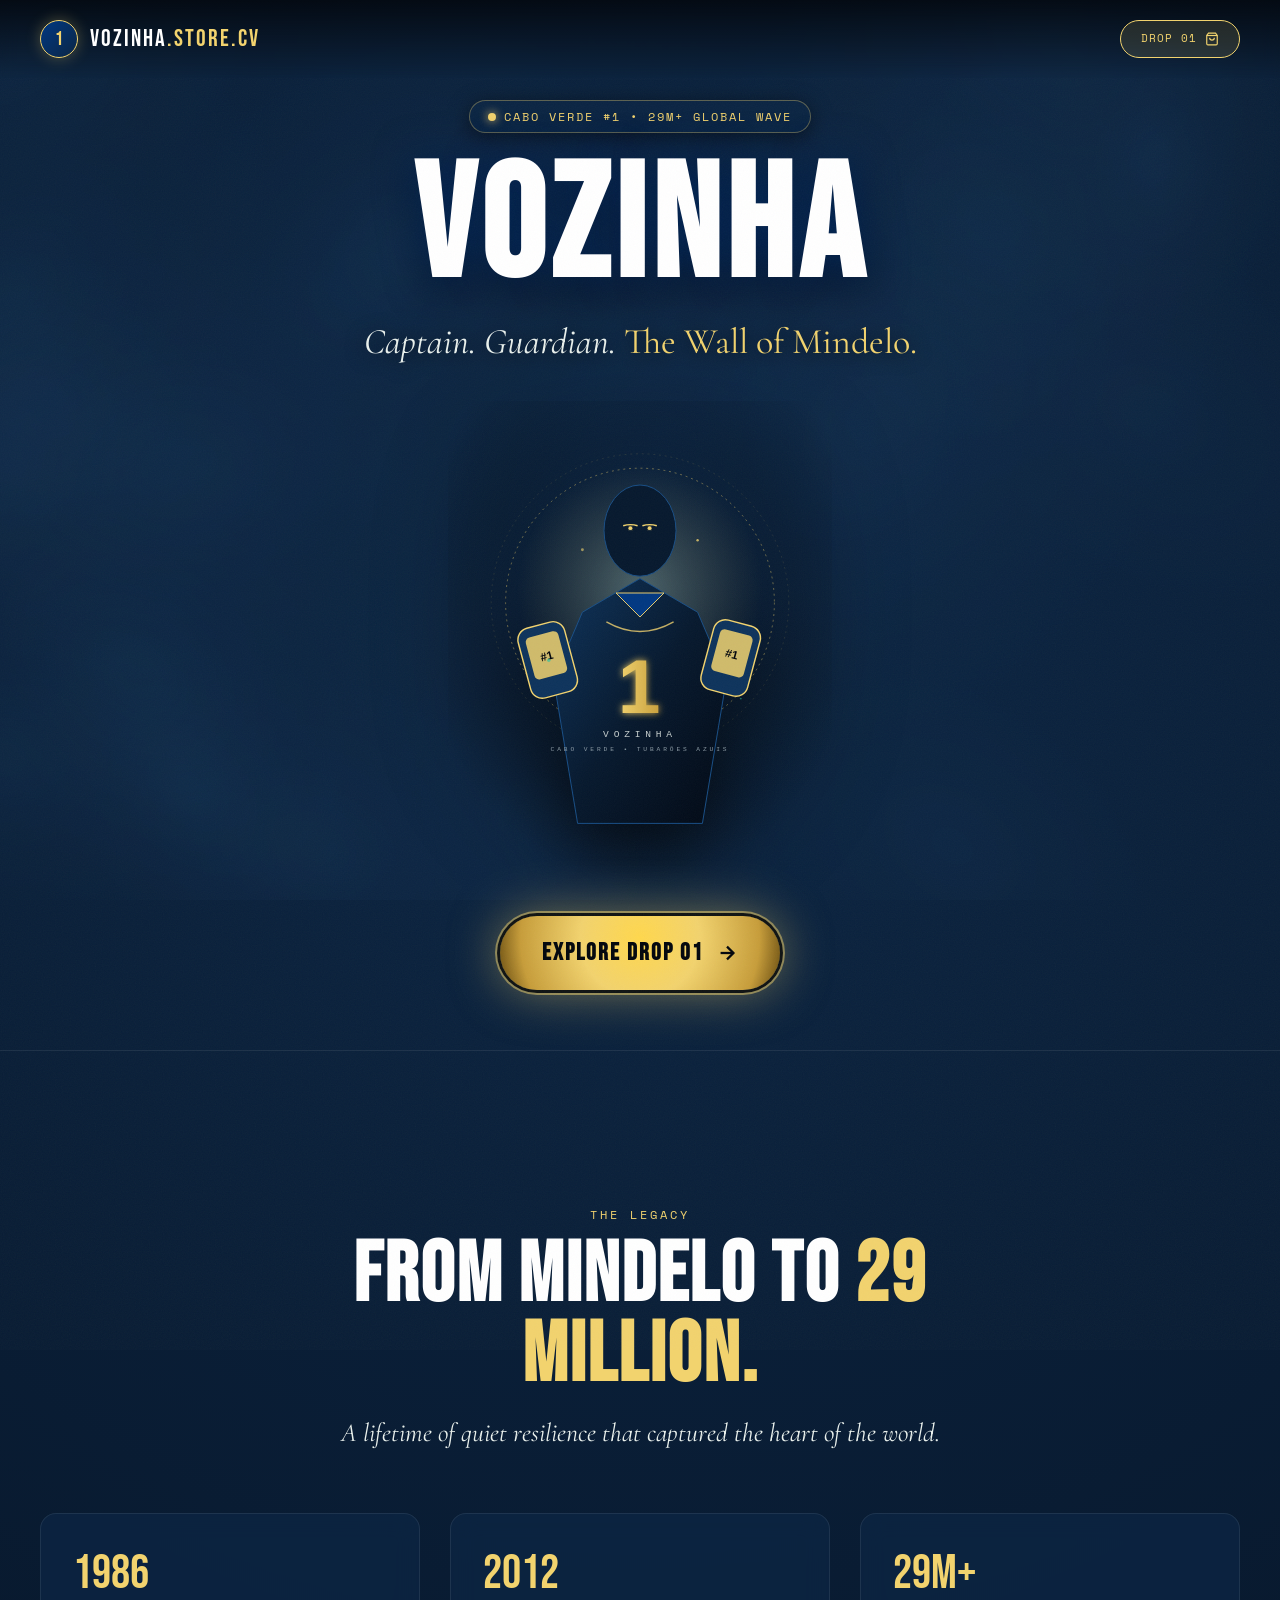
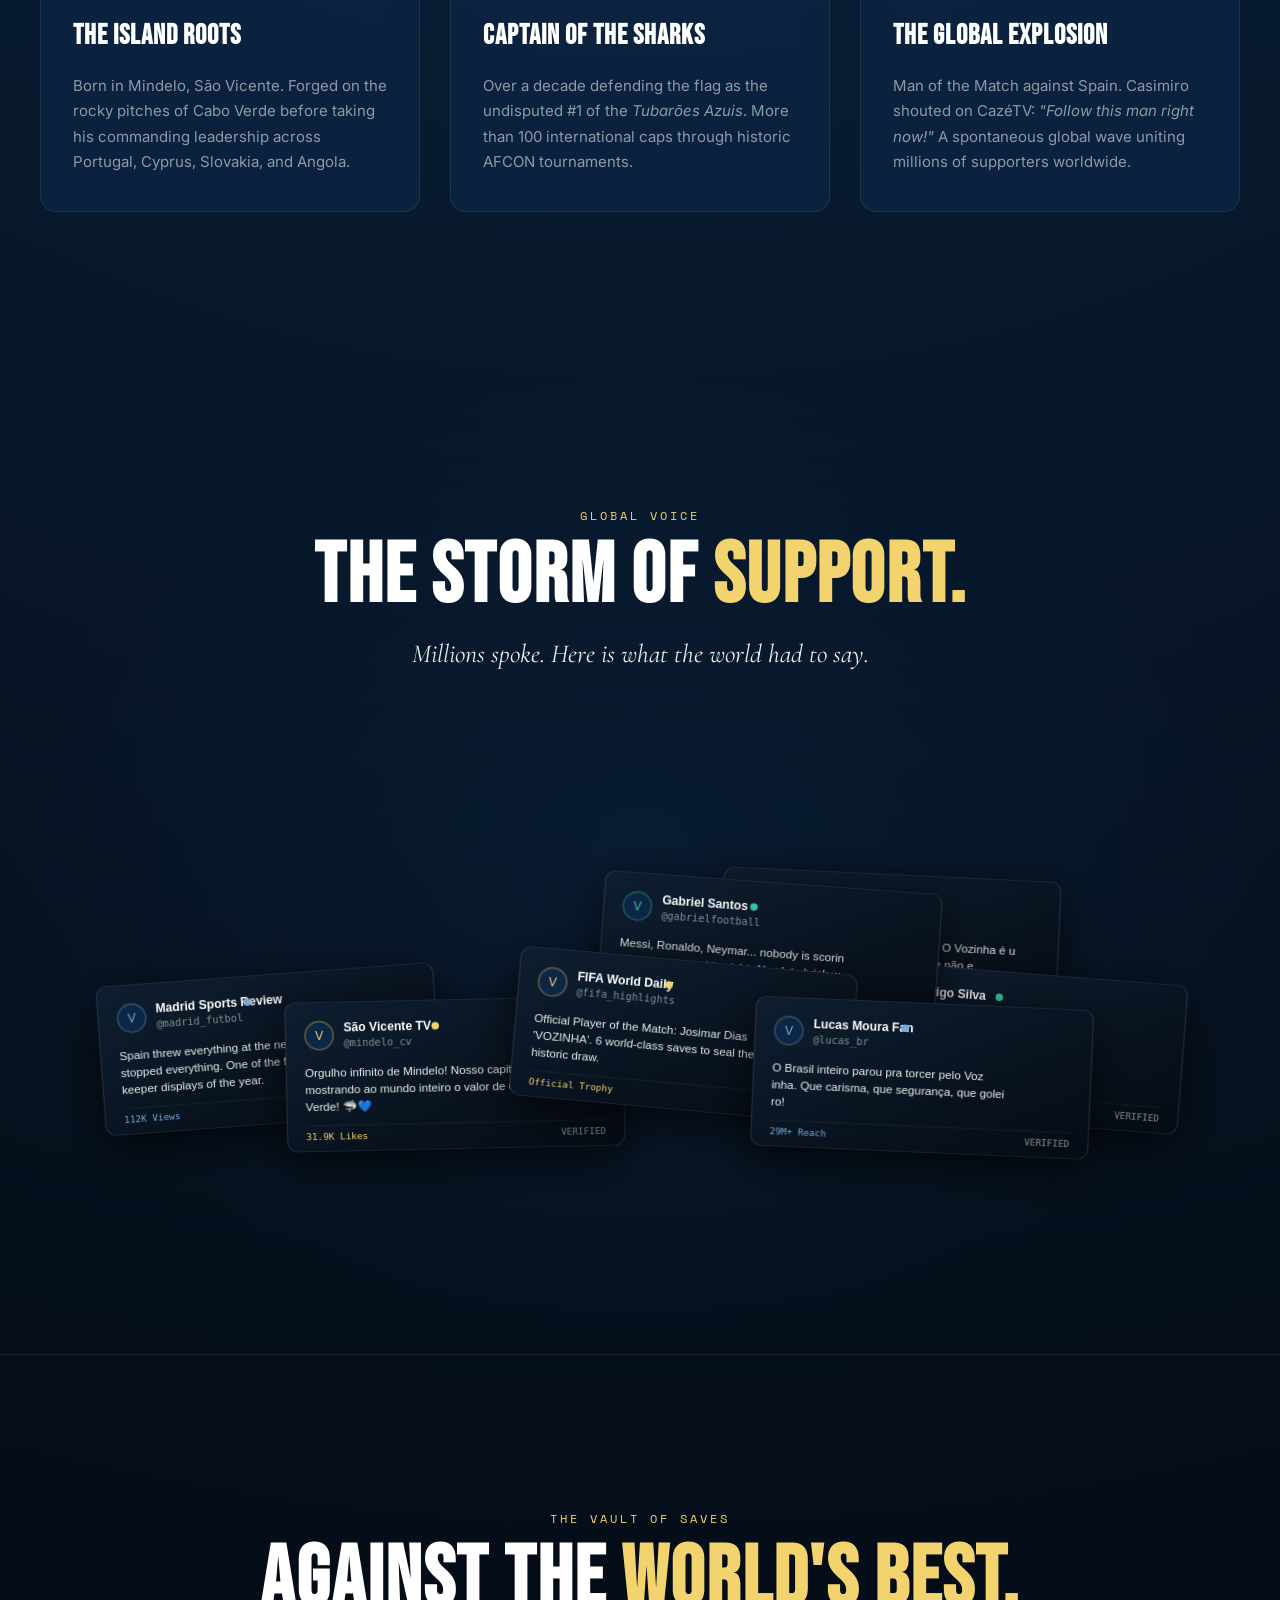
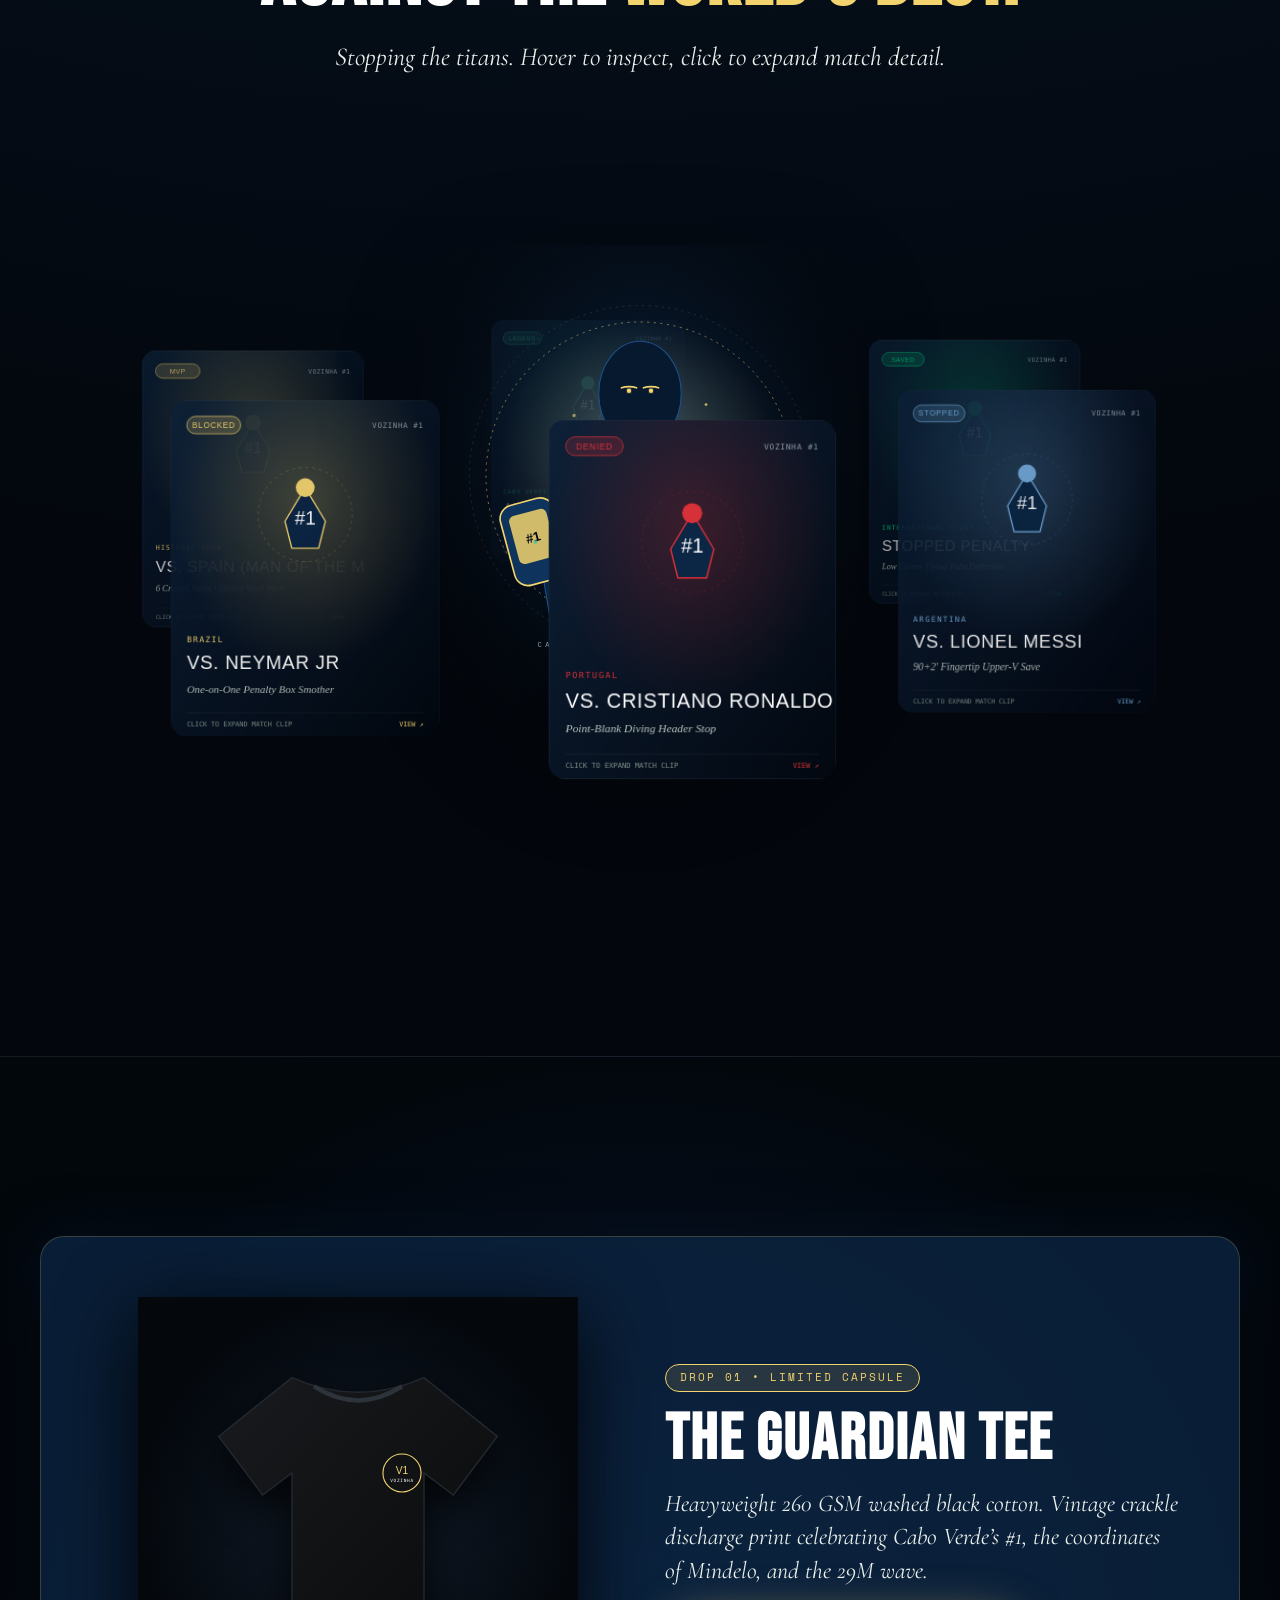
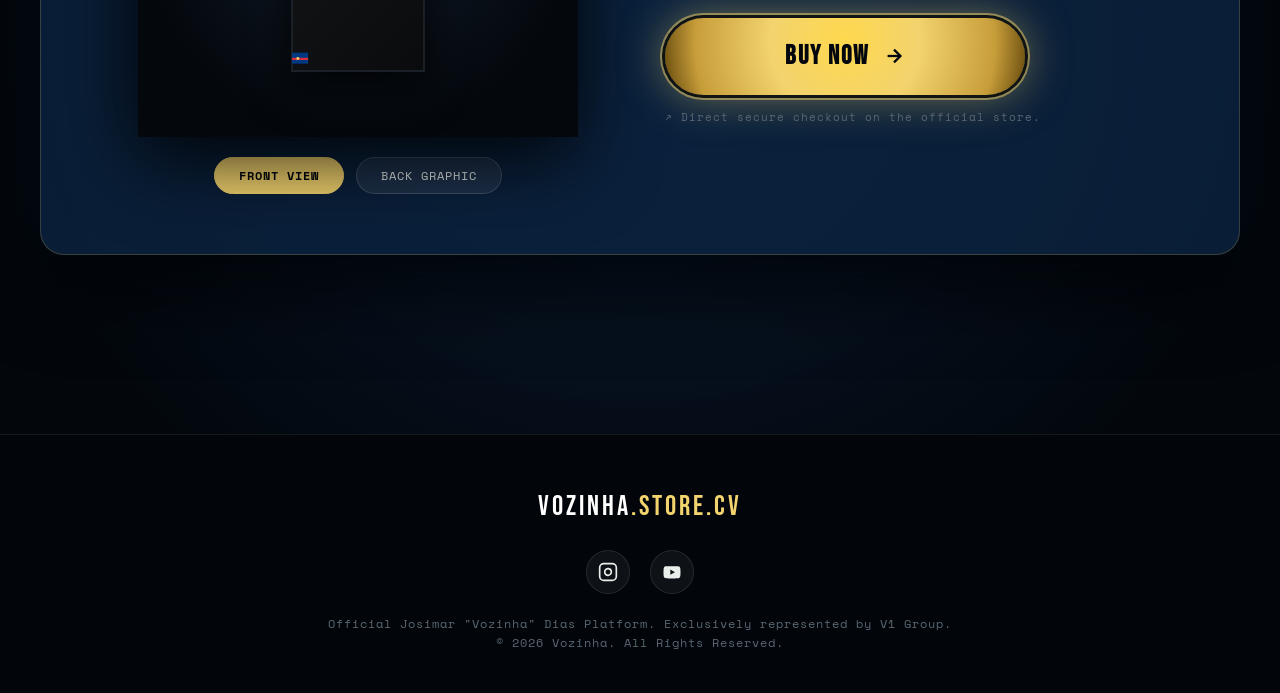
==== index.html @ 71ee2e36 "Implement Vozinha pure-frontend platform: 6-section layout, 3D saves orbit, comments storm, and Drop" ====
<!DOCTYPE html>
<html lang="en">
<head>
  <meta charset="UTF-8">
  <meta name="viewport" content="width=device-width, initial-scale=1.0, viewport-fit=cover">
  <title>VOZINHA 01 — Official Platform & Merch Drop | vozinha.store.cv</title>
  <meta name="description" content="Official platform and exclusive apparel drop of Josimar 'Vozinha' Dias. Legendary goalkeeper & captain of Cabo Verde.">
  <meta name="keywords" content="Vozinha, Josimar Dias, Cabo Verde, Tubarões Azuis, Goalkeeper, World Cup, Drop 01, vozinha.store.cv">
  
  <!-- OpenGraph / Social -->
  <meta property="og:title" content="VOZINHA 01 — Official Platform & Merch Drop">
  <meta property="og:description" content="The Wall of Cabo Verde. Captain. Legend. Explore the iconic saves and Drop 01 Guardian Tee.">
  <meta property="og:type" content="website">
  <meta property="og:url" content="https://vozinha.store.cv">
  <meta property="og:image" content="assets/images/vozinha-hero.svg">
  <meta name="twitter:card" content="summary_large_image">

  <!-- Favicon -->
  <link rel="icon" type="image/svg+xml" href="assets/images/tee-front.svg">

  <!-- Preconnect to Fonts -->
  <link rel="preconnect" href="https://fonts.googleapis.com">
  <link rel="preconnect" href="https://fonts.gstatic.com" crossorigin>

  <!-- Stylesheet -->
  <link rel="stylesheet" href="styles/main.css">
</head>
<body>

  <!-- Ambient Multi-Layer Atmosphere -->
  <canvas id="smokeCanvas" class="smoke-canvas" aria-hidden="true"></canvas>
  <div class="film-grain" aria-hidden="true"></div>

  <!-- Top Minimalist Header -->
  <header class="site-header">
    <div class="wrap nav-container">
      <a href="#top" class="brand-link" aria-label="Vozinha Official Home">
        <span class="brand-badge">1</span>
        <span class="brand-text">VOZINHA<span>.STORE.CV</span></span>
      </a>
      <div class="nav-action">
        <a href="#drop" class="btn-quick-shop">
          <span>Drop 01</span>
          <svg viewBox="0 0 24 24" width="14" height="14" fill="none" stroke="currentColor" stroke-width="2"><path d="M6 2 3 6v14a2 2 0 0 0 2 2h14a2 2 0 0 0 2-2V6l-3-4Z"/><path d="M3 6h18"/><path d="M16 10a4 4 0 0 1-8 0"/></svg>
        </a>
      </div>
    </div>
  </header>

  <main id="top">

    <!-- ===================================================================
         SECTION 1: HERO ("The Presence")
         =================================================================== -->
    <section class="hero-section" id="hero">
      <div class="wrap hero-content">
        <div class="status-pill">
          <span class="pulse-dot"></span>
          <span>CABO VERDE #1 • 29M+ GLOBAL WAVE</span>
        </div>

        <h1 class="hero-title">VOZINHA</h1>
        <p class="hero-subtitle">Captain. Guardian. <em>The Wall of Mindelo.</em></p>

        <!-- LCP Image with fetchpriority="high" per Modern Web Guidance -->
        <div class="hero-visual">
          <img src="assets/images/vozinha-hero.svg" 
               alt="Vozinha — Goalkeeper of Cabo Verde" 
               fetchpriority="high" 
               width="520" 
               height="480">
        </div>

        <a href="#drop" class="btn-amulet" aria-label="Explore Drop 01 T-Shirt">
          <span class="sonar-ring"></span>
          <span class="sonar-ring r2"></span>
          <span>EXPLORE DROP 01</span>
          <svg viewBox="0 0 24 24" width="22" height="22" fill="none" stroke="currentColor" stroke-width="2.5"><path d="M5 12h14"/><path d="m12 5 7 7-7 7"/></svg>
        </a>
      </div>
    </section>

    <!-- ===================================================================
         SECTION 2: THE STORY ("Mindelo to 29 Million")
         =================================================================== -->
    <section class="story-section" id="story">
      <div class="wrap">
        <div class="section-head">
          <span class="section-tag">THE LEGACY</span>
          <h2 class="section-title">FROM MINDELO TO <em>29 MILLION.</em></h2>
          <p class="section-lead">A lifetime of quiet resilience that captured the heart of the world.</p>
        </div>

        <div class="story-grid">
          <div class="story-card">
            <div class="card-num">1986</div>
            <h3>The Island Roots</h3>
            <p>Born in Mindelo, São Vicente. Forged on the rocky pitches of Cabo Verde before taking his commanding leadership across Portugal, Cyprus, Slovakia, and Angola.</p>
          </div>

          <div class="story-card">
            <div class="card-num">2012</div>
            <h3>Captain of the Sharks</h3>
            <p>Over a decade defending the flag as the undisputed #1 of the <em>Tubarões Azuis</em>. More than 100 international caps through historic AFCON tournaments.</p>
          </div>

          <div class="story-card">
            <div class="card-num">29M+</div>
            <h3>The Global Explosion</h3>
            <p>Man of the Match against Spain. Casimiro shouted on CazéTV: <em>"Follow this man right now!"</em> A spontaneous global wave uniting millions of supporters worldwide.</p>
          </div>
        </div>
      </div>
    </section>

    <!-- ===================================================================
         SECTION 3: THE COMMENTS STORM (Drifting Social Proof)
         =================================================================== -->
    <section class="storm-section" id="community">
      <div class="wrap">
        <div class="section-head">
          <span class="section-tag">GLOBAL VOICE</span>
          <h2 class="section-title">THE STORM OF <em>SUPPORT.</em></h2>
          <p class="section-lead">Millions spoke. Here is what the world had to say.</p>
        </div>
      </div>

      <div class="storm-field" id="stormField" aria-label="Drifting fan comments">
        <!-- Javascript dynamically spawns comment leaves here -->
      </div>
    </section>

    <!-- ===================================================================
         SECTION 4: THE VAULT (Vozinha & The 3D Saves Orbit)
         =================================================================== -->
    <section class="vault-section" id="vault">
      <div class="wrap">
        <div class="section-head">
          <span class="section-tag">THE VAULT OF SAVES</span>
          <h2 class="section-title">AGAINST THE <em>WORLD'S BEST.</em></h2>
          <p class="section-lead">Stopping the titans. Hover to inspect, click to expand match detail.</p>
        </div>

        <div class="vault-stage" id="vaultStage">
          <!-- Centerpiece Goalkeeper Presence -->
          <div class="vault-center">
            <img src="assets/images/vozinha-hero.svg" alt="Vozinha in Stance" loading="lazy" width="440" height="600">
          </div>

          <!-- 3D Orbiting Highlight Cards (Revolving in 3D around him) -->
          <div class="orbit-track" id="orbitTrack">
            <div class="orbit-card" data-src="assets/images/save-messi.svg" data-title="Save vs. Lionel Messi" data-desc="90+2' Upper-corner fingertip deflection stopping the Argentine legend.">
              <img src="assets/images/save-messi.svg" alt="Save vs Messi" loading="lazy" width="240" height="300">
            </div>
            <div class="orbit-card" data-src="assets/images/save-ronaldo.svg" data-title="Save vs. Cristiano Ronaldo" data-desc="Point-blank diving reflex save denying Portugal's talisman.">
              <img src="assets/images/save-ronaldo.svg" alt="Save vs Ronaldo" loading="lazy" width="240" height="300">
            </div>
            <div class="orbit-card" data-src="assets/images/save-neymar.svg" data-title="Save vs. Neymar Jr." data-desc="One-on-one penalty box smother in international showdown.">
              <img src="assets/images/save-neymar.svg" alt="Save vs Neymar" loading="lazy" width="240" height="300">
            </div>
            <div class="orbit-card" data-src="assets/images/save-spain.svg" data-title="Man of the Match vs. Spain" data-desc="6 decisive saves securing Cabo Verde's historic draw on the world stage.">
              <img src="assets/images/save-spain.svg" alt="MVP vs Spain" loading="lazy" width="240" height="300">
            </div>
            <div class="orbit-card" data-src="assets/images/save-afcon.svg" data-title="AFCON Quarter-Final Stop" data-desc="Clean sheet heroics carrying the Blue Sharks into African football history.">
              <img src="assets/images/save-afcon.svg" alt="AFCON Miracle Save" loading="lazy" width="240" height="300">
            </div>
            <div class="orbit-card" data-src="assets/images/save-penalty.svg" data-title="The Penalty Block" data-desc="Flying low corner palm stop preserving the clean sheet.">
              <img src="assets/images/save-penalty.svg" alt="Penalty Stop" loading="lazy" width="240" height="300">
            </div>
          </div>
        </div>
      </div>
    </section>

    <!-- ===================================================================
         SECTION 5: THE DROP (The Guardian T-Shirt Showcase)
         =================================================================== -->
    <section class="drop-section" id="drop">
      <div class="wrap">
        <div class="drop-card">
          <!-- T-Shirt Interactive Stage -->
          <div class="tee-stage">
            <div class="tee-view-wrap">
              <img id="teeFront" src="assets/images/tee-front.svg" alt="The Guardian Tee Front" width="440" height="440" loading="lazy">
              <img id="teeBack" class="hidden" src="assets/images/tee-back.svg" alt="The Guardian Tee Back" width="440" height="440" loading="lazy">
            </div>
            <div class="tee-controls">
              <button type="button" class="tee-btn active" id="btnTeeFront">Front View</button>
              <button type="button" class="tee-btn" id="btnTeeBack">Back Graphic</button>
            </div>
          </div>

          <!-- Product Details & Direct E-Commerce CTA -->
          <div class="drop-info">
            <span class="drop-badge">DROP 01 • LIMITED CAPSULE</span>
            <h2 class="drop-title">THE GUARDIAN TEE</h2>
            <p class="drop-desc">
              Heavyweight 260 GSM washed black cotton. Vintage crackle discharge print celebrating Cabo Verde’s #1, the coordinates of Mindelo, and the 29M wave.
            </p>

            <!-- Direct Buy Now Button redirecting to store -->
            <a href="https://vozinhaofficial.com/en" target="_blank" rel="noopener" class="btn-buy-now">
              <span>BUY NOW</span>
              <svg viewBox="0 0 24 24" fill="none" stroke="currentColor" stroke-width="2.5"><path d="M5 12h14"/><path d="m12 5 7 7-7 7"/></svg>
            </a>
            <p class="redirect-notice">↗ Direct secure checkout on the official store.</p>
          </div>
        </div>
      </div>
    </section>

  </main>

  <!-- ===================================================================
       SECTION 6: MINIMALIST FOOTER
       =================================================================== -->
  <footer class="site-footer">
    <div class="wrap footer-content">
      <div class="footer-brand">VOZINHA<span>.STORE.CV</span></div>

      <div class="footer-socials">
        <a href="https://www.instagram.com/vozinha_oficial/" target="_blank" rel="noopener" class="social-link" aria-label="Vozinha Instagram">
          <svg viewBox="0 0 24 24" fill="none" stroke="currentColor" stroke-width="2"><rect width="20" height="20" x="2" y="2" rx="5" ry="5"/><path d="M16 11.37A4 4 0 1 1 12.63 8 4 4 0 0 1 16 11.37z"/><line x1="17.5" x2="17.51" y1="6.5" y2="6.5"/></svg>
        </a>
        <a href="https://www.youtube.com/@cazetv" target="_blank" rel="noopener" class="social-link" aria-label="CazéTV Moments">
          <svg viewBox="0 0 24 24" fill="currentColor"><path d="M22 8.2s-.2-1.5-.8-2.1c-.8-.8-1.6-.8-2-.9C16.4 5 12 5 12 5s-4.4 0-7.2.2c-.4 0-1.3.1-2 .9C2.2 6.7 2 8.2 2 8.2S1.8 9.9 1.8 11.6v1.6c0 1.7.2 3.4.2 3.4s.2 1.5.8 2.1c.8.8 1.8.8 2.2.9 1.6.2 7 .2 7 .2s4.4 0 7.2-.2c.4 0 1.3-.1 2-.9.6-.6.8-2.1.8-2.1s.2-1.7.2-3.4v-1.6C22.2 9.9 22 8.2 22 8.2zM10 15.3V9l5.5 3.2L10 15.3z"/></svg>
        </a>
      </div>

      <p class="footer-credit">
        Official Josimar "Vozinha" Dias Platform. Exclusively represented by V1 Group.<br>
        © 2026 Vozinha. All Rights Reserved.
      </p>
    </div>
  </footer>

  <!-- ===================================================================
       MODERN LIGHT-DISMISS DIALOG (Modern Web Guidance Compliant)
       =================================================================== -->
  <dialog id="previewModal" class="preview-dialog" closedby="any" aria-labelledby="dialogTitle">
    <div class="dialog-inner">
      <div class="dialog-img-wrap">
        <img id="dialogImg" src="" alt="Moment Preview">
      </div>
      <h3 id="dialogTitle" class="dialog-title">Moment</h3>
      <p id="dialogDesc" class="dialog-desc"></p>
      <button type="button" class="dialog-close-btn" id="dialogClose">Close</button>
    </div>
  </dialog>

  <!-- Main JavaScript Controller -->
  <script src="js/main.js"></script>
</body>
</html>
---- styles/main.css ----
/* =====================================================================
   VOZINHA.STORE.CV — "The Wall of Cabo Verde"
   Pure Frontend Experiential Showcase & Merch Drop Landing Page
   ===================================================================== */

@import url('https://fonts.googleapis.com/css2?family=Bebas+Neue&family=Cormorant+Garamond:ital,wght@0,400;0,600;1,400;1,600&family=Inter:wght@400;500;600;700&family=Space+Mono:wght@400;700&display=swap');

:root {
  /* Surfaces & Canvas */
  --bg-deep:           #03070d;                  /* Stadium midnight black */
  --bg-navy:           #0c2645;                  /* Cape Verde Atlantic navy */
  --bg-card:           rgba(12, 38, 69, 0.75);   /* Translucent dark ocean card */
  --bg-card-hover:     rgba(18, 52, 92, 0.9);
  --line-border:       rgba(242, 211, 110, 0.2); /* Subtle gold star divider */
  --line-dim:          rgba(255, 255, 255, 0.08);

  /* Inks (Typography) */
  --ink-primary:       #ffffff;                  /* Pure stadium white */
  --ink-secondary:     #e9f0ec;                  /* Soft bone body text */
  --ink-muted:         #8c9ba5;                  /* Slate captions */
  --ink-dim:           #596773;                  /* Subtle tags */

  /* Cape Verde National Accents */
  --cv-gold:           #f2d36e;                  /* Golden stars accent & buttons */
  --cv-gold-glow:      rgba(242, 211, 110, 0.45);
  --cv-blue:           #003882;                  /* National flag blue */
  --cv-red:            #d63138;                  /* National flag red stripe */
  --cv-teal:           #35c39f;                  /* Neon stadium highlight */

  /* Typography Families */
  --font-athletic:     'Bebas Neue', 'Impact', sans-serif;
  --font-narrative:    'Cormorant Garamond', Georgia, serif;
  --font-sans:         'Inter', system-ui, -apple-system, sans-serif;
  --font-spec:         'Space Mono', 'Courier New', monospace;

  /* Easing */
  --ease-out:          cubic-bezier(0.16, 1, 0.3, 1);
  --ease-elastic:      cubic-bezier(0.34, 1.56, 0.64, 1);
}

/* ---------- Reset & Base ---------- */
*, *::before, *::after {
  box-sizing: border-box;
  margin: 0;
  padding: 0;
}

html {
  scroll-behavior: smooth;
  background-color: var(--bg-deep);
  color: var(--ink-secondary);
  font-family: var(--font-sans);
  font-size: 16px;
  line-height: 1.6;
  -webkit-font-smoothing: antialiased;
  overflow-x: hidden;
}

body {
  position: relative;
  background: radial-gradient(circle at 50% 10%, #0c2645 0%, #03070d 65%);
  min-height: 100vh;
  overflow-x: hidden;
}

img, svg {
  display: block;
  max-width: 100%;
}

a {
  color: inherit;
  text-decoration: none;
}

button {
  font: inherit;
  cursor: pointer;
  border: none;
  background: none;
}

/* ---------- Layout Containers ---------- */
.wrap {
  width: min(1200px, calc(100% - 40px));
  margin-inline: auto;
  position: relative;
  z-index: 2;
}

.bleed {
  width: 100vw;
  margin-left: calc(50% - 50vw);
  position: relative;
}

/* ---------- Multi-Layer Atmosphere Canvas ---------- */
.smoke-canvas {
  position: fixed;
  inset: 0;
  width: 100%;
  height: 100%;
  z-index: 1;
  pointer-events: none;
  mix-blend-mode: screen;
  opacity: 0.65;
}

.film-grain {
  position: fixed;
  inset: -50%;
  width: 200%;
  height: 200%;
  z-index: 9;
  pointer-events: none;
  opacity: 0.04;
  background-image: url("data:image/svg+xml;utf8,<svg xmlns='http://www.w3.org/2000/svg' width='160' height='160'><filter id='n'><feTurbulence type='fractalNoise' baseFrequency='0.85' numOctaves='2' stitchTiles='stitch'/></filter><rect width='100%' height='100%' filter='url(%23n)' opacity='0.9'/></svg>");
  animation: grain 1.2s steps(6) infinite;
}

@keyframes grain {
  0% { transform: translate(0, 0); }
  20% { transform: translate(-3%, 2%); }
  40% { transform: translate(2%, -4%); }
  60% { transform: translate(-1%, 3%); }
  80% { transform: translate(3%, 1%); }
  100% { transform: translate(0, 0); }
}

/* ---------- Top Minimal Navigation ---------- */
.site-header {
  position: fixed;
  top: 0;
  left: 0;
  right: 0;
  z-index: 30;
  padding: 20px 0;
  background: linear-gradient(180deg, rgba(3, 7, 13, 0.85) 0%, rgba(3, 7, 13, 0) 100%);
  backdrop-filter: blur(8px);
  -webkit-backdrop-filter: blur(8px);
}

.nav-container {
  display: flex;
  align-items: center;
  justify-content: space-between;
}

.brand-link {
  display: flex;
  align-items: center;
  gap: 12px;
}

.brand-badge {
  display: inline-flex;
  align-items: center;
  justify-content: center;
  width: 38px;
  height: 38px;
  border-radius: 50%;
  background: linear-gradient(135deg, #003882, #0c2645);
  border: 1.5px solid var(--cv-gold);
  color: var(--cv-gold);
  font-family: var(--font-athletic);
  font-size: 20px;
  box-shadow: 0 0 15px rgba(242, 211, 110, 0.3);
}

.brand-text {
  font-family: var(--font-athletic);
  font-size: 24px;
  letter-spacing: 2px;
  color: #fff;
}

.brand-text span {
  color: var(--cv-gold);
}

.nav-action .btn-quick-shop {
  display: inline-flex;
  align-items: center;
  gap: 8px;
  padding: 9px 20px;
  border-radius: 999px;
  background: rgba(242, 211, 110, 0.12);
  border: 1px solid var(--cv-gold);
  color: var(--cv-gold);
  font-family: var(--font-spec);
  font-size: 11px;
  text-transform: uppercase;
  letter-spacing: 1px;
  transition: all 0.25s var(--ease-out);
}

.nav-action .btn-quick-shop:hover {
  background: var(--cv-gold);
  color: #03070d;
  box-shadow: 0 0 25px var(--cv-gold-glow);
  transform: translateY(-1px);
}

/* =====================================================================
   SECTION 1: HERO ("The Presence")
   ===================================================================== */
.hero-section {
  position: relative;
  min-height: 100vh;
  display: flex;
  align-items: center;
  justify-content: center;
  padding-top: 100px;
  padding-bottom: 60px;
  text-align: center;
}

.hero-content {
  display: flex;
  flex-direction: column;
  align-items: center;
  max-width: 900px;
}

.status-pill {
  display: inline-flex;
  align-items: center;
  gap: 8px;
  padding: 6px 18px;
  border-radius: 999px;
  background: rgba(12, 38, 69, 0.8);
  border: 1px solid rgba(242, 211, 110, 0.35);
  font-family: var(--font-spec);
  font-size: 12px;
  letter-spacing: 2px;
  color: var(--cv-gold);
  margin-bottom: 24px;
  box-shadow: 0 4px 20px rgba(0, 0, 0, 0.5);
}

.pulse-dot {
  width: 8px;
  height: 8px;
  border-radius: 50%;
  background: var(--cv-gold);
  box-shadow: 0 0 10px var(--cv-gold);
  animation: pulse 1.6s infinite;
}

@keyframes pulse {
  0%, 100% { opacity: 0.4; transform: scale(0.9); }
  50% { opacity: 1; transform: scale(1.15); }
}

.hero-title {
  font-family: var(--font-athletic);
  font-size: clamp(68px, 14vw, 160px);
  font-weight: 900;
  line-height: 0.9;
  letter-spacing: 6px;
  color: #fff;
  text-transform: uppercase;
  text-shadow: 0 0 40px rgba(0, 56, 130, 0.7), 0 8px 40px rgba(0, 0, 0, 0.9);
  margin-bottom: 12px;
}

.hero-subtitle {
  font-family: var(--font-narrative);
  font-size: clamp(20px, 3.2vw, 36px);
  font-style: italic;
  color: var(--ink-secondary);
  text-shadow: 0 2px 20px rgba(0, 0, 0, 0.9);
  margin-bottom: 30px;
  text-wrap: balance;
}

.hero-subtitle em {
  font-style: normal;
  color: var(--cv-gold);
}

/* Hero Centerpiece Visual */
.hero-visual {
  position: relative;
  width: min(520px, 90vw);
  height: 480px;
  margin-inline: auto;
  margin-bottom: 35px;
}

.hero-visual img {
  width: 100%;
  height: 100%;
  object-fit: contain;
  filter: drop-shadow(0 20px 40px rgba(0, 0, 0, 0.9));
  animation: subtleFloat 6s ease-in-out infinite alternate;
}

@keyframes subtleFloat {
  from { transform: translateY(0); }
  to { transform: translateY(-12px); }
}

/* Primary Amulet Button */
.btn-amulet {
  position: relative;
  display: inline-flex;
  align-items: center;
  justify-content: center;
  gap: 12px;
  padding: 18px 42px;
  border-radius: 999px;
  background: radial-gradient(circle at 50% 30%, #ffd84d 0%, #f2d36e 40%, #c79d3a 80%, #61460c 100%);
  color: #03070d;
  font-family: var(--font-athletic);
  font-size: 24px;
  letter-spacing: 2px;
  text-transform: uppercase;
  font-weight: bold;
  box-shadow: 0 0 0 3px rgba(3, 7, 13, 0.9), 0 0 0 5px rgba(242, 211, 110, 0.5), 0 0 50px rgba(242, 211, 110, 0.5);
  transition: all 0.3s var(--ease-out);
}

.btn-amulet:hover {
  transform: scale(1.05);
  box-shadow: 0 0 0 3px rgba(3, 7, 13, 0.9), 0 0 0 6px var(--cv-gold), 0 0 80px rgba(242, 211, 110, 0.8);
}

.btn-amulet .sonar-ring {
  position: absolute;
  inset: -12px;
  border-radius: 999px;
  border: 1.5px solid var(--cv-gold);
  opacity: 0;
  animation: sonar 2.4s ease-out infinite;
  pointer-events: none;
}

.btn-amulet .sonar-ring.r2 {
  animation-delay: 1.2s;
}

@keyframes sonar {
  0% { transform: scale(0.95); opacity: 0.8; }
  100% { transform: scale(1.25); opacity: 0; }
}

/* =====================================================================
   SECTION 2: THE STORY ("Mindelo to 29 Million")
   ===================================================================== */
.story-section {
  padding: clamp(80px, 12vw, 160px) 0;
  position: relative;
  border-top: 1px solid var(--line-dim);
}

.section-head {
  text-align: center;
  max-width: 800px;
  margin-inline: auto;
  margin-bottom: 60px;
}

.section-tag {
  font-family: var(--font-spec);
  font-size: 12px;
  letter-spacing: 3px;
  text-transform: uppercase;
  color: var(--cv-gold);
  margin-bottom: 12px;
  display: block;
}

.section-title {
  font-family: var(--font-athletic);
  font-size: clamp(42px, 7vw, 84px);
  line-height: 0.95;
  color: #fff;
  letter-spacing: 2px;
  margin-bottom: 16px;
}

.section-title em {
  font-style: normal;
  color: var(--cv-gold);
}

.section-lead {
  font-family: var(--font-narrative);
  font-size: clamp(18px, 2.2vw, 26px);
  font-style: italic;
  color: var(--ink-secondary);
}

.story-grid {
  display: grid;
  grid-template-columns: repeat(auto-fit, minmax(320px, 1fr));
  gap: 30px;
}

.story-card {
  background: var(--bg-card);
  border: 1px solid rgba(255, 255, 255, 0.08);
  border-radius: 16px;
  padding: 36px 32px;
  backdrop-filter: blur(12px);
  -webkit-backdrop-filter: blur(12px);
  transition: transform 0.3s var(--ease-out), border-color 0.3s var(--ease-out);
}

.story-card:hover {
  transform: translateY(-6px);
  border-color: var(--cv-gold);
}

.card-num {
  font-family: var(--font-athletic);
  font-size: 48px;
  color: var(--cv-gold);
  line-height: 1;
  margin-bottom: 16px;
}

.story-card h3 {
  font-family: var(--font-athletic);
  font-size: 28px;
  letter-spacing: 1px;
  color: #fff;
  margin-bottom: 14px;
}

.story-card p {
  color: var(--ink-muted);
  font-size: 15px;
  line-height: 1.7;
}

/* =====================================================================
   SECTION 3: THE COMMENTS STORM (Drifting Social Proof)
   ===================================================================== */
.storm-section {
  padding: clamp(80px, 12vw, 140px) 0;
  position: relative;
  overflow: hidden;
  background: radial-gradient(ellipse at 50% 50%, rgba(12, 38, 69, 0.4) 0%, transparent 70%);
}

.storm-field {
  position: relative;
  height: 480px;
  width: 100%;
  overflow: hidden;
  cursor: grab;
}

.comment-card {
  position: absolute;
  width: 340px;
  height: 150px;
  border-radius: 12px;
  cursor: pointer;
  will-change: transform;
  filter: drop-shadow(0 12px 24px rgba(0, 0, 0, 0.7));
  transition: filter 0.3s, transform 0.2s var(--ease-out);
  user-select: none;
}

.comment-card.held {
  z-index: 50 !important;
  filter: drop-shadow(0 20px 40px rgba(0, 0, 0, 0.95)) drop-shadow(0 0 20px rgba(242, 211, 110, 0.4));
}

.comment-card img {
  width: 100%;
  height: 100%;
  border-radius: 12px;
  pointer-events: none;
}

/* =====================================================================
   SECTION 4: THE VAULT (Vozinha & The 3D Saves Orbit)
   ===================================================================== */
.vault-section {
  padding: clamp(80px, 12vw, 160px) 0;
  position: relative;
  border-top: 1px solid var(--line-dim);
}

.vault-stage {
  position: relative;
  width: 100%;
  height: clamp(620px, 85vh, 850px);
  margin-top: 40px;
  display: flex;
  align-items: center;
  justify-content: center;
}

/* Centerpiece Goalkeeper */
.vault-center {
  position: relative;
  z-index: 10;
  width: min(440px, 85vw);
  height: 100%;
  display: flex;
  align-items: center;
  justify-content: center;
  pointer-events: none;
}

.vault-center img {
  max-height: 85%;
  object-fit: contain;
  filter: drop-shadow(0 15px 45px rgba(0, 0, 0, 0.9));
}

/* 3D Orbit Track */
.orbit-track {
  position: absolute;
  inset: 0;
  pointer-events: none;
}

.orbit-card {
  position: absolute;
  top: 50%;
  left: 50%;
  width: clamp(180px, 20vw, 240px);
  aspect-ratio: 4 / 5;
  border-radius: 14px;
  cursor: pointer;
  pointer-events: auto;
  will-change: transform, z-index;
  transition: filter 0.3s, outline 0.2s;
}

.orbit-card:hover {
  filter: drop-shadow(0 0 25px var(--cv-gold));
  outline: 2px solid var(--cv-gold);
}

.orbit-card img {
  width: 100%;
  height: 100%;
  border-radius: 14px;
}

/* =====================================================================
   SECTION 5: THE DROP (The Guardian T-Shirt Showcase)
   ===================================================================== */
.drop-section {
  padding: clamp(90px, 14vw, 180px) 0;
  position: relative;
  background: radial-gradient(ellipse at 50% 60%, rgba(12, 38, 69, 0.6) 0%, rgba(3, 7, 13, 0.9) 70%);
  border-top: 1px solid var(--line-dim);
}

.drop-card {
  display: grid;
  grid-template-columns: 1fr 1fr;
  gap: 50px;
  align-items: center;
  background: var(--bg-card);
  border: 1px solid var(--line-border);
  border-radius: 24px;
  padding: clamp(30px, 5vw, 60px);
  box-shadow: 0 30px 80px rgba(0, 0, 0, 0.8), 0 0 60px rgba(12, 38, 69, 0.4);
}

.tee-stage {
  position: relative;
  display: flex;
  flex-direction: column;
  align-items: center;
}

.tee-view-wrap {
  width: 100%;
  max-width: 440px;
  aspect-ratio: 1;
  display: flex;
  align-items: center;
  justify-content: center;
  position: relative;
}

.tee-view-wrap img {
  width: 100%;
  height: 100%;
  object-fit: contain;
  filter: drop-shadow(0 20px 40px rgba(0, 0, 0, 0.9));
  transition: opacity 0.35s ease, transform 0.35s ease;
}

.tee-view-wrap img.hidden {
  position: absolute;
  opacity: 0;
  pointer-events: none;
  transform: scale(0.96);
}

/* Front / Back Switcher Buttons */
.tee-controls {
  display: flex;
  gap: 12px;
  margin-top: 20px;
}

.tee-btn {
  padding: 8px 24px;
  border-radius: 999px;
  background: rgba(255, 255, 255, 0.08);
  border: 1px solid rgba(255, 255, 255, 0.15);
  color: var(--ink-secondary);
  font-family: var(--font-spec);
  font-size: 12px;
  letter-spacing: 1px;
  text-transform: uppercase;
  transition: all 0.25s var(--ease-out);
}

.tee-btn.active, .tee-btn:hover {
  background: var(--cv-gold);
  border-color: var(--cv-gold);
  color: #03070d;
  font-weight: bold;
}

/* Product Info */
.drop-info {
  display: flex;
  flex-direction: column;
  align-items: flex-start;
}

.drop-badge {
  display: inline-block;
  font-family: var(--font-spec);
  font-size: 11px;
  letter-spacing: 2px;
  text-transform: uppercase;
  color: var(--cv-gold);
  background: rgba(242, 211, 110, 0.12);
  border: 1px solid var(--cv-gold);
  padding: 4px 14px;
  border-radius: 999px;
  margin-bottom: 18px;
}

.drop-title {
  font-family: var(--font-athletic);
  font-size: clamp(38px, 5vw, 68px);
  color: #fff;
  line-height: 0.95;
  letter-spacing: 2px;
  margin-bottom: 16px;
}

.drop-desc {
  font-family: var(--font-narrative);
  font-size: clamp(18px, 2vw, 24px);
  font-style: italic;
  color: var(--ink-secondary);
  margin-bottom: 30px;
  line-height: 1.4;
}

/* The Core Call to Action */
.btn-buy-now {
  display: inline-flex;
  align-items: center;
  justify-content: center;
  gap: 14px;
  width: 100%;
  max-width: 360px;
  padding: 18px 36px;
  border-radius: 999px;
  background: radial-gradient(circle at 50% 30%, #ffd84d 0%, #f2d36e 40%, #c79d3a 80%, #61460c 100%);
  color: #03070d;
  font-family: var(--font-athletic);
  font-size: 26px;
  letter-spacing: 2px;
  text-transform: uppercase;
  font-weight: 900;
  box-shadow: 0 0 0 3px rgba(3, 7, 13, 0.9), 0 0 0 5px rgba(242, 211, 110, 0.5), 0 0 45px rgba(242, 211, 110, 0.5);
  transition: all 0.3s var(--ease-out);
}

.btn-buy-now:hover {
  transform: translateY(-3px) scale(1.03);
  box-shadow: 0 0 0 3px rgba(3, 7, 13, 0.9), 0 0 0 6px var(--cv-gold), 0 0 75px rgba(242, 211, 110, 0.85);
}

.btn-buy-now svg {
  width: 22px;
  height: 22px;
  transition: transform 0.25s var(--ease-out);
}

.btn-buy-now:hover svg {
  transform: translateX(4px);
}

.redirect-notice {
  font-family: var(--font-spec);
  font-size: 11px;
  color: var(--ink-dim);
  margin-top: 14px;
  letter-spacing: 1px;
}

/* =====================================================================
   SECTION 6: MINIMALIST FOOTER
   ===================================================================== */
.site-footer {
  padding: 50px 0 40px;
  border-top: 1px solid var(--line-dim);
  background: #020509;
  text-align: center;
}

.footer-content {
  display: flex;
  flex-direction: column;
  align-items: center;
  gap: 20px;
}

.footer-brand {
  font-family: var(--font-athletic);
  font-size: 28px;
  letter-spacing: 3px;
  color: #fff;
}

.footer-brand span {
  color: var(--cv-gold);
}

.footer-socials {
  display: flex;
  align-items: center;
  gap: 20px;
}

.social-link {
  display: inline-flex;
  align-items: center;
  justify-content: center;
  width: 44px;
  height: 44px;
  border-radius: 50%;
  background: rgba(255, 255, 255, 0.05);
  border: 1px solid rgba(255, 255, 255, 0.1);
  color: var(--ink-secondary);
  transition: all 0.25s var(--ease-out);
}

.social-link:hover {
  background: var(--cv-gold);
  border-color: var(--cv-gold);
  color: #03070d;
  transform: translateY(-2px);
}

.social-link svg {
  width: 20px;
  height: 20px;
}

.footer-credit {
  font-family: var(--font-spec);
  font-size: 12px;
  color: var(--ink-dim);
  letter-spacing: 1px;
}

/* =====================================================================
   MODERN DIALOG MODAL (Compliant with Modern Web Guidance)
   ===================================================================== */
dialog.preview-dialog {
  position: fixed;
  inset: 0;
  margin: auto;
  max-width: min(600px, 92vw);
  max-height: 90vh;
  padding: 0;
  border: 1px solid var(--cv-gold);
  border-radius: 20px;
  background: #06101c;
  color: #fff;
  box-shadow: 0 25px 60px rgba(0, 0, 0, 0.95), 0 0 50px rgba(12, 38, 69, 0.8);
  outline: none;
  overflow: hidden;
}

dialog.preview-dialog::backdrop {
  background: rgba(3, 7, 13, 0.85);
  backdrop-filter: blur(10px);
  -webkit-backdrop-filter: blur(10px);
}

.dialog-inner {
  padding: 30px;
  display: flex;
  flex-direction: column;
  align-items: center;
}

.dialog-img-wrap {
  width: 100%;
  max-height: 55vh;
  margin-bottom: 20px;
  display: flex;
  align-items: center;
  justify-content: center;
}

.dialog-img-wrap img {
  max-height: 55vh;
  object-fit: contain;
  border-radius: 12px;
}

.dialog-title {
  font-family: var(--font-athletic);
  font-size: 28px;
  letter-spacing: 1px;
  color: #fff;
  margin-bottom: 8px;
}

.dialog-desc {
  font-family: var(--font-narrative);
  font-style: italic;
  font-size: 18px;
  color: var(--ink-secondary);
  text-align: center;
  margin-bottom: 24px;
}

.dialog-close-btn {
  padding: 10px 28px;
  border-radius: 999px;
  background: var(--cv-gold);
  color: #03070d;
  font-family: var(--font-spec);
  font-size: 12px;
  font-weight: bold;
  letter-spacing: 1px;
  text-transform: uppercase;
  transition: transform 0.2s;
}

.dialog-close-btn:hover {
  transform: scale(1.05);
}

/* =====================================================================
   RESPONSIVE QUERIES
   ===================================================================== */
@media (max-width: 900px) {
  .drop-card {
    grid-template-columns: 1fr;
    gap: 40px;
    text-align: center;
  }
  
  .drop-info {
    align-items: center;
  }
  
  .btn-buy-now {
    max-width: 100%;
  }

  .vault-stage {
    height: 580px;
  }

  .storm-field {
    height: 400px;
  }
}

@media (prefers-reduced-motion: reduce) {
  .smoke-canvas, .film-grain, .btn-amulet .sonar-ring {
    animation: none !important;
    display: none !important;
  }
  
  .hero-visual img {
    animation: none !important;
  }
}
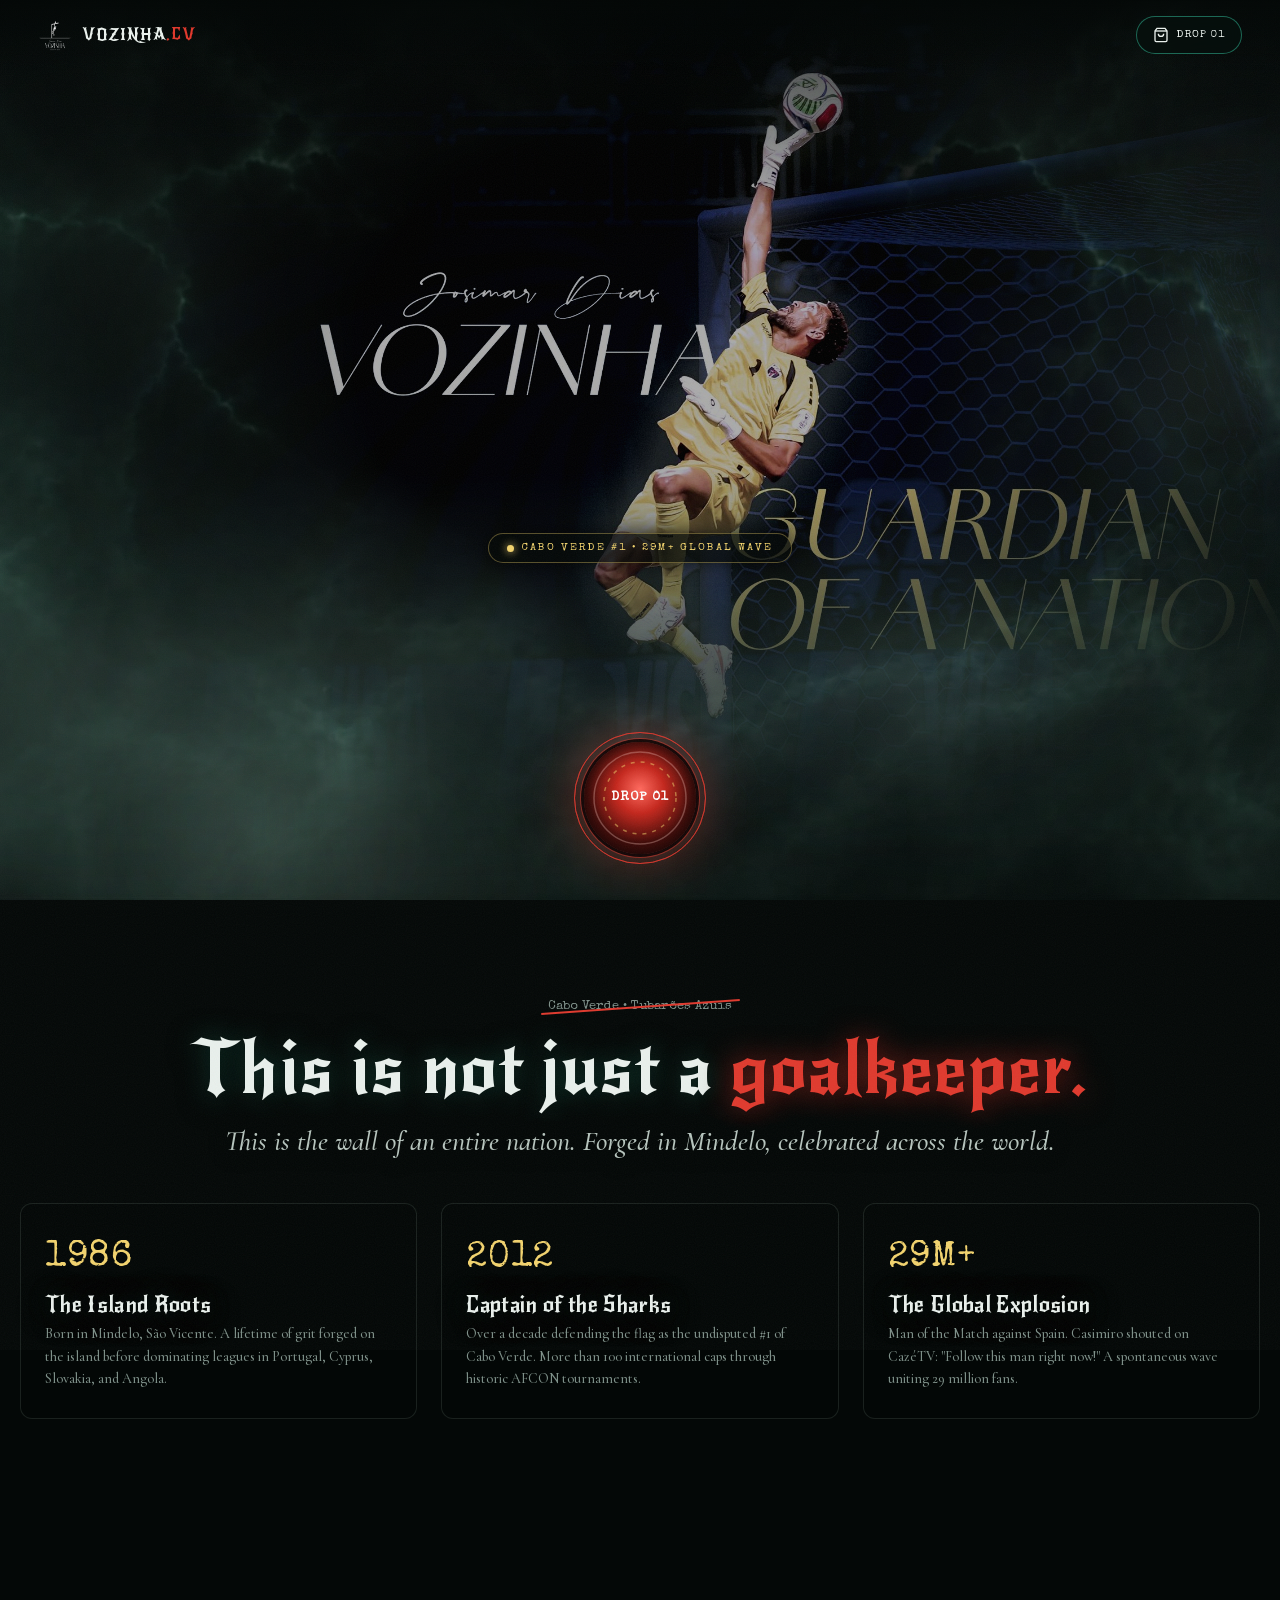
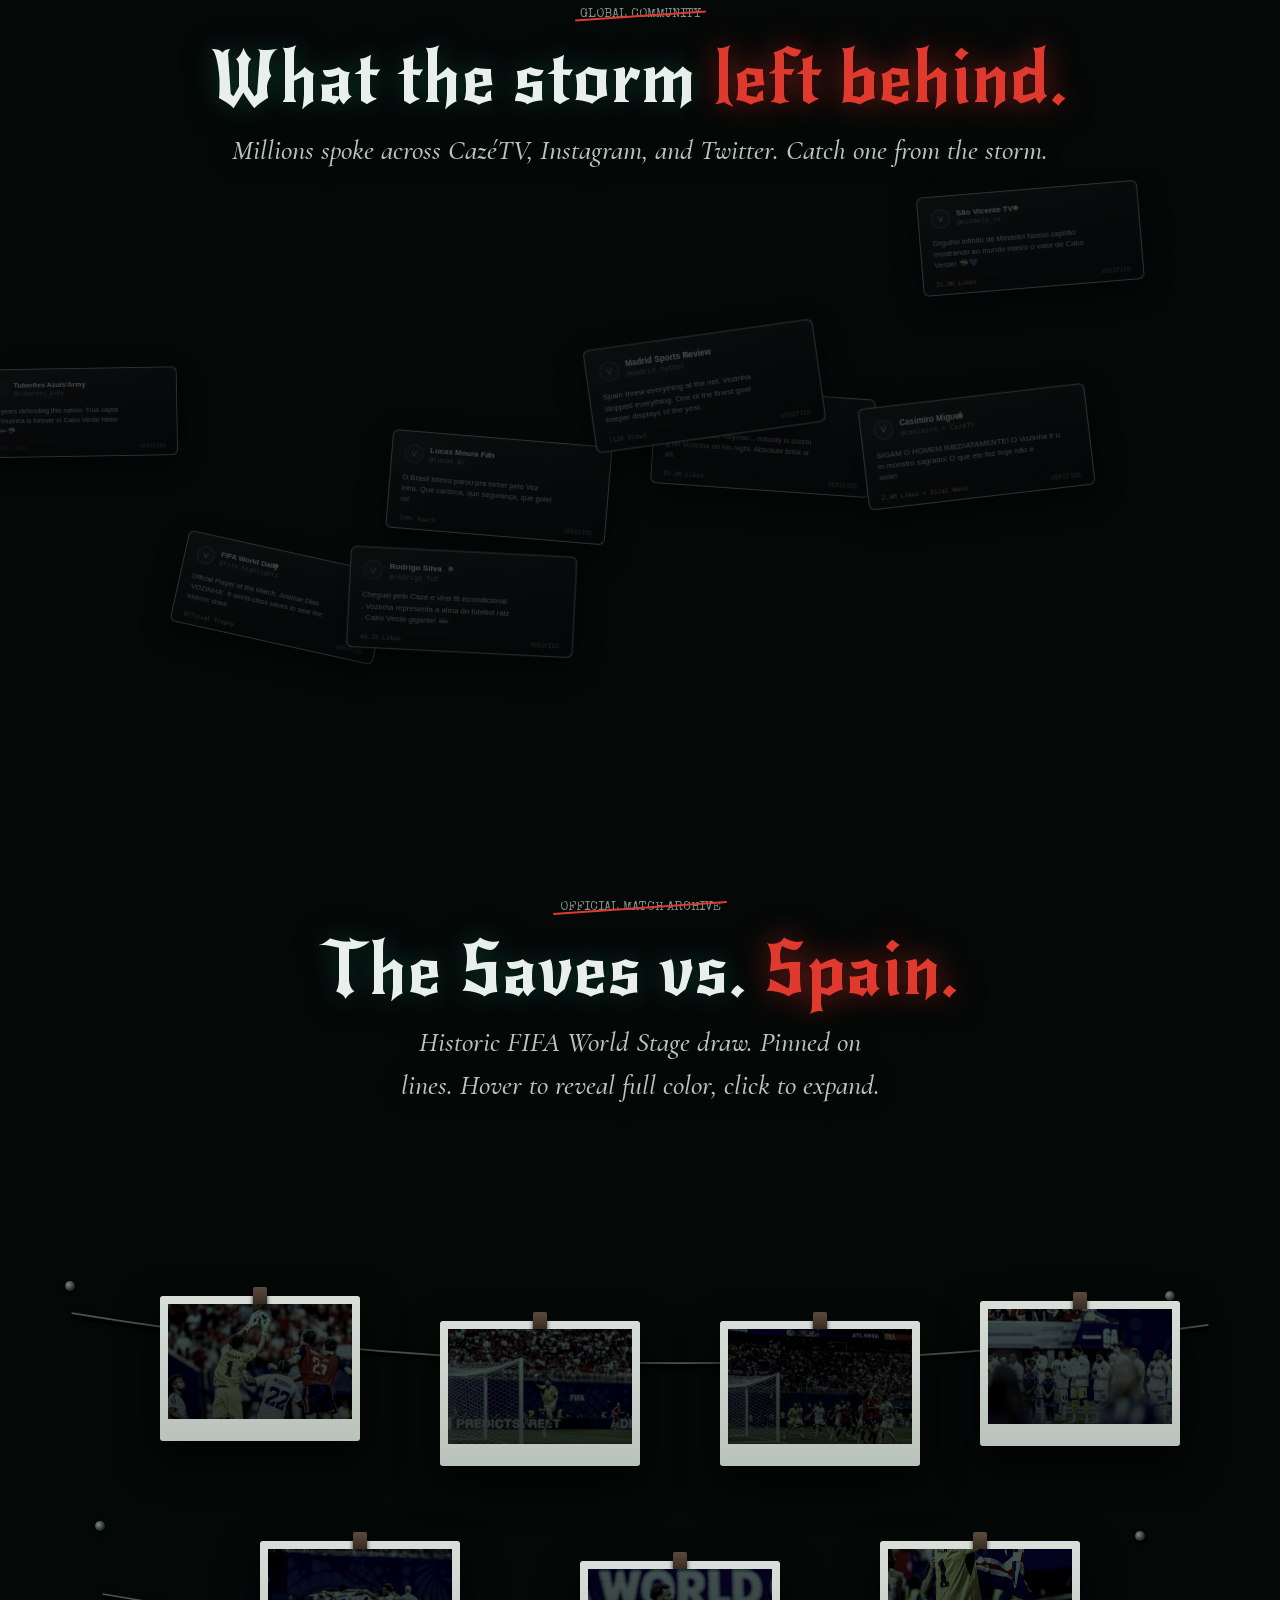
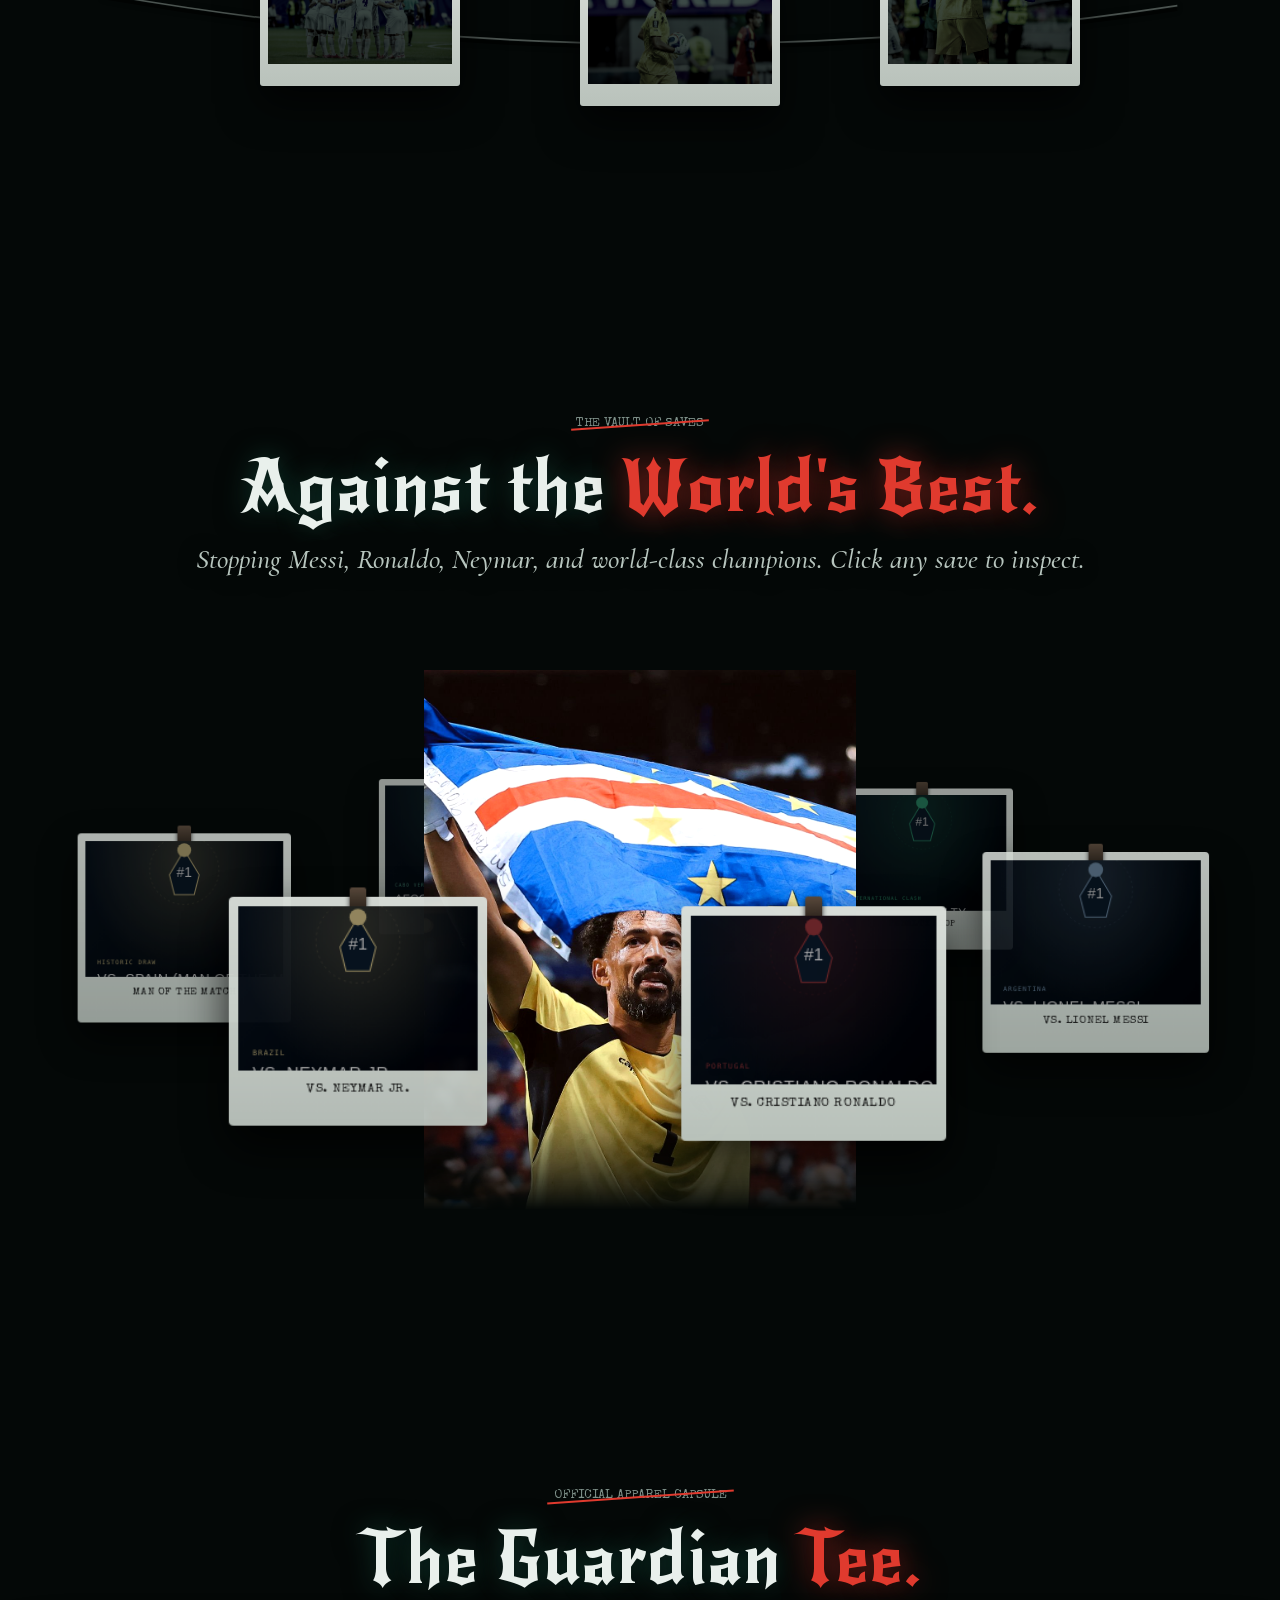
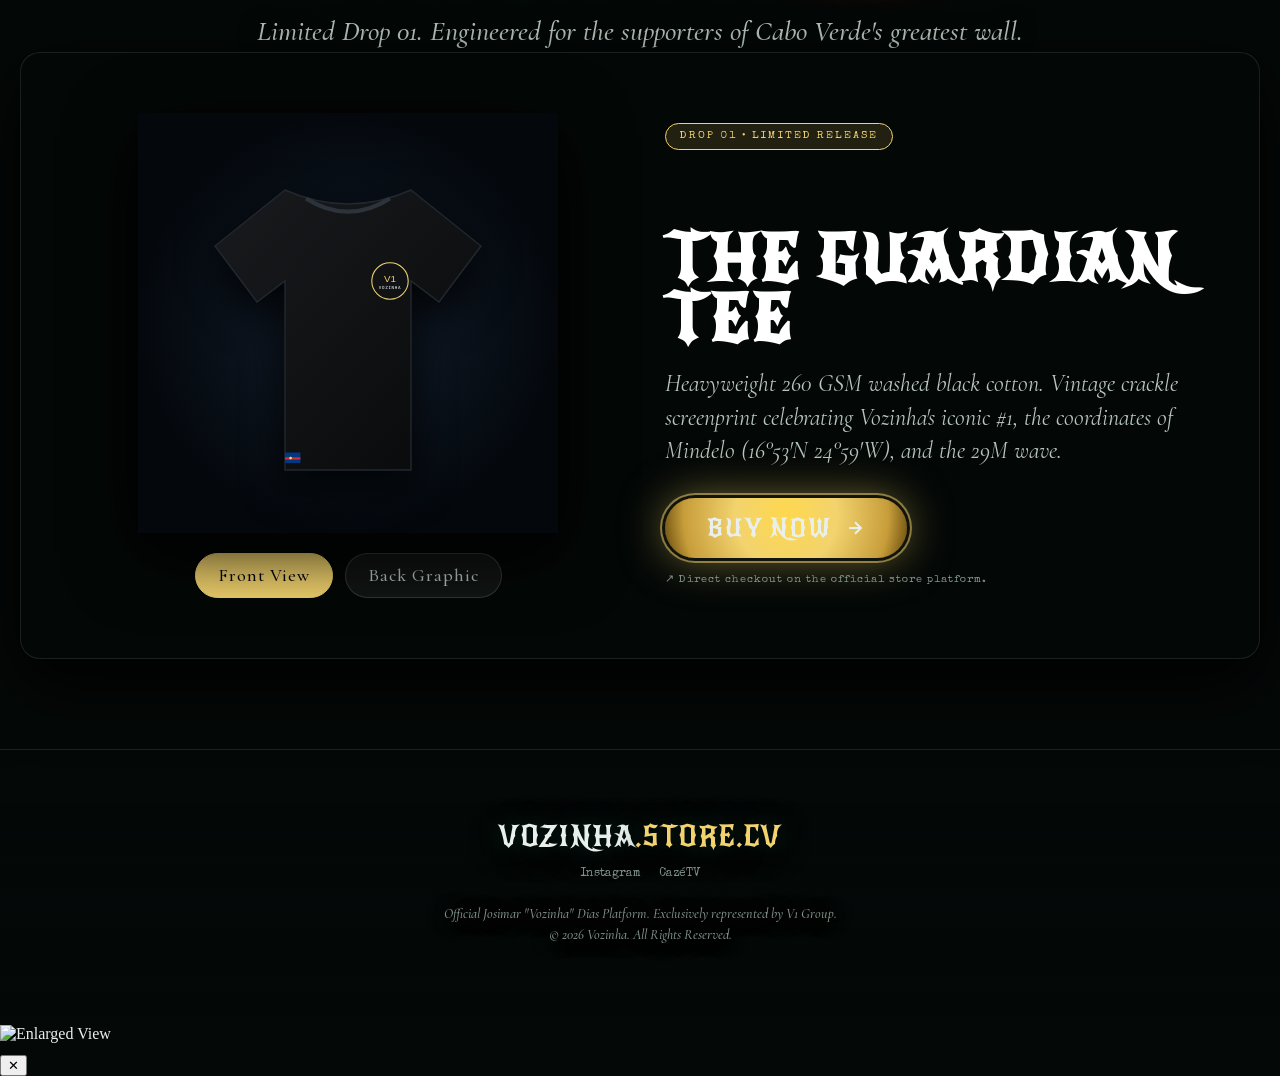
==== commit 2b02bd5c: "Upgrade to authentic Digital Dropouts cinematic engine: real 4K photos, storm sky, procedural lightn" ====
--- a/index.html
+++ b/index.html
@@ -3,252 +3,344 @@
 <head>
   <meta charset="UTF-8">
   <meta name="viewport" content="width=device-width, initial-scale=1.0, viewport-fit=cover">
-  <title>VOZINHA 01 — Official Platform & Merch Drop | vozinha.store.cv</title>
-  <meta name="description" content="Official platform and exclusive apparel drop of Josimar 'Vozinha' Dias. Legendary goalkeeper & captain of Cabo Verde.">
+  <title>VOZINHA — Official Platform & Merch Drop | vozinha.store.cv</title>
+  <meta name="description" content="Official platform and exclusive streetwear drop of Josimar 'Vozinha' Dias. Legendary goalkeeper & captain of Cabo Verde.">
   <meta name="keywords" content="Vozinha, Josimar Dias, Cabo Verde, Tubarões Azuis, Goalkeeper, World Cup, Drop 01, vozinha.store.cv">
-  
-  <!-- OpenGraph / Social -->
-  <meta property="og:title" content="VOZINHA 01 — Official Platform & Merch Drop">
-  <meta property="og:description" content="The Wall of Cabo Verde. Captain. Legend. Explore the iconic saves and Drop 01 Guardian Tee.">
+
+  <!-- OpenGraph / Social Meta -->
+  <meta property="og:title" content="VOZINHA — Official Platform & Merch Drop">
+  <meta property="og:description" content="The Wall of Cabo Verde. Captain. Legend. Explore legendary saves and Drop 01 Guardian Tee.">
   <meta property="og:type" content="website">
   <meta property="og:url" content="https://vozinha.store.cv">
-  <meta property="og:image" content="assets/images/vozinha-hero.svg">
+  <meta property="og:image" content="assets/vozinha/banner.jpg">
   <meta name="twitter:card" content="summary_large_image">
 
   <!-- Favicon -->
-  <link rel="icon" type="image/svg+xml" href="assets/images/tee-front.svg">
-
-  <!-- Preconnect to Fonts -->
+  <link rel="icon" type="image/png" href="assets/vozinha/logo.png">
+
+  <!-- Preconnect to Google Fonts for Bebas Neue and Inter -->
   <link rel="preconnect" href="https://fonts.googleapis.com">
   <link rel="preconnect" href="https://fonts.gstatic.com" crossorigin>
-
-  <!-- Stylesheet -->
+  <link href="https://fonts.googleapis.com/css2?family=Bebas+Neue&family=Inter:wght@400;500;600;700&display=swap" rel="stylesheet">
+
+  <!-- Master Stylesheet (Embedded New Rocker, Cormorant Garamond, Special Elite + Storm Core) -->
   <link rel="stylesheet" href="styles/main.css">
 </head>
-<body>
-
-  <!-- Ambient Multi-Layer Atmosphere -->
-  <canvas id="smokeCanvas" class="smoke-canvas" aria-hidden="true"></canvas>
-  <div class="film-grain" aria-hidden="true"></div>
-
-  <!-- Top Minimalist Header -->
-  <header class="site-header">
-    <div class="wrap nav-container">
-      <a href="#top" class="brand-link" aria-label="Vozinha Official Home">
-        <span class="brand-badge">1</span>
-        <span class="brand-text">VOZINHA<span>.STORE.CV</span></span>
+<body class="stb-body">
+
+  <div class="stb-storm" id="stb-storm">
+
+    <!-- CONTINUOUS ATMOSPHERE STACK -->
+    <div class="sky" aria-hidden="true">
+      <img src="assets/images/storm-loop-poster.jpg" alt="Storm Sky" fetchpriority="high">
+    </div>
+
+    <!-- Canvas 2D Procedural Smoke -->
+    <canvas class="fx-smoke" aria-hidden="true"></canvas>
+
+    <!-- Fullscreen Lightning Flash Overlay -->
+    <div class="fx-flash" aria-hidden="true"></div>
+
+    <!-- Procedural SVG Film Grain Overlay -->
+    <div class="fx-grain" aria-hidden="true"></div>
+
+    <!-- Top Minimal Navigation Bar -->
+    <header class="nav">
+      <a class="brand" href="#top" aria-label="Vozinha Official Platform">
+        <img src="assets/vozinha/logo.png" alt="Vozinha Logo" width="36" height="36">
+        <span>VOZINHA<em>.CV</em></span>
       </a>
-      <div class="nav-action">
-        <a href="#drop" class="btn-quick-shop">
+      <div class="nav-right">
+        <a class="login" href="#drop">
+          <svg viewBox="0 0 24 24" fill="none" stroke="currentColor" stroke-width="2"><path d="M6 2 3 6v14a2 2 0 0 0 2 2h14a2 2 0 0 0 2-2V6l-3-4Z"/><path d="M3 6h18"/><path d="M16 10a4 4 0 0 1-8 0"/></svg>
           <span>Drop 01</span>
-          <svg viewBox="0 0 24 24" width="14" height="14" fill="none" stroke="currentColor" stroke-width="2"><path d="M6 2 3 6v14a2 2 0 0 0 2 2h14a2 2 0 0 0 2-2V6l-3-4Z"/><path d="M3 6h18"/><path d="M16 10a4 4 0 0 1-8 0"/></svg>
         </a>
       </div>
+    </header>
+
+    <!-- MAIN PAGE CONTENT -->
+    <div class="page" id="top">
+
+      <!-- ===================================================================
+           SECTION 1: THE GATE (Hero Fold)
+           =================================================================== -->
+      <section class="gate">
+        <div class="scene">
+          <!-- 4K Real Vozinha Banner with Atmospheric Masking -->
+          <img class="hero-photo" src="assets/vozinha/banner.jpg" alt="Vozinha — Goalkeeper of Cabo Verde" fetchpriority="high">
+        </div>
+
+        <!-- Animated SVG Lightning Bolt -->
+        <svg class="gate-bolt" viewBox="0 0 1600 900" preserveAspectRatio="none" aria-hidden="true">
+          <path class="main" d="M 760 0 L 790 140 L 750 190 L 815 360 L 780 400 L 810 560 L 795 640"></path>
+          <path class="thin" d="M 750 190 L 700 260 L 715 300"></path>
+          <path class="thin" d="M 815 360 L 870 420 L 855 470"></path>
+        </svg>
+
+        <div class="gate-ui">
+          <div class="hero-tag-pill">
+            <span class="dot"></span>
+            <span>CABO VERDE #1 • 29M+ GLOBAL WAVE</span>
+          </div>
+
+          <h1 class="title">VOZINHA<span class="gold">.</span></h1>
+          <p class="line">Captain. Guardian. <em>The Wall of Mindelo.</em></p>
+
+          <!-- The Glowing Pulsing Amulet Button -->
+          <div style="margin-top: 30px;">
+            <a href="#drop" class="amulet" aria-label="Explore Drop 01 T-Shirt" style="display: inline-flex; align-items: center; justify-content: center;">
+              <span class="ring"></span>
+              <span class="ring r2"></span>
+              <svg viewBox="0 0 112 112" aria-hidden="true">
+                <circle cx="56" cy="56" r="46" fill="none" stroke="rgba(255,210,200,.3)" stroke-width="1.5"></circle>
+                <circle cx="56" cy="56" r="36" fill="none" stroke="rgba(242,211,110,.5)" stroke-width="1.5" stroke-dasharray="4 6"></circle>
+              </svg>
+              <span class="paint" style="color: #fff; font-size: 13px; letter-spacing: 1px; text-transform: uppercase; font-weight: bold; z-index: 2;">DROP 01</span>
+            </a>
+          </div>
+        </div>
+      </section>
+
+      <!-- ===================================================================
+           SECTION 2: THE MANIFESTO / STORY
+           =================================================================== -->
+      <section class="block not">
+        <div class="wrap head">
+          <span class="tag">Cabo Verde • Tubarões Azuis</span>
+          <h2 class="title">This is not just a <em>goalkeeper.</em></h2>
+          <span class="line">This is the wall of an entire nation. Forged in Mindelo, celebrated across the world.</span>
+        </div>
+
+        <div class="wrap" style="margin-top: 40px;">
+          <div style="display: grid; grid-template-columns: repeat(auto-fit, minmax(280px, 1fr)); gap: 24px;">
+            <div style="background: rgba(4,8,7,.8); border: 1px solid var(--line); border-radius: 12px; padding: 28px 24px;">
+              <div class="paint" style="color: var(--cv-gold); font-size: 36px; margin-bottom: 8px;">1986</div>
+              <h3 class="title" style="font-size: 22px; margin-bottom: 8px;">The Island Roots</h3>
+              <p style="color: var(--mute); font-size: 14px; line-height: 1.6;">Born in Mindelo, São Vicente. A lifetime of grit forged on the island before dominating leagues in Portugal, Cyprus, Slovakia, and Angola.</p>
+            </div>
+            <div style="background: rgba(4,8,7,.8); border: 1px solid var(--line); border-radius: 12px; padding: 28px 24px;">
+              <div class="paint" style="color: var(--cv-gold); font-size: 36px; margin-bottom: 8px;">2012</div>
+              <h3 class="title" style="font-size: 22px; margin-bottom: 8px;">Captain of the Sharks</h3>
+              <p style="color: var(--mute); font-size: 14px; line-height: 1.6;">Over a decade defending the flag as the undisputed #1 of Cabo Verde. More than 100 international caps through historic AFCON tournaments.</p>
+            </div>
+            <div style="background: rgba(4,8,7,.8); border: 1px solid var(--line); border-radius: 12px; padding: 28px 24px;">
+              <div class="paint" style="color: var(--cv-gold); font-size: 36px; margin-bottom: 8px;">29M+</div>
+              <h3 class="title" style="font-size: 22px; margin-bottom: 8px;">The Global Explosion</h3>
+              <p style="color: var(--mute); font-size: 14px; line-height: 1.6;">Man of the Match against Spain. Casimiro shouted on CazéTV: <em>"Follow this man right now!"</em> A spontaneous wave uniting 29 million fans.</p>
+            </div>
+          </div>
+        </div>
+      </section>
+
+      <!-- ===================================================================
+           SECTION 3: THE COMMENTS STORM (Drifting Social Proof)
+           =================================================================== -->
+      <section class="block stories">
+        <div class="wrap head">
+          <span class="tag">GLOBAL COMMUNITY</span>
+          <h2 class="title">What the storm <em>left behind.</em></h2>
+          <span class="line">Millions spoke across CazéTV, Instagram, and Twitter. Catch one from the storm.</span>
+        </div>
+
+        <!-- Drifting Screenshots Physics Engine Container -->
+        <div class="fx-leaves" id="commentsStorm" aria-label="Drifting fan comments" style="position: relative; height: clamp(450px, 60vh, 550px); opacity: 0.95;">
+          <!-- JavaScript dynamically spawns and animates authentic comment cards -->
+        </div>
+      </section>
+
+      <!-- ===================================================================
+           SECTION 4: THE CLOTHESLINE DARKROOM (Match Photos vs Spain)
+           =================================================================== -->
+      <section class="block darkroom-showcase">
+        <div class="wrap head">
+          <span class="tag">OFFICIAL MATCH ARCHIVE</span>
+          <h2 class="title">The Saves vs. <em>Spain.</em></h2>
+          <span class="line">Historic FIFA World Stage draw. Pinned on lines. Hover to reveal full color, click to expand.</span>
+        </div>
+
+        <div class="wrap">
+          <div class="pile" style="margin-top: 20px;">
+            <!-- Sagging Clothesline Cords -->
+            <svg class="lines" viewBox="0 0 1200 600" preserveAspectRatio="none" aria-hidden="true">
+              <path class="shadow" d="M 50 160 Q 600 240 1150 170"></path>
+              <path d="M 50 160 Q 600 240 1150 170"></path>
+              <path class="shadow" d="M 80 400 Q 600 480 1120 410"></path>
+              <path d="M 80 400 Q 600 480 1120 410"></path>
+            </svg>
+
+            <!-- Cast Iron Mounting Nails -->
+            <div class="nail" style="left: 50px; top: 160px;"></div>
+            <div class="nail" style="left: 1150px; top: 170px;"></div>
+            <div class="nail" style="left: 80px; top: 400px;"></div>
+            <div class="nail" style="left: 1120px; top: 410px;"></div>
+
+            <!-- Real High-Res 4K Action Photos Pinned on Line 1 -->
+            <div class="card hung" style="left: 140px; top: 170px; --d: 4.2s; --dl: 0.2s;">
+              <img src="assets/vozinha/spain-111.jpg" alt="Vozinha Diving Save vs Spain" loading="lazy">
+            </div>
+            <div class="card hung" style="left: 420px; top: 195px; --d: 3.8s; --dl: 0.5s;">
+              <img src="assets/vozinha/spain-98.jpg" alt="Vozinha Commanding The Defense" loading="lazy">
+            </div>
+            <div class="card hung" style="left: 700px; top: 195px; --d: 4.6s; --dl: 0.1s;">
+              <img src="assets/vozinha/spain-86.jpg" alt="Point Blank Reflex Stop vs Spain" loading="lazy">
+            </div>
+            <div class="card hung" style="left: 960px; top: 175px; --d: 3.9s; --dl: 0.8s;">
+              <img src="assets/vozinha/spain-71.jpg" alt="Vozinha Celebrating With Tubarões Azuis" loading="lazy">
+            </div>
+
+            <!-- Real High-Res 4K Action Photos Pinned on Line 2 -->
+            <div class="card hung" style="left: 240px; top: 415px; --d: 4.4s; --dl: 0.4s;">
+              <img src="assets/vozinha/spain-72.jpg" alt="Vozinha Post-Match Focus" loading="lazy">
+            </div>
+            <div class="card hung" style="left: 560px; top: 435px; --d: 4.1s; --dl: 0.7s;">
+              <img src="assets/vozinha/spain-89.jpg" alt="Historic World Stage Match Action" loading="lazy">
+            </div>
+            <div class="card hung" style="left: 860px; top: 415px; --d: 4.5s; --dl: 0.3s;">
+              <img src="assets/vozinha/spain-167.jpg" alt="Captain Vozinha In Stance" loading="lazy">
+            </div>
+          </div>
+        </div>
+      </section>
+
+      <!-- ===================================================================
+           SECTION 5: THE 3D VAULT (Vozinha & Legendary Saves Orbit)
+           =================================================================== -->
+      <section class="block trophy" id="vault">
+        <div class="wrap head">
+          <span class="tag">THE VAULT OF SAVES</span>
+          <h2 class="title">Against the <em>World's Best.</em></h2>
+          <span class="line">Stopping Messi, Ronaldo, Neymar, and world-class champions. Click any save to inspect.</span>
+        </div>
+
+        <div class="wrap" style="position: relative;">
+          <div class="vault-stage" id="vaultStage" style="position: relative; width: 100%; height: clamp(620px, 80vh, 800px); display: flex; align-items: center; justify-content: center;">
+            
+            <!-- Real High-Res Cutout / Portrait of Vozinha Centered -->
+            <div class="vault-baba-wrap">
+              <img src="assets/vozinha/portrait.jpeg" alt="Captain Vozinha Portrait" loading="lazy">
+            </div>
+
+            <!-- Orbiting 3D Save Cards revolving around him -->
+            <div class="vault-card-stage" id="vaultCardStage">
+              <div class="vault-orbit-card" data-src="assets/images/save-messi.svg" data-title="Save vs. Lionel Messi">
+                <img src="assets/images/save-messi.svg" alt="Save vs Lionel Messi" loading="lazy">
+                <div class="vault-card-caption">Vs. Lionel Messi</div>
+              </div>
+              <div class="vault-orbit-card" data-src="assets/images/save-ronaldo.svg" data-title="Save vs. Cristiano Ronaldo">
+                <img src="assets/images/save-ronaldo.svg" alt="Save vs Cristiano Ronaldo" loading="lazy">
+                <div class="vault-card-caption">Vs. Cristiano Ronaldo</div>
+              </div>
+              <div class="vault-orbit-card" data-src="assets/images/save-neymar.svg" data-title="Save vs. Neymar Jr.">
+                <img src="assets/images/save-neymar.svg" alt="Save vs Neymar Jr" loading="lazy">
+                <div class="vault-card-caption">Vs. Neymar Jr.</div>
+              </div>
+              <div class="vault-orbit-card" data-src="assets/images/save-spain.svg" data-title="MVP vs. Spain">
+                <img src="assets/images/save-spain.svg" alt="Man of the Match vs Spain" loading="lazy">
+                <div class="vault-card-caption">Man of the Match</div>
+              </div>
+              <div class="vault-orbit-card" data-src="assets/images/save-afcon.svg" data-title="AFCON Miracle Save">
+                <img src="assets/images/save-afcon.svg" alt="AFCON Quarter-Final Stop" loading="lazy">
+                <div class="vault-card-caption">AFCON Miracle</div>
+              </div>
+              <div class="vault-orbit-card" data-src="assets/images/save-penalty.svg" data-title="The Penalty Block">
+                <img src="assets/images/save-penalty.svg" alt="Flying Penalty Deflection" loading="lazy">
+                <div class="vault-card-caption">Penalty Stop</div>
+              </div>
+            </div>
+
+          </div>
+        </div>
+      </section>
+
+      <!-- ===================================================================
+           SECTION 6: THE DEBUT DROP (The Guardian T-Shirt)
+           =================================================================== -->
+      <section class="block drop-showcase" id="drop">
+        <div class="wrap head">
+          <span class="tag">OFFICIAL APPAREL CAPSULE</span>
+          <h2 class="title">The Guardian <em>Tee.</em></h2>
+          <span class="line">Limited Drop 01. Engineered for the supporters of Cabo Verde's greatest wall.</span>
+        </div>
+
+        <div class="wrap">
+          <div class="drop-container">
+            <!-- T-Shirt Interactive Stage -->
+            <div class="tee-stage">
+              <div class="tee-view">
+                <img id="teeFront" src="assets/images/tee-front.svg" alt="The Guardian Tee Front View" loading="lazy">
+                <img id="teeBack" class="hidden" src="assets/images/tee-back.svg" alt="The Guardian Tee Back Graphic" loading="lazy">
+              </div>
+              <div class="tee-buttons">
+                <button type="button" class="tee-toggle-btn active" id="btnFront">Front View</button>
+                <button type="button" class="tee-toggle-btn" id="btnBack">Back Graphic</button>
+              </div>
+            </div>
+
+            <!-- Product Details & Direct E-Commerce Buy Button -->
+            <div class="drop-meta">
+              <span class="badge">DROP 01 • LIMITED RELEASE</span>
+              <h3>THE GUARDIAN TEE</h3>
+              <p class="desc">
+                Heavyweight 260 GSM washed black cotton. Vintage crackle screenprint celebrating Vozinha's iconic #1, the coordinates of Mindelo (16°53'N 24°59'W), and the 29M wave.
+              </p>
+
+              <!-- Single Direct Buy Now Button -->
+              <a href="https://vozinha.store.cv/shop" target="_blank" rel="noopener" class="btn-buy-drop" aria-label="Buy The Guardian Tee on Official Store">
+                <span>BUY NOW</span>
+                <svg viewBox="0 0 24 24" fill="none" stroke="currentColor" stroke-width="2.5"><path d="M5 12h14"/><path d="m12 5 7 7-7 7"/></svg>
+              </a>
+              <p style="color: var(--mute); font-family: var(--font-paint); font-size: 11px; margin-top: 14px; letter-spacing: 1px;">
+                ↗ Direct checkout on the official store platform.
+              </p>
+            </div>
+          </div>
+        </div>
+      </section>
+
+      <!-- ===================================================================
+           MINIMALIST FOOTER
+           =================================================================== -->
+      <footer>
+        <div class="wrap" style="text-align: center; padding: 40px 0;">
+          <div class="title" style="font-size: 28px; margin-bottom: 14px;">
+            VOZINHA<span style="color: var(--cv-gold);">.STORE.CV</span>
+          </div>
+
+          <div style="display: flex; justify-content: center; gap: 18px; margin-bottom: 20px;">
+            <a href="https://www.instagram.com/vozinha_oficial/" target="_blank" rel="noopener" class="login" aria-label="Instagram">
+              Instagram
+            </a>
+            <a href="https://www.youtube.com/@cazetv" target="_blank" rel="noopener" class="login" aria-label="CazéTV Moments">
+              CazéTV
+            </a>
+          </div>
+
+          <p class="line" style="font-size: 14px; color: var(--mute);">
+            Official Josimar "Vozinha" Dias Platform. Exclusively represented by V1 Group.<br>
+            © 2026 Vozinha. All Rights Reserved.
+          </p>
+        </div>
+      </footer>
+
     </div>
-  </header>
-
-  <main id="top">
-
-    <!-- ===================================================================
-         SECTION 1: HERO ("The Presence")
-         =================================================================== -->
-    <section class="hero-section" id="hero">
-      <div class="wrap hero-content">
-        <div class="status-pill">
-          <span class="pulse-dot"></span>
-          <span>CABO VERDE #1 • 29M+ GLOBAL WAVE</span>
-        </div>
-
-        <h1 class="hero-title">VOZINHA</h1>
-        <p class="hero-subtitle">Captain. Guardian. <em>The Wall of Mindelo.</em></p>
-
-        <!-- LCP Image with fetchpriority="high" per Modern Web Guidance -->
-        <div class="hero-visual">
-          <img src="assets/images/vozinha-hero.svg" 
-               alt="Vozinha — Goalkeeper of Cabo Verde" 
-               fetchpriority="high" 
-               width="520" 
-               height="480">
-        </div>
-
-        <a href="#drop" class="btn-amulet" aria-label="Explore Drop 01 T-Shirt">
-          <span class="sonar-ring"></span>
-          <span class="sonar-ring r2"></span>
-          <span>EXPLORE DROP 01</span>
-          <svg viewBox="0 0 24 24" width="22" height="22" fill="none" stroke="currentColor" stroke-width="2.5"><path d="M5 12h14"/><path d="m12 5 7 7-7 7"/></svg>
-        </a>
-      </div>
-    </section>
-
-    <!-- ===================================================================
-         SECTION 2: THE STORY ("Mindelo to 29 Million")
-         =================================================================== -->
-    <section class="story-section" id="story">
-      <div class="wrap">
-        <div class="section-head">
-          <span class="section-tag">THE LEGACY</span>
-          <h2 class="section-title">FROM MINDELO TO <em>29 MILLION.</em></h2>
-          <p class="section-lead">A lifetime of quiet resilience that captured the heart of the world.</p>
-        </div>
-
-        <div class="story-grid">
-          <div class="story-card">
-            <div class="card-num">1986</div>
-            <h3>The Island Roots</h3>
-            <p>Born in Mindelo, São Vicente. Forged on the rocky pitches of Cabo Verde before taking his commanding leadership across Portugal, Cyprus, Slovakia, and Angola.</p>
-          </div>
-
-          <div class="story-card">
-            <div class="card-num">2012</div>
-            <h3>Captain of the Sharks</h3>
-            <p>Over a decade defending the flag as the undisputed #1 of the <em>Tubarões Azuis</em>. More than 100 international caps through historic AFCON tournaments.</p>
-          </div>
-
-          <div class="story-card">
-            <div class="card-num">29M+</div>
-            <h3>The Global Explosion</h3>
-            <p>Man of the Match against Spain. Casimiro shouted on CazéTV: <em>"Follow this man right now!"</em> A spontaneous global wave uniting millions of supporters worldwide.</p>
-          </div>
-        </div>
-      </div>
-    </section>
-
-    <!-- ===================================================================
-         SECTION 3: THE COMMENTS STORM (Drifting Social Proof)
-         =================================================================== -->
-    <section class="storm-section" id="community">
-      <div class="wrap">
-        <div class="section-head">
-          <span class="section-tag">GLOBAL VOICE</span>
-          <h2 class="section-title">THE STORM OF <em>SUPPORT.</em></h2>
-          <p class="section-lead">Millions spoke. Here is what the world had to say.</p>
-        </div>
-      </div>
-
-      <div class="storm-field" id="stormField" aria-label="Drifting fan comments">
-        <!-- Javascript dynamically spawns comment leaves here -->
-      </div>
-    </section>
-
-    <!-- ===================================================================
-         SECTION 4: THE VAULT (Vozinha & The 3D Saves Orbit)
-         =================================================================== -->
-    <section class="vault-section" id="vault">
-      <div class="wrap">
-        <div class="section-head">
-          <span class="section-tag">THE VAULT OF SAVES</span>
-          <h2 class="section-title">AGAINST THE <em>WORLD'S BEST.</em></h2>
-          <p class="section-lead">Stopping the titans. Hover to inspect, click to expand match detail.</p>
-        </div>
-
-        <div class="vault-stage" id="vaultStage">
-          <!-- Centerpiece Goalkeeper Presence -->
-          <div class="vault-center">
-            <img src="assets/images/vozinha-hero.svg" alt="Vozinha in Stance" loading="lazy" width="440" height="600">
-          </div>
-
-          <!-- 3D Orbiting Highlight Cards (Revolving in 3D around him) -->
-          <div class="orbit-track" id="orbitTrack">
-            <div class="orbit-card" data-src="assets/images/save-messi.svg" data-title="Save vs. Lionel Messi" data-desc="90+2' Upper-corner fingertip deflection stopping the Argentine legend.">
-              <img src="assets/images/save-messi.svg" alt="Save vs Messi" loading="lazy" width="240" height="300">
-            </div>
-            <div class="orbit-card" data-src="assets/images/save-ronaldo.svg" data-title="Save vs. Cristiano Ronaldo" data-desc="Point-blank diving reflex save denying Portugal's talisman.">
-              <img src="assets/images/save-ronaldo.svg" alt="Save vs Ronaldo" loading="lazy" width="240" height="300">
-            </div>
-            <div class="orbit-card" data-src="assets/images/save-neymar.svg" data-title="Save vs. Neymar Jr." data-desc="One-on-one penalty box smother in international showdown.">
-              <img src="assets/images/save-neymar.svg" alt="Save vs Neymar" loading="lazy" width="240" height="300">
-            </div>
-            <div class="orbit-card" data-src="assets/images/save-spain.svg" data-title="Man of the Match vs. Spain" data-desc="6 decisive saves securing Cabo Verde's historic draw on the world stage.">
-              <img src="assets/images/save-spain.svg" alt="MVP vs Spain" loading="lazy" width="240" height="300">
-            </div>
-            <div class="orbit-card" data-src="assets/images/save-afcon.svg" data-title="AFCON Quarter-Final Stop" data-desc="Clean sheet heroics carrying the Blue Sharks into African football history.">
-              <img src="assets/images/save-afcon.svg" alt="AFCON Miracle Save" loading="lazy" width="240" height="300">
-            </div>
-            <div class="orbit-card" data-src="assets/images/save-penalty.svg" data-title="The Penalty Block" data-desc="Flying low corner palm stop preserving the clean sheet.">
-              <img src="assets/images/save-penalty.svg" alt="Penalty Stop" loading="lazy" width="240" height="300">
-            </div>
-          </div>
-        </div>
-      </div>
-    </section>
-
-    <!-- ===================================================================
-         SECTION 5: THE DROP (The Guardian T-Shirt Showcase)
-         =================================================================== -->
-    <section class="drop-section" id="drop">
-      <div class="wrap">
-        <div class="drop-card">
-          <!-- T-Shirt Interactive Stage -->
-          <div class="tee-stage">
-            <div class="tee-view-wrap">
-              <img id="teeFront" src="assets/images/tee-front.svg" alt="The Guardian Tee Front" width="440" height="440" loading="lazy">
-              <img id="teeBack" class="hidden" src="assets/images/tee-back.svg" alt="The Guardian Tee Back" width="440" height="440" loading="lazy">
-            </div>
-            <div class="tee-controls">
-              <button type="button" class="tee-btn active" id="btnTeeFront">Front View</button>
-              <button type="button" class="tee-btn" id="btnTeeBack">Back Graphic</button>
-            </div>
-          </div>
-
-          <!-- Product Details & Direct E-Commerce CTA -->
-          <div class="drop-info">
-            <span class="drop-badge">DROP 01 • LIMITED CAPSULE</span>
-            <h2 class="drop-title">THE GUARDIAN TEE</h2>
-            <p class="drop-desc">
-              Heavyweight 260 GSM washed black cotton. Vintage crackle discharge print celebrating Cabo Verde’s #1, the coordinates of Mindelo, and the 29M wave.
-            </p>
-
-            <!-- Direct Buy Now Button redirecting to store -->
-            <a href="https://vozinhaofficial.com/en" target="_blank" rel="noopener" class="btn-buy-now">
-              <span>BUY NOW</span>
-              <svg viewBox="0 0 24 24" fill="none" stroke="currentColor" stroke-width="2.5"><path d="M5 12h14"/><path d="m12 5 7 7-7 7"/></svg>
-            </a>
-            <p class="redirect-notice">↗ Direct secure checkout on the official store.</p>
-          </div>
-        </div>
-      </div>
-    </section>
-
-  </main>
+  </div>
 
   <!-- ===================================================================
-       SECTION 6: MINIMALIST FOOTER
+       AUTHENTIC DARKROOM LIGHTBOX MODAL
        =================================================================== -->
-  <footer class="site-footer">
-    <div class="wrap footer-content">
-      <div class="footer-brand">VOZINHA<span>.STORE.CV</span></div>
-
-      <div class="footer-socials">
-        <a href="https://www.instagram.com/vozinha_oficial/" target="_blank" rel="noopener" class="social-link" aria-label="Vozinha Instagram">
-          <svg viewBox="0 0 24 24" fill="none" stroke="currentColor" stroke-width="2"><rect width="20" height="20" x="2" y="2" rx="5" ry="5"/><path d="M16 11.37A4 4 0 1 1 12.63 8 4 4 0 0 1 16 11.37z"/><line x1="17.5" x2="17.51" y1="6.5" y2="6.5"/></svg>
-        </a>
-        <a href="https://www.youtube.com/@cazetv" target="_blank" rel="noopener" class="social-link" aria-label="CazéTV Moments">
-          <svg viewBox="0 0 24 24" fill="currentColor"><path d="M22 8.2s-.2-1.5-.8-2.1c-.8-.8-1.6-.8-2-.9C16.4 5 12 5 12 5s-4.4 0-7.2.2c-.4 0-1.3.1-2 .9C2.2 6.7 2 8.2 2 8.2S1.8 9.9 1.8 11.6v1.6c0 1.7.2 3.4.2 3.4s.2 1.5.8 2.1c.8.8 1.8.8 2.2.9 1.6.2 7 .2 7 .2s4.4 0 7.2-.2c.4 0 1.3-.1 2-.9.6-.6.8-2.1.8-2.1s.2-1.7.2-3.4v-1.6C22.2 9.9 22 8.2 22 8.2zM10 15.3V9l5.5 3.2L10 15.3z"/></svg>
-        </a>
-      </div>
-
-      <p class="footer-credit">
-        Official Josimar "Vozinha" Dias Platform. Exclusively represented by V1 Group.<br>
-        © 2026 Vozinha. All Rights Reserved.
-      </p>
+  <div id="lb" class="lb" role="dialog" aria-hidden="true" aria-label="Photo Preview">
+    <div class="lb-inner">
+      <img id="lbImg" src="" alt="Enlarged View">
+      <div id="lbCap" class="paint" style="color: #fff; font-size: 14px; margin-top: 12px; letter-spacing: 1px;"></div>
+      <button type="button" class="lb-close" id="lbClose" aria-label="Close Preview">✕</button>
     </div>
-  </footer>
-
-  <!-- ===================================================================
-       MODERN LIGHT-DISMISS DIALOG (Modern Web Guidance Compliant)
-       =================================================================== -->
-  <dialog id="previewModal" class="preview-dialog" closedby="any" aria-labelledby="dialogTitle">
-    <div class="dialog-inner">
-      <div class="dialog-img-wrap">
-        <img id="dialogImg" src="" alt="Moment Preview">
-      </div>
-      <h3 id="dialogTitle" class="dialog-title">Moment</h3>
-      <p id="dialogDesc" class="dialog-desc"></p>
-      <button type="button" class="dialog-close-btn" id="dialogClose">Close</button>
-    </div>
-  </dialog>
-
-  <!-- Main JavaScript Controller -->
+  </div>
+
+  <!-- Self-Hosted GSAP 3.12.5 -->
+  <script src="js/gsap.min.js"></script>
+  <script src="js/ScrollTrigger.min.js"></script>
+
+  <!-- Master JavaScript Engine -->
   <script src="js/main.js"></script>
 </body>
 </html>
--- a/styles/main.css
+++ b/styles/main.css
@@ -1,641 +1,244 @@
 /* =====================================================================
    VOZINHA.STORE.CV — "The Wall of Cabo Verde"
-   Pure Frontend Experiential Showcase & Merch Drop Landing Page
+   Authentic Cinematic Dark Atmosphere Engine
    ===================================================================== */
 
-@import url('https://fonts.googleapis.com/css2?family=Bebas+Neue&family=Cormorant+Garamond:ital,wght@0,400;0,600;1,400;1,600&family=Inter:wght@400;500;600;700&family=Space+Mono:wght@400;700&display=swap');
-
+@import './fonts.css';
+@import './storm_core.css';
+
+/* Custom Accents for Vozinha & Cabo Verde */
 :root {
-  /* Surfaces & Canvas */
-  --bg-deep:           #03070d;                  /* Stadium midnight black */
-  --bg-navy:           #0c2645;                  /* Cape Verde Atlantic navy */
-  --bg-card:           rgba(12, 38, 69, 0.75);   /* Translucent dark ocean card */
-  --bg-card-hover:     rgba(18, 52, 92, 0.9);
-  --line-border:       rgba(242, 211, 110, 0.2); /* Subtle gold star divider */
-  --line-dim:          rgba(255, 255, 255, 0.08);
-
-  /* Inks (Typography) */
-  --ink-primary:       #ffffff;                  /* Pure stadium white */
-  --ink-secondary:     #e9f0ec;                  /* Soft bone body text */
-  --ink-muted:         #8c9ba5;                  /* Slate captions */
-  --ink-dim:           #596773;                  /* Subtle tags */
-
-  /* Cape Verde National Accents */
-  --cv-gold:           #f2d36e;                  /* Golden stars accent & buttons */
-  --cv-gold-glow:      rgba(242, 211, 110, 0.45);
-  --cv-blue:           #003882;                  /* National flag blue */
-  --cv-red:            #d63138;                  /* National flag red stripe */
-  --cv-teal:           #35c39f;                  /* Neon stadium highlight */
-
-  /* Typography Families */
-  --font-athletic:     'Bebas Neue', 'Impact', sans-serif;
-  --font-narrative:    'Cormorant Garamond', Georgia, serif;
-  --font-sans:         'Inter', system-ui, -apple-system, sans-serif;
-  --font-spec:         'Space Mono', 'Courier New', monospace;
-
-  /* Easing */
-  --ease-out:          cubic-bezier(0.16, 1, 0.3, 1);
-  --ease-elastic:      cubic-bezier(0.34, 1.56, 0.64, 1);
-}
-
-/* ---------- Reset & Base ---------- */
-*, *::before, *::after {
-  box-sizing: border-box;
-  margin: 0;
-  padding: 0;
-}
-
-html {
-  scroll-behavior: smooth;
-  background-color: var(--bg-deep);
-  color: var(--ink-secondary);
-  font-family: var(--font-sans);
-  font-size: 16px;
-  line-height: 1.6;
-  -webkit-font-smoothing: antialiased;
-  overflow-x: hidden;
-}
-
-body {
-  position: relative;
-  background: radial-gradient(circle at 50% 10%, #0c2645 0%, #03070d 65%);
-  min-height: 100vh;
-  overflow-x: hidden;
-}
-
-img, svg {
-  display: block;
-  max-width: 100%;
-}
-
-a {
-  color: inherit;
-  text-decoration: none;
-}
-
-button {
-  font: inherit;
-  cursor: pointer;
-  border: none;
-  background: none;
-}
-
-/* ---------- Layout Containers ---------- */
-.wrap {
-  width: min(1200px, calc(100% - 40px));
-  margin-inline: auto;
-  position: relative;
-  z-index: 2;
-}
-
-.bleed {
-  width: 100vw;
-  margin-left: calc(50% - 50vw);
-  position: relative;
-}
-
-/* ---------- Multi-Layer Atmosphere Canvas ---------- */
-.smoke-canvas {
-  position: fixed;
+  --cv-gold: #f2d36e;
+  --cv-gold-glow: rgba(242, 211, 110, 0.45);
+  --cv-blue: #003882;
+  --cv-red: #d63138;
+}
+
+/* Ensure root background is pure obsidian storm */
+html, body {
+  background: #040807 !important;
+  color: #e9f0ec !important;
+  font-family: var(--font-whisper);
+}
+
+/* Hero Scene: High-Resolution Real Vozinha 4K Banner */
+.stb-storm .scene .hero-photo {
+  position: absolute;
   inset: 0;
   width: 100%;
   height: 100%;
-  z-index: 1;
-  pointer-events: none;
-  mix-blend-mode: screen;
-  opacity: 0.65;
-}
-
-.film-grain {
-  position: fixed;
-  inset: -50%;
-  width: 200%;
-  height: 200%;
-  z-index: 9;
-  pointer-events: none;
-  opacity: 0.04;
-  background-image: url("data:image/svg+xml;utf8,<svg xmlns='http://www.w3.org/2000/svg' width='160' height='160'><filter id='n'><feTurbulence type='fractalNoise' baseFrequency='0.85' numOctaves='2' stitchTiles='stitch'/></filter><rect width='100%' height='100%' filter='url(%23n)' opacity='0.9'/></svg>");
-  animation: grain 1.2s steps(6) infinite;
-}
-
-@keyframes grain {
-  0% { transform: translate(0, 0); }
-  20% { transform: translate(-3%, 2%); }
-  40% { transform: translate(2%, -4%); }
-  60% { transform: translate(-1%, 3%); }
-  80% { transform: translate(3%, 1%); }
-  100% { transform: translate(0, 0); }
-}
-
-/* ---------- Top Minimal Navigation ---------- */
-.site-header {
-  position: fixed;
-  top: 0;
-  left: 0;
-  right: 0;
-  z-index: 30;
-  padding: 20px 0;
-  background: linear-gradient(180deg, rgba(3, 7, 13, 0.85) 0%, rgba(3, 7, 13, 0) 100%);
-  backdrop-filter: blur(8px);
-  -webkit-backdrop-filter: blur(8px);
-}
-
-.nav-container {
-  display: flex;
-  align-items: center;
-  justify-content: space-between;
-}
-
-.brand-link {
-  display: flex;
-  align-items: center;
-  gap: 12px;
-}
-
-.brand-badge {
-  display: inline-flex;
-  align-items: center;
-  justify-content: center;
-  width: 38px;
-  height: 38px;
-  border-radius: 50%;
-  background: linear-gradient(135deg, #003882, #0c2645);
-  border: 1.5px solid var(--cv-gold);
-  color: var(--cv-gold);
-  font-family: var(--font-athletic);
-  font-size: 20px;
-  box-shadow: 0 0 15px rgba(242, 211, 110, 0.3);
-}
-
-.brand-text {
-  font-family: var(--font-athletic);
-  font-size: 24px;
-  letter-spacing: 2px;
-  color: #fff;
-}
-
-.brand-text span {
-  color: var(--cv-gold);
-}
-
-.nav-action .btn-quick-shop {
-  display: inline-flex;
-  align-items: center;
-  gap: 8px;
-  padding: 9px 20px;
-  border-radius: 999px;
-  background: rgba(242, 211, 110, 0.12);
-  border: 1px solid var(--cv-gold);
-  color: var(--cv-gold);
-  font-family: var(--font-spec);
-  font-size: 11px;
-  text-transform: uppercase;
-  letter-spacing: 1px;
-  transition: all 0.25s var(--ease-out);
-}
-
-.nav-action .btn-quick-shop:hover {
-  background: var(--cv-gold);
-  color: #03070d;
-  box-shadow: 0 0 25px var(--cv-gold-glow);
-  transform: translateY(-1px);
-}
-
-/* =====================================================================
-   SECTION 1: HERO ("The Presence")
-   ===================================================================== */
-.hero-section {
-  position: relative;
-  min-height: 100vh;
-  display: flex;
-  align-items: center;
-  justify-content: center;
-  padding-top: 100px;
-  padding-bottom: 60px;
-  text-align: center;
-}
-
-.hero-content {
-  display: flex;
-  flex-direction: column;
-  align-items: center;
-  max-width: 900px;
-}
-
-.status-pill {
+  object-fit: cover;
+  object-position: center 30%;
+  filter: brightness(0.65) contrast(1.15) saturate(0.85);
+  mask-image: radial-gradient(ellipse at 50% 40%, rgba(0,0,0,1) 30%, rgba(0,0,0,0) 80%);
+  -webkit-mask-image: radial-gradient(ellipse at 50% 40%, rgba(0,0,0,1) 30%, rgba(0,0,0,0) 80%);
+}
+
+/* Hero Status Pill */
+.hero-tag-pill {
   display: inline-flex;
   align-items: center;
   gap: 8px;
   padding: 6px 18px;
   border-radius: 999px;
-  background: rgba(12, 38, 69, 0.8);
+  background: rgba(4, 8, 7, 0.75);
   border: 1px solid rgba(242, 211, 110, 0.35);
-  font-family: var(--font-spec);
-  font-size: 12px;
+  font-family: var(--font-paint);
+  font-size: 11px;
   letter-spacing: 2px;
   color: var(--cv-gold);
-  margin-bottom: 24px;
-  box-shadow: 0 4px 20px rgba(0, 0, 0, 0.5);
-}
-
-.pulse-dot {
-  width: 8px;
-  height: 8px;
+  margin-bottom: 16px;
+  box-shadow: 0 0 20px rgba(0, 0, 0, 0.8);
+}
+
+.hero-tag-pill .dot {
+  width: 7px;
+  height: 7px;
   border-radius: 50%;
   background: var(--cv-gold);
-  box-shadow: 0 0 10px var(--cv-gold);
-  animation: pulse 1.6s infinite;
-}
-
-@keyframes pulse {
-  0%, 100% { opacity: 0.4; transform: scale(0.9); }
-  50% { opacity: 1; transform: scale(1.15); }
-}
-
-.hero-title {
-  font-family: var(--font-athletic);
-  font-size: clamp(68px, 14vw, 160px);
-  font-weight: 900;
-  line-height: 0.9;
-  letter-spacing: 6px;
-  color: #fff;
+  box-shadow: 0 0 8px var(--cv-gold);
+  animation: stb-pulse 1.4s infinite;
+}
+
+/* Title Accents */
+.stb-storm .title span.gold {
+  color: var(--cv-gold);
+  text-shadow: 0 0 30px rgba(242, 211, 110, 0.5), 0 4px 30px rgba(0,0,0,.8);
+}
+
+/* =====================================================================
+   THE VAULT (3D Orbit around Vozinha Cutout)
+   ===================================================================== */
+.vault-baba-wrap {
+  position: relative;
+  width: min(480px, 85vw);
+  height: 600px;
+  margin: 0 auto;
+  display: flex;
+  align-items: center;
+  justify-content: center;
+  z-index: 10;
+  pointer-events: none;
+}
+
+.vault-baba-wrap img {
+  max-height: 90%;
+  object-fit: contain;
+  filter: drop-shadow(0 20px 45px rgba(0, 0, 0, 0.95)) contrast(1.1);
+  mask-image: linear-gradient(to bottom, black 80%, transparent 100%);
+  -webkit-mask-image: linear-gradient(to bottom, black 80%, transparent 100%);
+}
+
+.vault-card-stage {
+  position: absolute;
+  inset: 0;
+  pointer-events: none;
+}
+
+.vault-orbit-card {
+  position: absolute;
+  top: 50%;
+  left: 50%;
+  width: 220px;
+  padding: 8px 8px 22px;
+  background: linear-gradient(180deg, #d9ded9, #b9c2bb);
+  border-radius: 4px;
+  box-shadow: 0 18px 40px rgba(0,0,0,.85);
+  cursor: zoom-in;
+  pointer-events: auto;
+  will-change: transform, z-index;
+  transition: box-shadow 0.3s, filter 0.3s;
+}
+
+.vault-orbit-card::before {
+  content: "";
+  position: absolute;
+  left: 50%;
+  top: -8px;
+  width: 14px;
+  height: 20px;
+  transform: translateX(-50%);
+  background: linear-gradient(180deg, #5a4a3c, #2b221b);
+  border-radius: 2px;
+  box-shadow: 0 2px 4px rgba(0,0,0,.8);
+}
+
+.vault-orbit-card img {
+  width: 100%;
+  height: auto;
+  aspect-ratio: 16/11;
+  object-fit: cover;
+  display: block;
+  filter: brightness(.65) saturate(.6) contrast(1.05);
+  transition: filter .35s;
+}
+
+.vault-orbit-card:hover {
+  z-index: 50 !important;
+  box-shadow: 0 30px 80px rgba(0,0,0,.95), 0 0 35px var(--cv-gold);
+}
+
+.vault-orbit-card:hover img {
+  filter: none;
+}
+
+.vault-card-caption {
+  font-family: var(--font-paint);
+  font-size: 11px;
+  color: #1a1a1a;
+  text-align: center;
+  margin-top: 8px;
+  letter-spacing: 0.5px;
   text-transform: uppercase;
-  text-shadow: 0 0 40px rgba(0, 56, 130, 0.7), 0 8px 40px rgba(0, 0, 0, 0.9);
-  margin-bottom: 12px;
-}
-
-.hero-subtitle {
-  font-family: var(--font-narrative);
-  font-size: clamp(20px, 3.2vw, 36px);
-  font-style: italic;
-  color: var(--ink-secondary);
-  text-shadow: 0 2px 20px rgba(0, 0, 0, 0.9);
-  margin-bottom: 30px;
-  text-wrap: balance;
-}
-
-.hero-subtitle em {
-  font-style: normal;
-  color: var(--cv-gold);
-}
-
-/* Hero Centerpiece Visual */
-.hero-visual {
+}
+
+/* =====================================================================
+   SECTION: THE DEBUT DROP (The Guardian T-Shirt)
+   ===================================================================== */
+.block.drop-showcase {
+  padding: clamp(90px, 14vw, 160px) 0;
   position: relative;
-  width: min(520px, 90vw);
-  height: 480px;
-  margin-inline: auto;
-  margin-bottom: 35px;
-}
-
-.hero-visual img {
+}
+
+.drop-container {
+  display: grid;
+  grid-template-columns: 1fr 1fr;
+  gap: 50px;
+  align-items: center;
+  background: rgba(4, 8, 7, 0.85);
+  border: 1px solid var(--line);
+  border-radius: 20px;
+  padding: clamp(30px, 5vw, 60px);
+  backdrop-filter: blur(12px);
+  -webkit-backdrop-filter: blur(12px);
+  box-shadow: 0 25px 70px rgba(0, 0, 0, 0.9);
+}
+
+.tee-stage {
+  display: flex;
+  flex-direction: column;
+  align-items: center;
+}
+
+.tee-view {
+  width: 100%;
+  max-width: 420px;
+  aspect-ratio: 1;
+  position: relative;
+  display: flex;
+  align-items: center;
+  justify-content: center;
+}
+
+.tee-view img {
   width: 100%;
   height: 100%;
   object-fit: contain;
-  filter: drop-shadow(0 20px 40px rgba(0, 0, 0, 0.9));
-  animation: subtleFloat 6s ease-in-out infinite alternate;
-}
-
-@keyframes subtleFloat {
-  from { transform: translateY(0); }
-  to { transform: translateY(-12px); }
-}
-
-/* Primary Amulet Button */
-.btn-amulet {
-  position: relative;
-  display: inline-flex;
-  align-items: center;
-  justify-content: center;
-  gap: 12px;
-  padding: 18px 42px;
-  border-radius: 999px;
-  background: radial-gradient(circle at 50% 30%, #ffd84d 0%, #f2d36e 40%, #c79d3a 80%, #61460c 100%);
-  color: #03070d;
-  font-family: var(--font-athletic);
-  font-size: 24px;
-  letter-spacing: 2px;
-  text-transform: uppercase;
-  font-weight: bold;
-  box-shadow: 0 0 0 3px rgba(3, 7, 13, 0.9), 0 0 0 5px rgba(242, 211, 110, 0.5), 0 0 50px rgba(242, 211, 110, 0.5);
-  transition: all 0.3s var(--ease-out);
-}
-
-.btn-amulet:hover {
-  transform: scale(1.05);
-  box-shadow: 0 0 0 3px rgba(3, 7, 13, 0.9), 0 0 0 6px var(--cv-gold), 0 0 80px rgba(242, 211, 110, 0.8);
-}
-
-.btn-amulet .sonar-ring {
-  position: absolute;
-  inset: -12px;
-  border-radius: 999px;
-  border: 1.5px solid var(--cv-gold);
-  opacity: 0;
-  animation: sonar 2.4s ease-out infinite;
-  pointer-events: none;
-}
-
-.btn-amulet .sonar-ring.r2 {
-  animation-delay: 1.2s;
-}
-
-@keyframes sonar {
-  0% { transform: scale(0.95); opacity: 0.8; }
-  100% { transform: scale(1.25); opacity: 0; }
-}
-
-/* =====================================================================
-   SECTION 2: THE STORY ("Mindelo to 29 Million")
-   ===================================================================== */
-.story-section {
-  padding: clamp(80px, 12vw, 160px) 0;
-  position: relative;
-  border-top: 1px solid var(--line-dim);
-}
-
-.section-head {
-  text-align: center;
-  max-width: 800px;
-  margin-inline: auto;
-  margin-bottom: 60px;
-}
-
-.section-tag {
-  font-family: var(--font-spec);
-  font-size: 12px;
-  letter-spacing: 3px;
-  text-transform: uppercase;
-  color: var(--cv-gold);
-  margin-bottom: 12px;
-  display: block;
-}
-
-.section-title {
-  font-family: var(--font-athletic);
-  font-size: clamp(42px, 7vw, 84px);
-  line-height: 0.95;
-  color: #fff;
-  letter-spacing: 2px;
-  margin-bottom: 16px;
-}
-
-.section-title em {
-  font-style: normal;
-  color: var(--cv-gold);
-}
-
-.section-lead {
-  font-family: var(--font-narrative);
-  font-size: clamp(18px, 2.2vw, 26px);
-  font-style: italic;
-  color: var(--ink-secondary);
-}
-
-.story-grid {
-  display: grid;
-  grid-template-columns: repeat(auto-fit, minmax(320px, 1fr));
-  gap: 30px;
-}
-
-.story-card {
-  background: var(--bg-card);
-  border: 1px solid rgba(255, 255, 255, 0.08);
-  border-radius: 16px;
-  padding: 36px 32px;
-  backdrop-filter: blur(12px);
-  -webkit-backdrop-filter: blur(12px);
-  transition: transform 0.3s var(--ease-out), border-color 0.3s var(--ease-out);
-}
-
-.story-card:hover {
-  transform: translateY(-6px);
-  border-color: var(--cv-gold);
-}
-
-.card-num {
-  font-family: var(--font-athletic);
-  font-size: 48px;
-  color: var(--cv-gold);
-  line-height: 1;
-  margin-bottom: 16px;
-}
-
-.story-card h3 {
-  font-family: var(--font-athletic);
-  font-size: 28px;
-  letter-spacing: 1px;
-  color: #fff;
-  margin-bottom: 14px;
-}
-
-.story-card p {
-  color: var(--ink-muted);
-  font-size: 15px;
-  line-height: 1.7;
-}
-
-/* =====================================================================
-   SECTION 3: THE COMMENTS STORM (Drifting Social Proof)
-   ===================================================================== */
-.storm-section {
-  padding: clamp(80px, 12vw, 140px) 0;
-  position: relative;
-  overflow: hidden;
-  background: radial-gradient(ellipse at 50% 50%, rgba(12, 38, 69, 0.4) 0%, transparent 70%);
-}
-
-.storm-field {
-  position: relative;
-  height: 480px;
-  width: 100%;
-  overflow: hidden;
-  cursor: grab;
-}
-
-.comment-card {
-  position: absolute;
-  width: 340px;
-  height: 150px;
-  border-radius: 12px;
-  cursor: pointer;
-  will-change: transform;
-  filter: drop-shadow(0 12px 24px rgba(0, 0, 0, 0.7));
-  transition: filter 0.3s, transform 0.2s var(--ease-out);
-  user-select: none;
-}
-
-.comment-card.held {
-  z-index: 50 !important;
-  filter: drop-shadow(0 20px 40px rgba(0, 0, 0, 0.95)) drop-shadow(0 0 20px rgba(242, 211, 110, 0.4));
-}
-
-.comment-card img {
-  width: 100%;
-  height: 100%;
-  border-radius: 12px;
-  pointer-events: none;
-}
-
-/* =====================================================================
-   SECTION 4: THE VAULT (Vozinha & The 3D Saves Orbit)
-   ===================================================================== */
-.vault-section {
-  padding: clamp(80px, 12vw, 160px) 0;
-  position: relative;
-  border-top: 1px solid var(--line-dim);
-}
-
-.vault-stage {
-  position: relative;
-  width: 100%;
-  height: clamp(620px, 85vh, 850px);
-  margin-top: 40px;
-  display: flex;
-  align-items: center;
-  justify-content: center;
-}
-
-/* Centerpiece Goalkeeper */
-.vault-center {
-  position: relative;
-  z-index: 10;
-  width: min(440px, 85vw);
-  height: 100%;
-  display: flex;
-  align-items: center;
-  justify-content: center;
-  pointer-events: none;
-}
-
-.vault-center img {
-  max-height: 85%;
-  object-fit: contain;
-  filter: drop-shadow(0 15px 45px rgba(0, 0, 0, 0.9));
-}
-
-/* 3D Orbit Track */
-.orbit-track {
-  position: absolute;
-  inset: 0;
-  pointer-events: none;
-}
-
-.orbit-card {
-  position: absolute;
-  top: 50%;
-  left: 50%;
-  width: clamp(180px, 20vw, 240px);
-  aspect-ratio: 4 / 5;
-  border-radius: 14px;
-  cursor: pointer;
-  pointer-events: auto;
-  will-change: transform, z-index;
-  transition: filter 0.3s, outline 0.2s;
-}
-
-.orbit-card:hover {
-  filter: drop-shadow(0 0 25px var(--cv-gold));
-  outline: 2px solid var(--cv-gold);
-}
-
-.orbit-card img {
-  width: 100%;
-  height: 100%;
-  border-radius: 14px;
-}
-
-/* =====================================================================
-   SECTION 5: THE DROP (The Guardian T-Shirt Showcase)
-   ===================================================================== */
-.drop-section {
-  padding: clamp(90px, 14vw, 180px) 0;
-  position: relative;
-  background: radial-gradient(ellipse at 50% 60%, rgba(12, 38, 69, 0.6) 0%, rgba(3, 7, 13, 0.9) 70%);
-  border-top: 1px solid var(--line-dim);
-}
-
-.drop-card {
-  display: grid;
-  grid-template-columns: 1fr 1fr;
-  gap: 50px;
-  align-items: center;
-  background: var(--bg-card);
-  border: 1px solid var(--line-border);
-  border-radius: 24px;
-  padding: clamp(30px, 5vw, 60px);
-  box-shadow: 0 30px 80px rgba(0, 0, 0, 0.8), 0 0 60px rgba(12, 38, 69, 0.4);
-}
-
-.tee-stage {
-  position: relative;
-  display: flex;
-  flex-direction: column;
-  align-items: center;
-}
-
-.tee-view-wrap {
-  width: 100%;
-  max-width: 440px;
-  aspect-ratio: 1;
-  display: flex;
-  align-items: center;
-  justify-content: center;
-  position: relative;
-}
-
-.tee-view-wrap img {
-  width: 100%;
-  height: 100%;
-  object-fit: contain;
-  filter: drop-shadow(0 20px 40px rgba(0, 0, 0, 0.9));
-  transition: opacity 0.35s ease, transform 0.35s ease;
-}
-
-.tee-view-wrap img.hidden {
+  filter: drop-shadow(0 20px 35px rgba(0,0,0,0.9));
+  transition: opacity 0.3s ease, transform 0.3s ease;
+}
+
+.tee-view img.hidden {
   position: absolute;
   opacity: 0;
   pointer-events: none;
-  transform: scale(0.96);
-}
-
-/* Front / Back Switcher Buttons */
-.tee-controls {
+  transform: scale(0.95);
+}
+
+.tee-buttons {
   display: flex;
   gap: 12px;
   margin-top: 20px;
 }
 
-.tee-btn {
-  padding: 8px 24px;
+.tee-toggle-btn {
+  padding: 8px 22px;
   border-radius: 999px;
-  background: rgba(255, 255, 255, 0.08);
+  background: rgba(255, 255, 255, 0.06);
   border: 1px solid rgba(255, 255, 255, 0.15);
-  color: var(--ink-secondary);
-  font-family: var(--font-spec);
-  font-size: 12px;
+  color: var(--ink-2);
+  font-family: var(--font-paint);
+  font-size: 11px;
   letter-spacing: 1px;
   text-transform: uppercase;
+  cursor: pointer;
   transition: all 0.25s var(--ease-out);
 }
 
-.tee-btn.active, .tee-btn:hover {
+.tee-toggle-btn.active, .tee-toggle-btn:hover {
   background: var(--cv-gold);
   border-color: var(--cv-gold);
   color: #03070d;
-  font-weight: bold;
-}
-
-/* Product Info */
-.drop-info {
+}
+
+.drop-meta {
   display: flex;
   flex-direction: column;
   align-items: flex-start;
 }
 
-.drop-badge {
-  display: inline-block;
-  font-family: var(--font-spec);
+.drop-meta .badge {
+  font-family: var(--font-paint);
   font-size: 11px;
   letter-spacing: 2px;
   text-transform: uppercase;
@@ -644,252 +247,69 @@
   border: 1px solid var(--cv-gold);
   padding: 4px 14px;
   border-radius: 999px;
-  margin-bottom: 18px;
-}
-
-.drop-title {
-  font-family: var(--font-athletic);
-  font-size: clamp(38px, 5vw, 68px);
+  margin-bottom: 16px;
+}
+
+.drop-meta h3 {
+  font-family: var(--font-horror);
+  font-size: clamp(38px, 5vw, 64px);
   color: #fff;
   line-height: 0.95;
   letter-spacing: 2px;
   margin-bottom: 16px;
 }
 
-.drop-desc {
-  font-family: var(--font-narrative);
+.drop-meta p.desc {
+  font-family: var(--font-whisper);
   font-size: clamp(18px, 2vw, 24px);
   font-style: italic;
-  color: var(--ink-secondary);
+  color: var(--ink-2);
   margin-bottom: 30px;
   line-height: 1.4;
 }
 
-/* The Core Call to Action */
-.btn-buy-now {
+/* Buy Now Button using .seal with gold glow */
+.btn-buy-drop {
   display: inline-flex;
   align-items: center;
   justify-content: center;
-  gap: 14px;
-  width: 100%;
-  max-width: 360px;
-  padding: 18px 36px;
+  gap: 12px;
+  height: 60px;
+  padding: 0 42px;
   border-radius: 999px;
   background: radial-gradient(circle at 50% 30%, #ffd84d 0%, #f2d36e 40%, #c79d3a 80%, #61460c 100%);
   color: #03070d;
-  font-family: var(--font-athletic);
-  font-size: 26px;
+  font-family: var(--font-horror);
+  font-size: 24px;
   letter-spacing: 2px;
   text-transform: uppercase;
-  font-weight: 900;
-  box-shadow: 0 0 0 3px rgba(3, 7, 13, 0.9), 0 0 0 5px rgba(242, 211, 110, 0.5), 0 0 45px rgba(242, 211, 110, 0.5);
+  box-shadow: 0 0 0 3px rgba(4,8,7,.9), 0 0 0 5px rgba(242,211,110,.5), 0 0 45px rgba(242,211,110,.5);
+  cursor: pointer;
   transition: all 0.3s var(--ease-out);
 }
 
-.btn-buy-now:hover {
-  transform: translateY(-3px) scale(1.03);
-  box-shadow: 0 0 0 3px rgba(3, 7, 13, 0.9), 0 0 0 6px var(--cv-gold), 0 0 75px rgba(242, 211, 110, 0.85);
-}
-
-.btn-buy-now svg {
-  width: 22px;
-  height: 22px;
-  transition: transform 0.25s var(--ease-out);
-}
-
-.btn-buy-now:hover svg {
-  transform: translateX(4px);
-}
-
-.redirect-notice {
-  font-family: var(--font-spec);
-  font-size: 11px;
-  color: var(--ink-dim);
-  margin-top: 14px;
-  letter-spacing: 1px;
-}
-
-/* =====================================================================
-   SECTION 6: MINIMALIST FOOTER
-   ===================================================================== */
-.site-footer {
-  padding: 50px 0 40px;
-  border-top: 1px solid var(--line-dim);
-  background: #020509;
-  text-align: center;
-}
-
-.footer-content {
-  display: flex;
-  flex-direction: column;
-  align-items: center;
-  gap: 20px;
-}
-
-.footer-brand {
-  font-family: var(--font-athletic);
-  font-size: 28px;
-  letter-spacing: 3px;
-  color: #fff;
-}
-
-.footer-brand span {
-  color: var(--cv-gold);
-}
-
-.footer-socials {
-  display: flex;
-  align-items: center;
-  gap: 20px;
-}
-
-.social-link {
-  display: inline-flex;
-  align-items: center;
-  justify-content: center;
-  width: 44px;
-  height: 44px;
-  border-radius: 50%;
-  background: rgba(255, 255, 255, 0.05);
-  border: 1px solid rgba(255, 255, 255, 0.1);
-  color: var(--ink-secondary);
-  transition: all 0.25s var(--ease-out);
-}
-
-.social-link:hover {
-  background: var(--cv-gold);
-  border-color: var(--cv-gold);
-  color: #03070d;
-  transform: translateY(-2px);
-}
-
-.social-link svg {
+.btn-buy-drop:hover {
+  transform: scale(1.05);
+  box-shadow: 0 0 0 3px rgba(4,8,7,.9), 0 0 0 6px var(--cv-gold), 0 0 75px rgba(242,211,110,.8);
+}
+
+.btn-buy-drop svg {
   width: 20px;
   height: 20px;
-}
-
-.footer-credit {
-  font-family: var(--font-spec);
-  font-size: 12px;
-  color: var(--ink-dim);
-  letter-spacing: 1px;
-}
-
-/* =====================================================================
-   MODERN DIALOG MODAL (Compliant with Modern Web Guidance)
-   ===================================================================== */
-dialog.preview-dialog {
-  position: fixed;
-  inset: 0;
-  margin: auto;
-  max-width: min(600px, 92vw);
-  max-height: 90vh;
-  padding: 0;
-  border: 1px solid var(--cv-gold);
-  border-radius: 20px;
-  background: #06101c;
-  color: #fff;
-  box-shadow: 0 25px 60px rgba(0, 0, 0, 0.95), 0 0 50px rgba(12, 38, 69, 0.8);
-  outline: none;
-  overflow: hidden;
-}
-
-dialog.preview-dialog::backdrop {
-  background: rgba(3, 7, 13, 0.85);
-  backdrop-filter: blur(10px);
-  -webkit-backdrop-filter: blur(10px);
-}
-
-.dialog-inner {
-  padding: 30px;
-  display: flex;
-  flex-direction: column;
-  align-items: center;
-}
-
-.dialog-img-wrap {
-  width: 100%;
-  max-height: 55vh;
-  margin-bottom: 20px;
-  display: flex;
-  align-items: center;
-  justify-content: center;
-}
-
-.dialog-img-wrap img {
-  max-height: 55vh;
-  object-fit: contain;
-  border-radius: 12px;
-}
-
-.dialog-title {
-  font-family: var(--font-athletic);
-  font-size: 28px;
-  letter-spacing: 1px;
-  color: #fff;
-  margin-bottom: 8px;
-}
-
-.dialog-desc {
-  font-family: var(--font-narrative);
-  font-style: italic;
-  font-size: 18px;
-  color: var(--ink-secondary);
-  text-align: center;
-  margin-bottom: 24px;
-}
-
-.dialog-close-btn {
-  padding: 10px 28px;
-  border-radius: 999px;
-  background: var(--cv-gold);
-  color: #03070d;
-  font-family: var(--font-spec);
-  font-size: 12px;
-  font-weight: bold;
-  letter-spacing: 1px;
-  text-transform: uppercase;
-  transition: transform 0.2s;
-}
-
-.dialog-close-btn:hover {
-  transform: scale(1.05);
-}
-
-/* =====================================================================
-   RESPONSIVE QUERIES
-   ===================================================================== */
+  transition: transform 0.25s;
+}
+
+.btn-buy-drop:hover svg {
+  transform: translateX(4px);
+}
+
 @media (max-width: 900px) {
-  .drop-card {
+  .drop-container {
     grid-template-columns: 1fr;
     gap: 40px;
     text-align: center;
   }
-  
-  .drop-info {
+  .drop-meta {
     align-items: center;
   }
-  
-  .btn-buy-now {
-    max-width: 100%;
-  }
-
-  .vault-stage {
-    height: 580px;
-  }
-
-  .storm-field {
-    height: 400px;
-  }
-}
-
-@media (prefers-reduced-motion: reduce) {
-  .smoke-canvas, .film-grain, .btn-amulet .sonar-ring {
-    animation: none !important;
-    display: none !important;
-  }
-  
-  .hero-visual img {
-    animation: none !important;
-  }
-}
+}
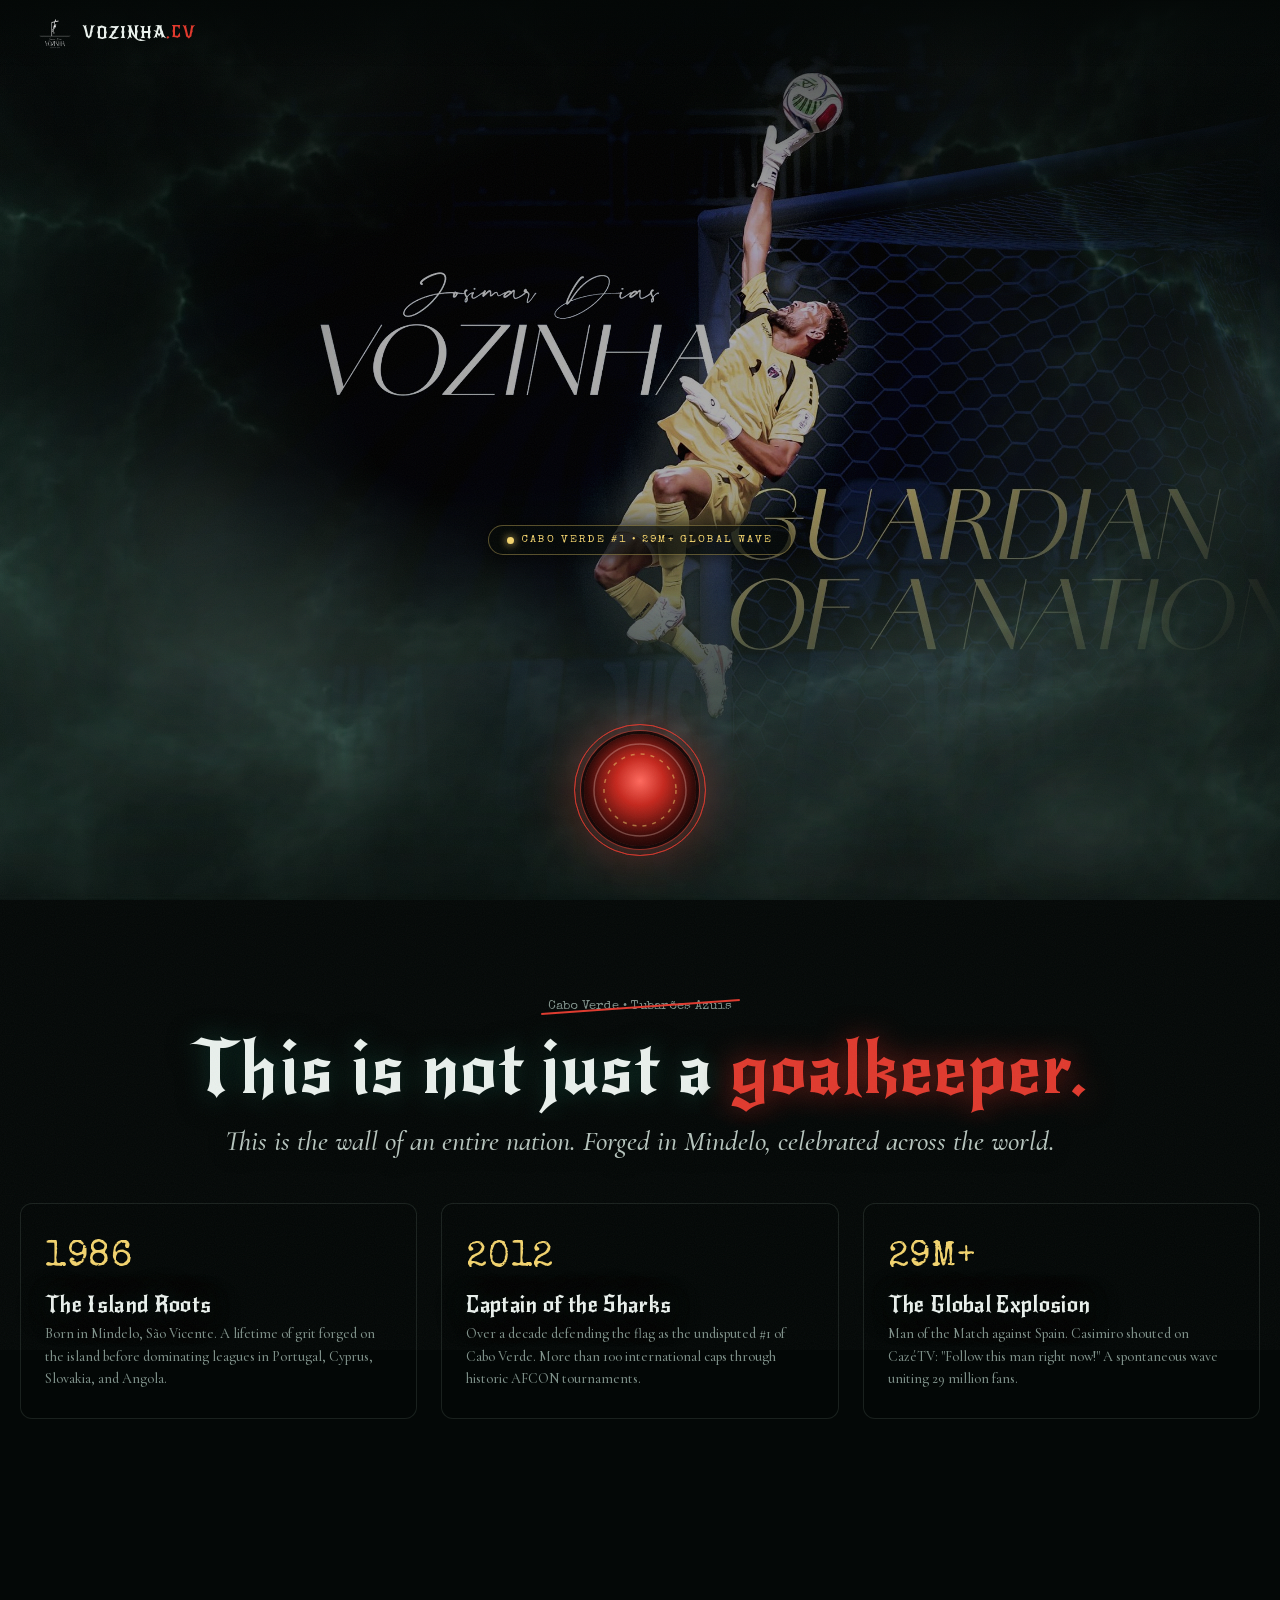
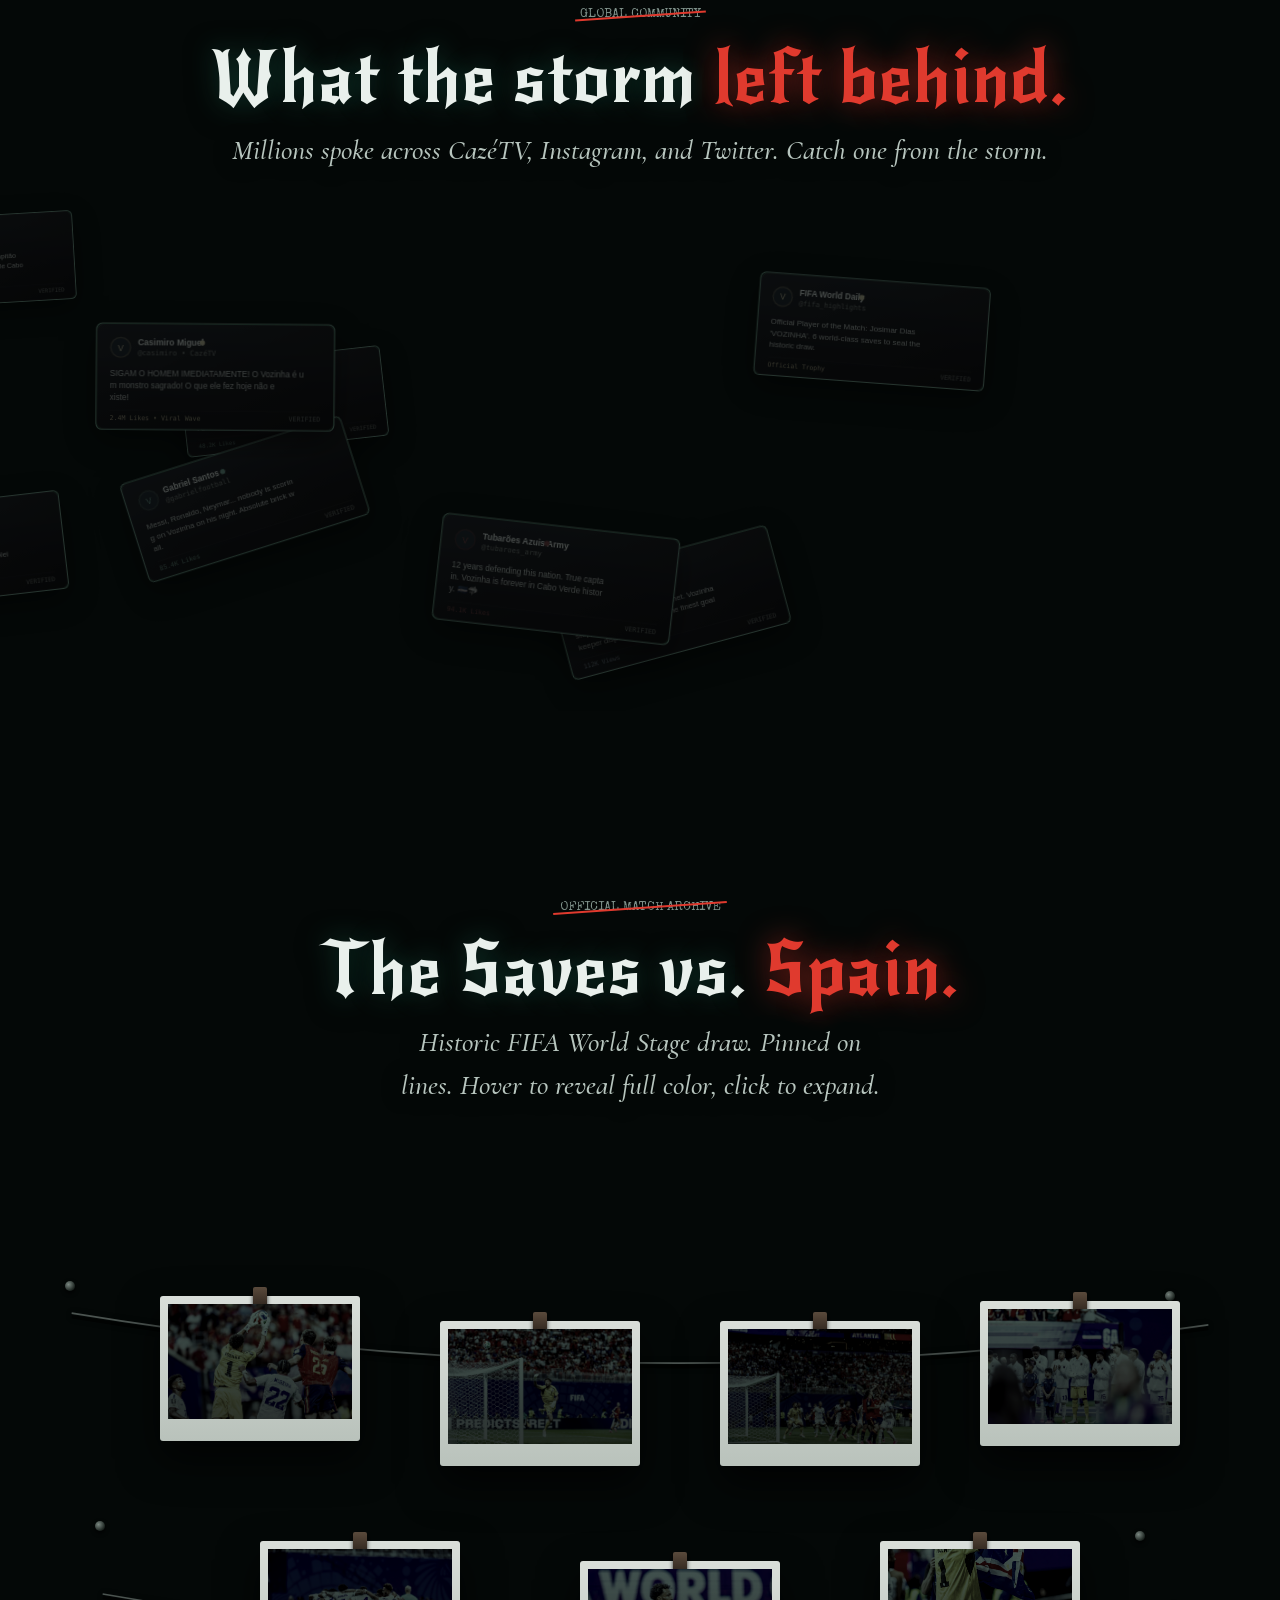
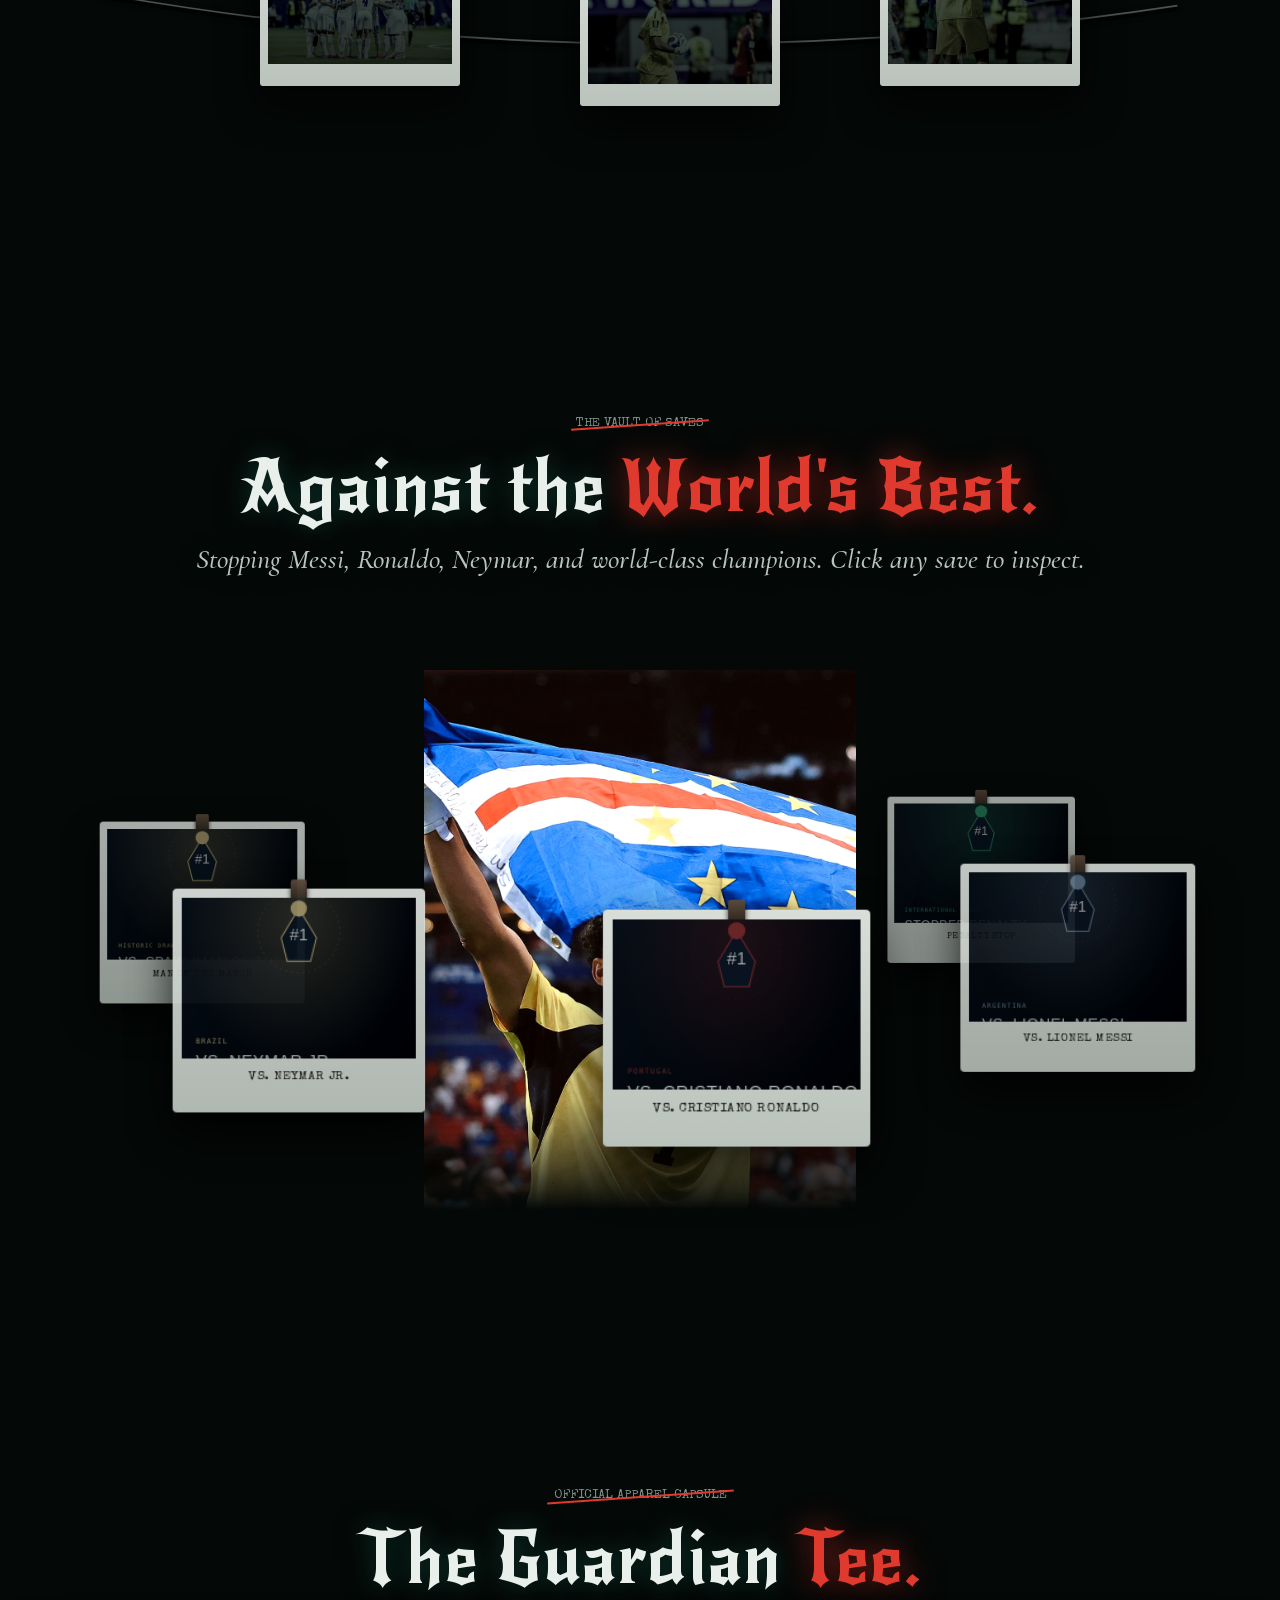
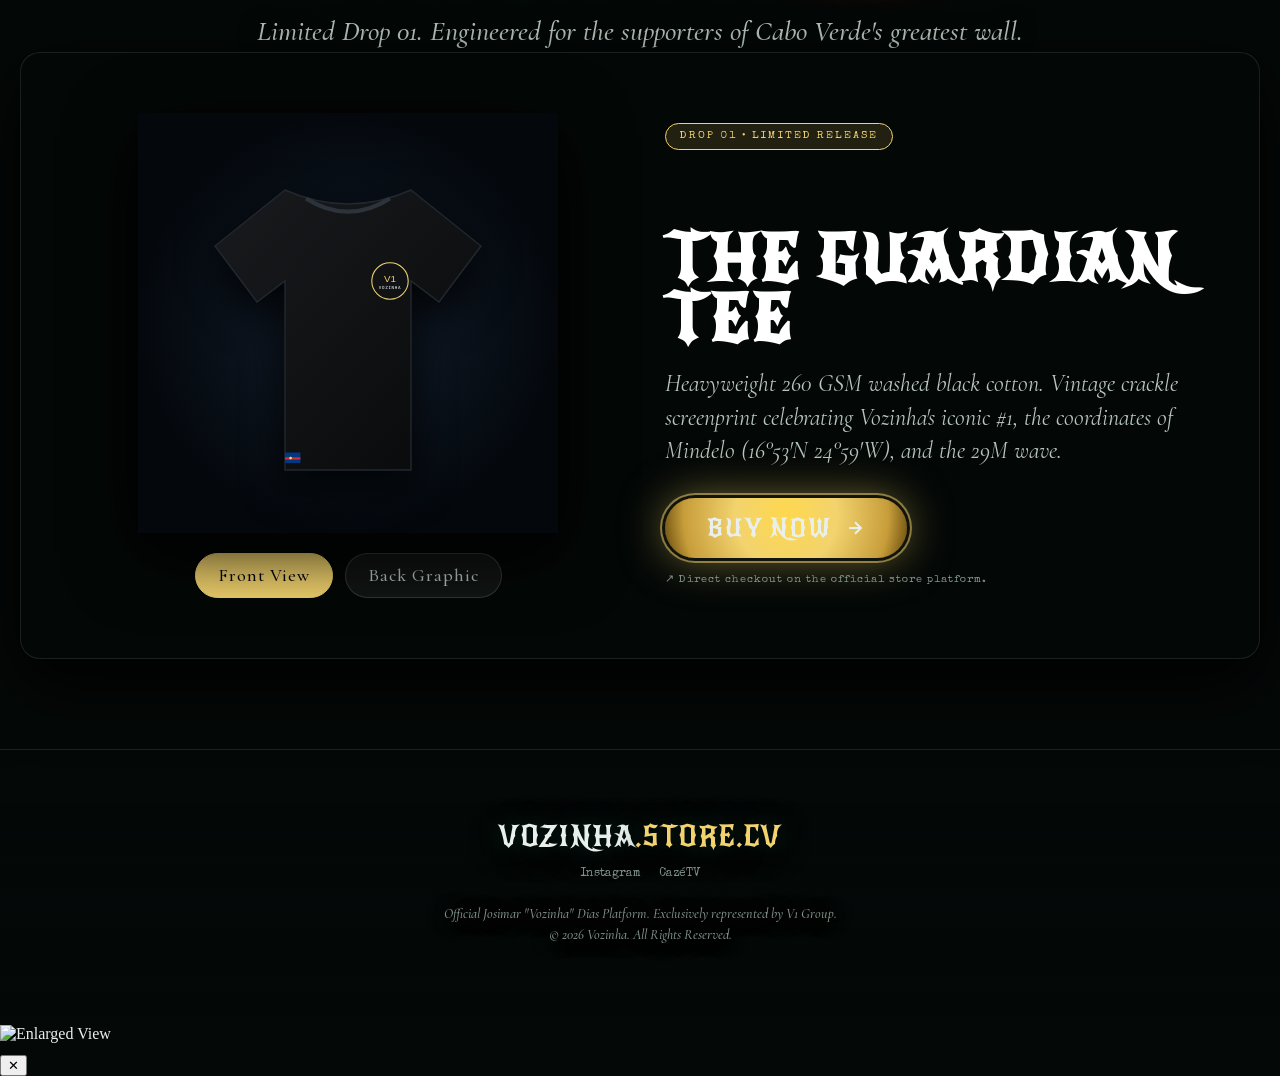
==== commit d67a6e98: "Remove Drop 01 anchors from header and hero; bind amulet directly to lightning trigger" ====
--- a/index.html
+++ b/index.html
@@ -50,12 +50,6 @@
         <img src="assets/vozinha/logo.png" alt="Vozinha Logo" width="36" height="36">
         <span>VOZINHA<em>.CV</em></span>
       </a>
-      <div class="nav-right">
-        <a class="login" href="#drop">
-          <svg viewBox="0 0 24 24" fill="none" stroke="currentColor" stroke-width="2"><path d="M6 2 3 6v14a2 2 0 0 0 2 2h14a2 2 0 0 0 2-2V6l-3-4Z"/><path d="M3 6h18"/><path d="M16 10a4 4 0 0 1-8 0"/></svg>
-          <span>Drop 01</span>
-        </a>
-      </div>
     </header>
 
     <!-- MAIN PAGE CONTENT -->
@@ -86,17 +80,16 @@
           <h1 class="title">VOZINHA<span class="gold">.</span></h1>
           <p class="line">Captain. Guardian. <em>The Wall of Mindelo.</em></p>
 
-          <!-- The Glowing Pulsing Amulet Button -->
+          <!-- Atmospheric Pulsing Amulet (Triggers Lightning) -->
           <div style="margin-top: 30px;">
-            <a href="#drop" class="amulet" aria-label="Explore Drop 01 T-Shirt" style="display: inline-flex; align-items: center; justify-content: center;">
+            <button type="button" class="amulet" id="amuletBtn" aria-label="Awaken the storm">
               <span class="ring"></span>
               <span class="ring r2"></span>
               <svg viewBox="0 0 112 112" aria-hidden="true">
                 <circle cx="56" cy="56" r="46" fill="none" stroke="rgba(255,210,200,.3)" stroke-width="1.5"></circle>
                 <circle cx="56" cy="56" r="36" fill="none" stroke="rgba(242,211,110,.5)" stroke-width="1.5" stroke-dasharray="4 6"></circle>
               </svg>
-              <span class="paint" style="color: #fff; font-size: 13px; letter-spacing: 1px; text-transform: uppercase; font-weight: bold; z-index: 2;">DROP 01</span>
-            </a>
+            </button>
           </div>
         </div>
       </section>
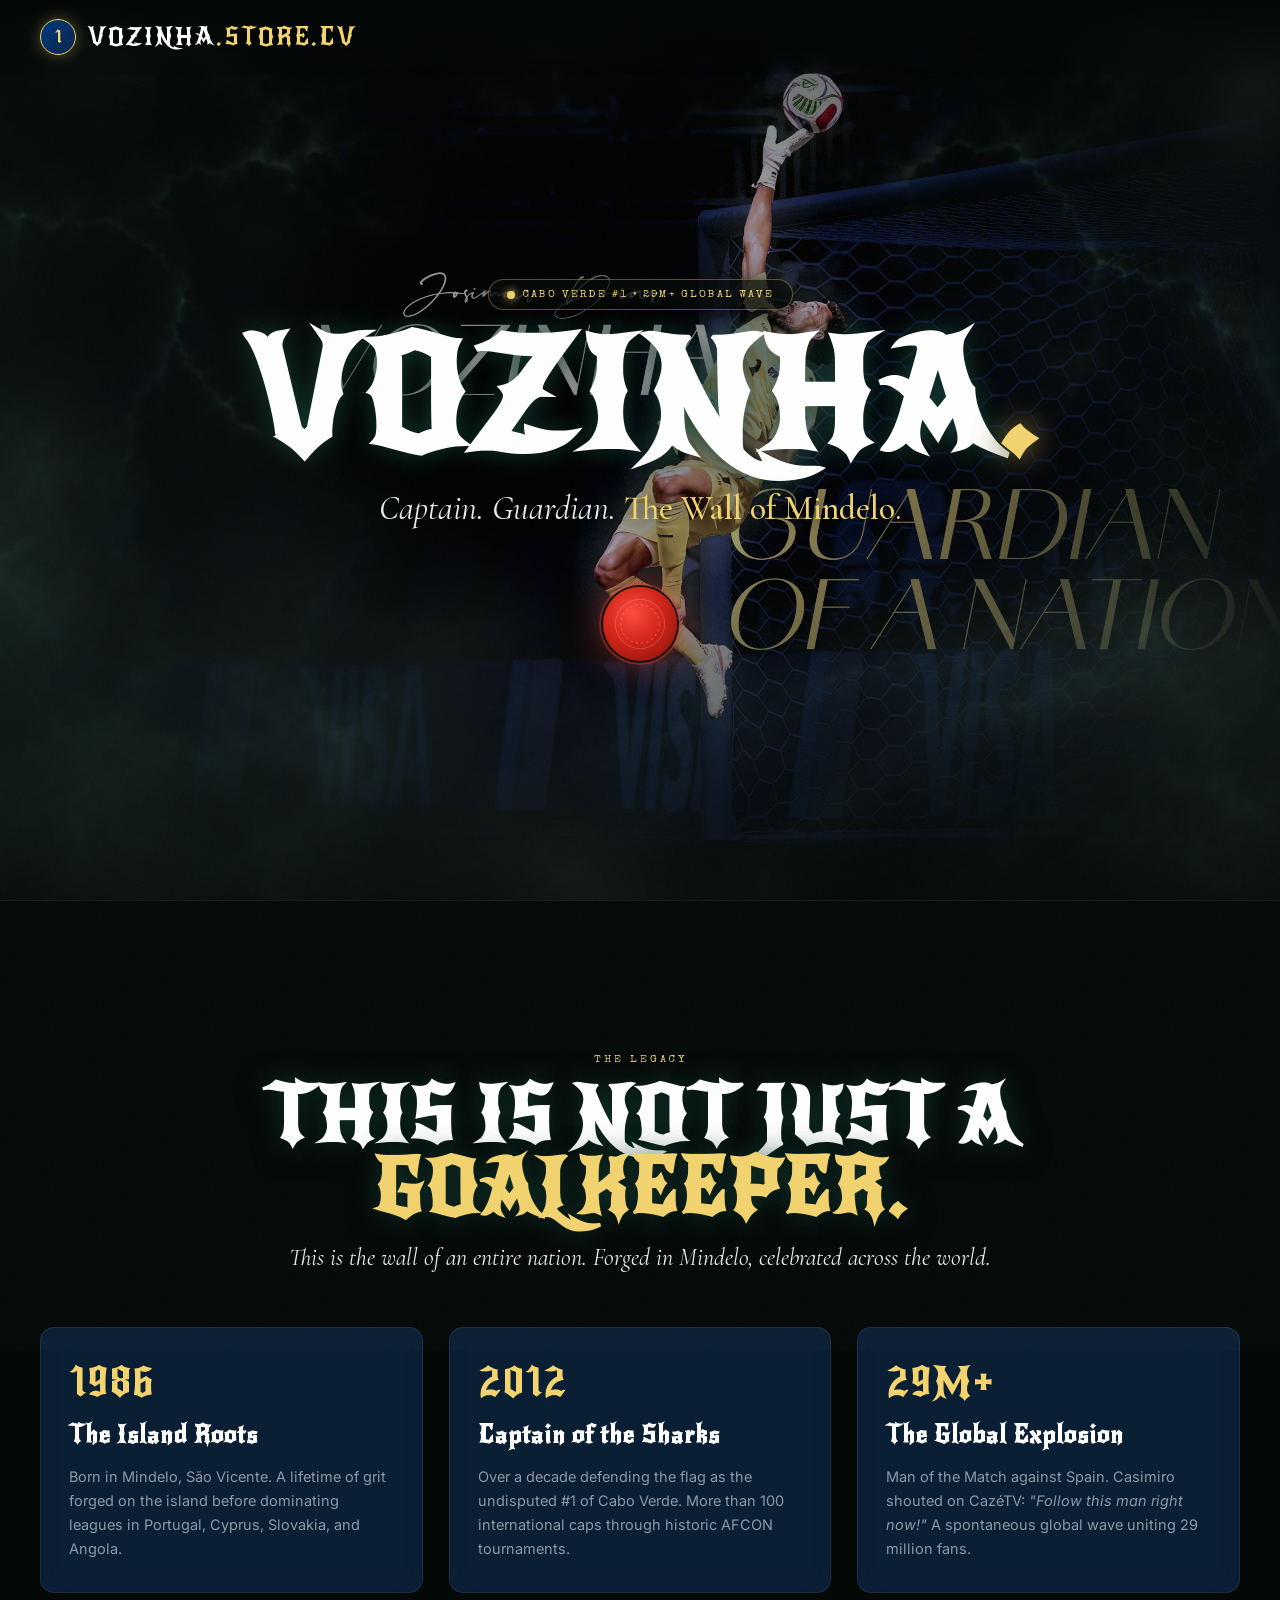
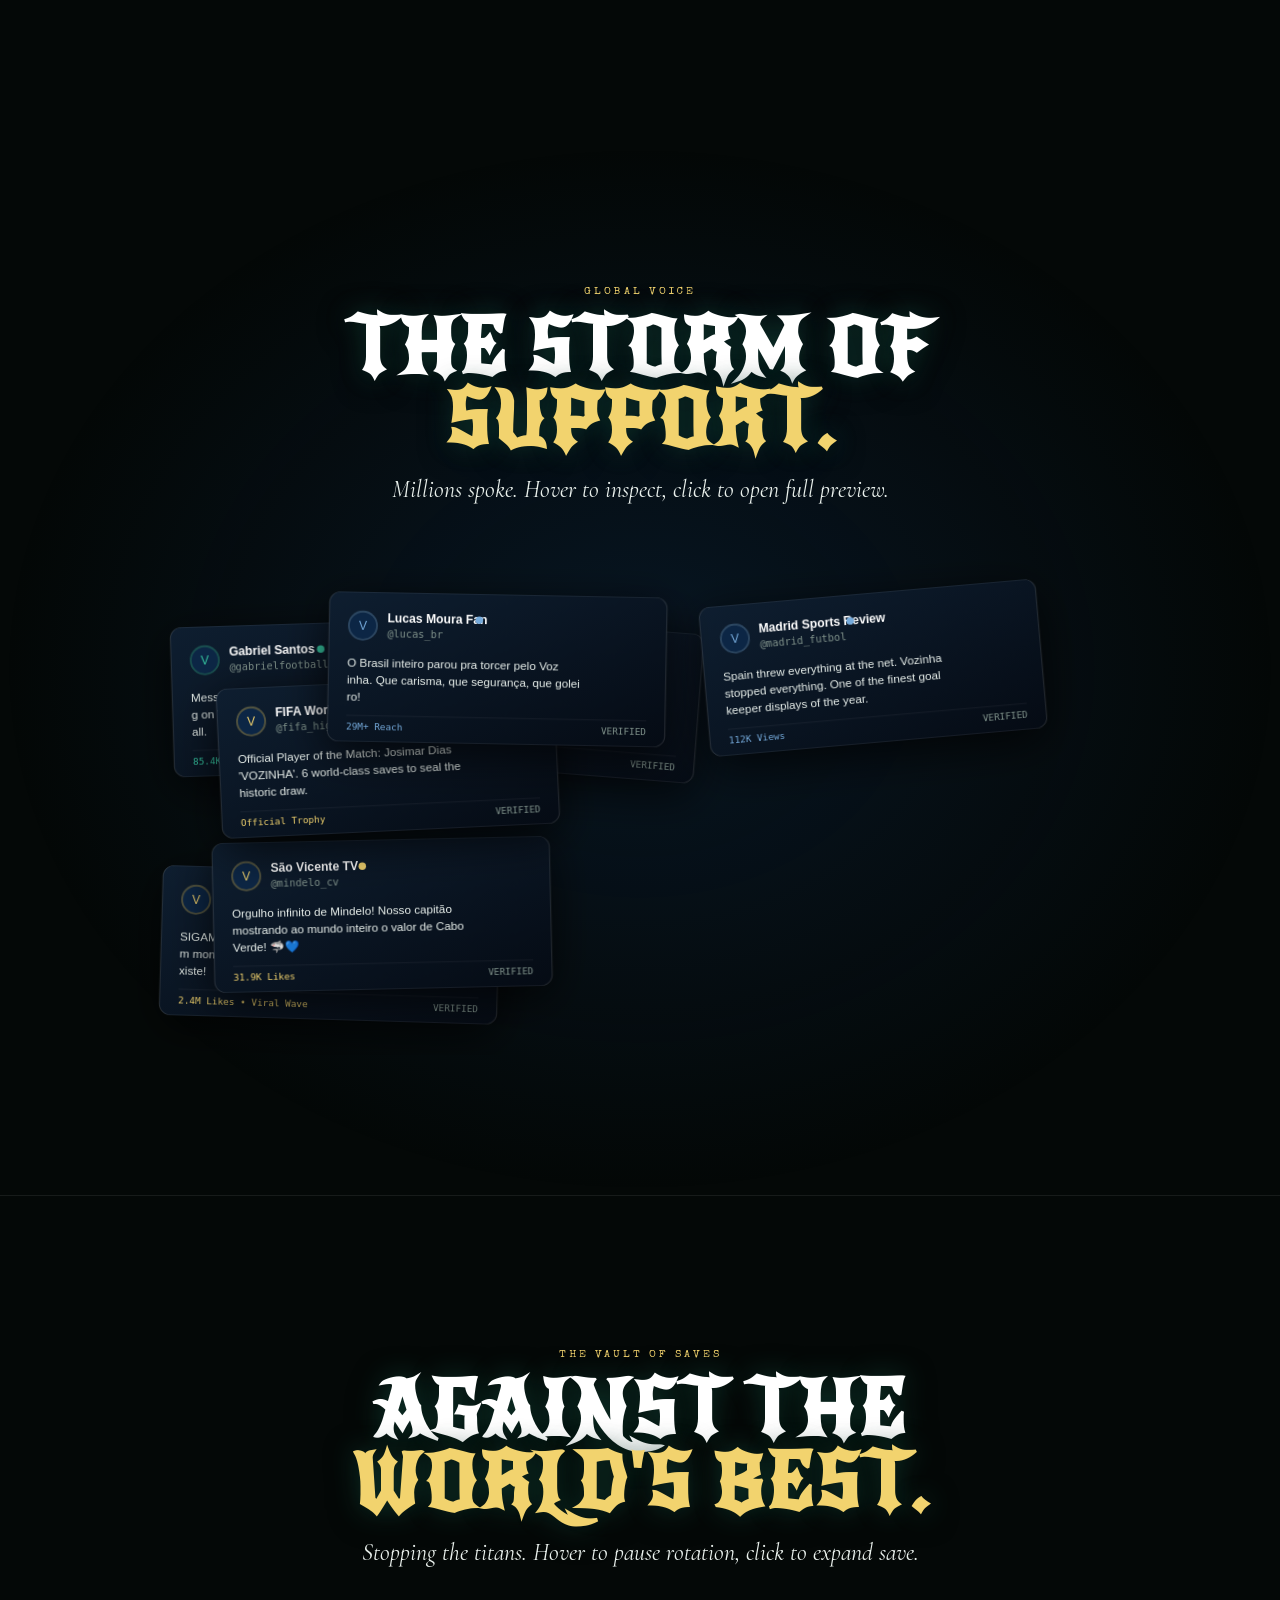
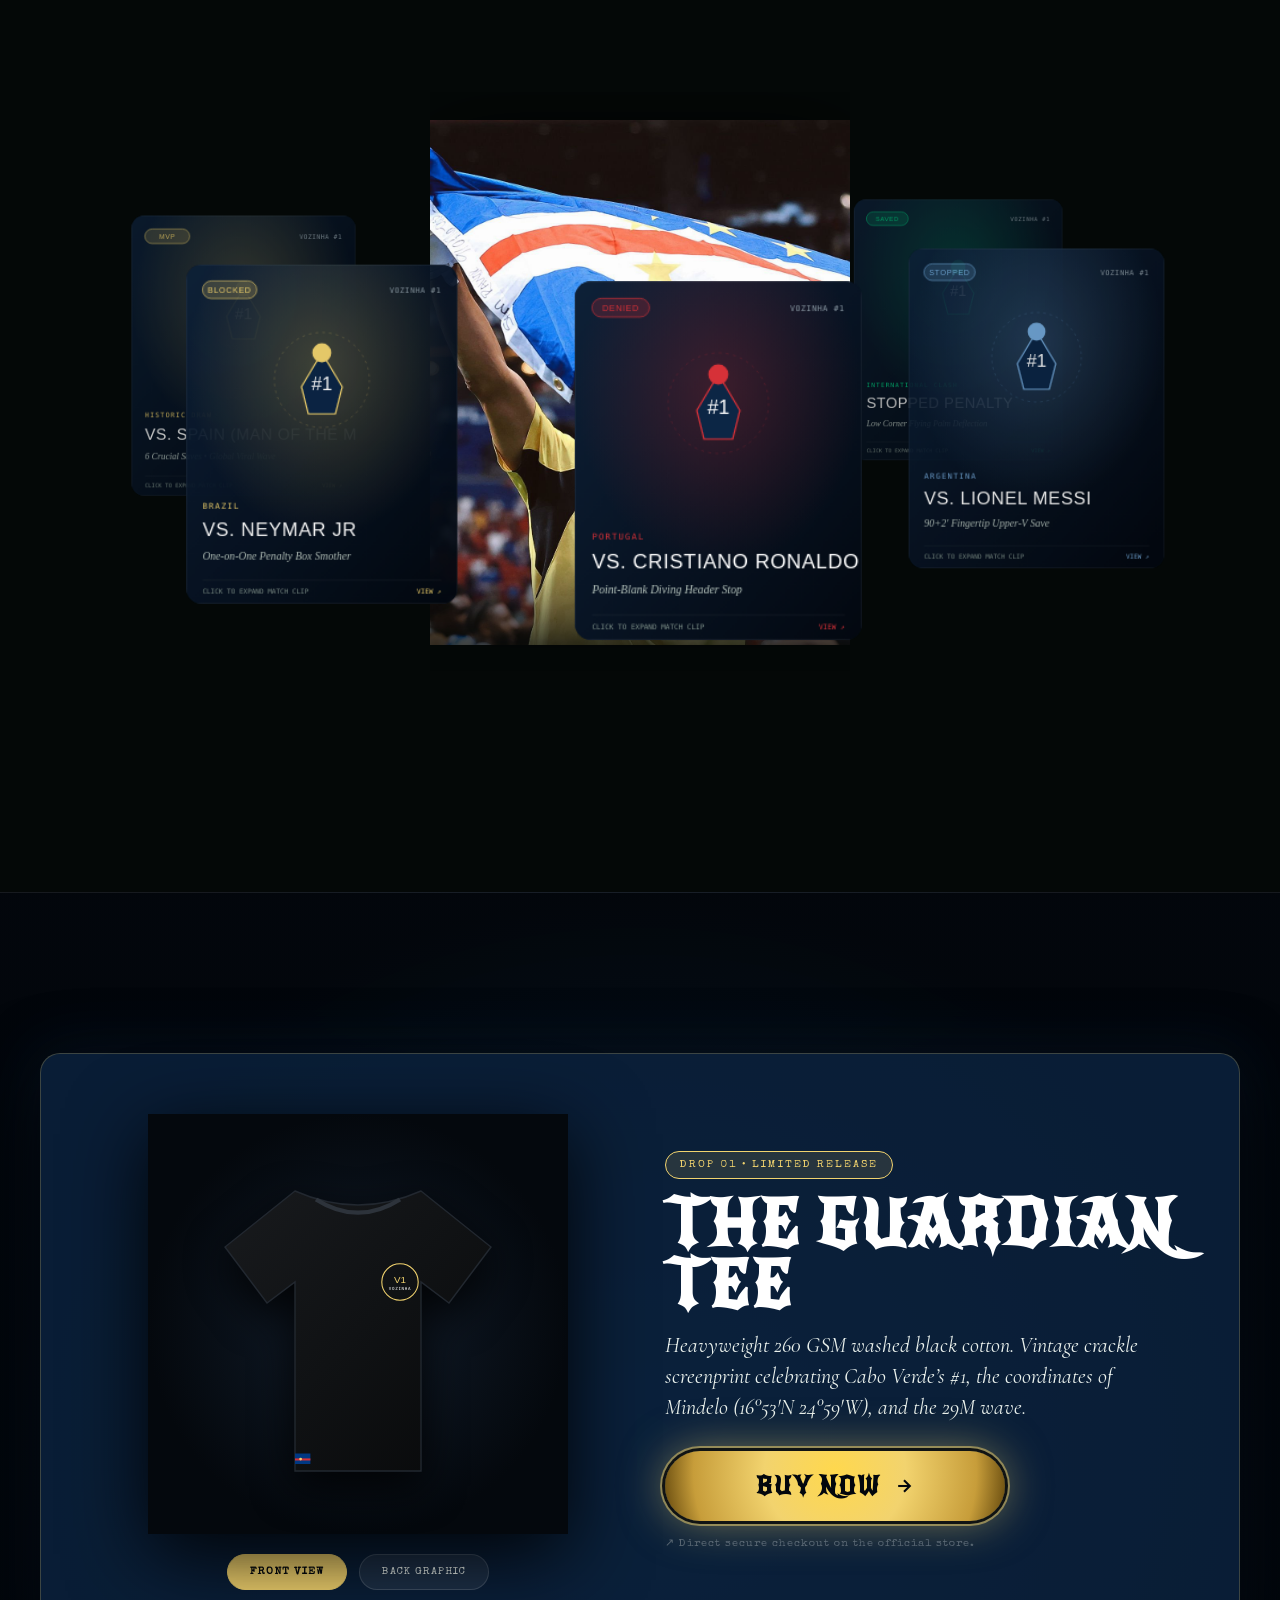
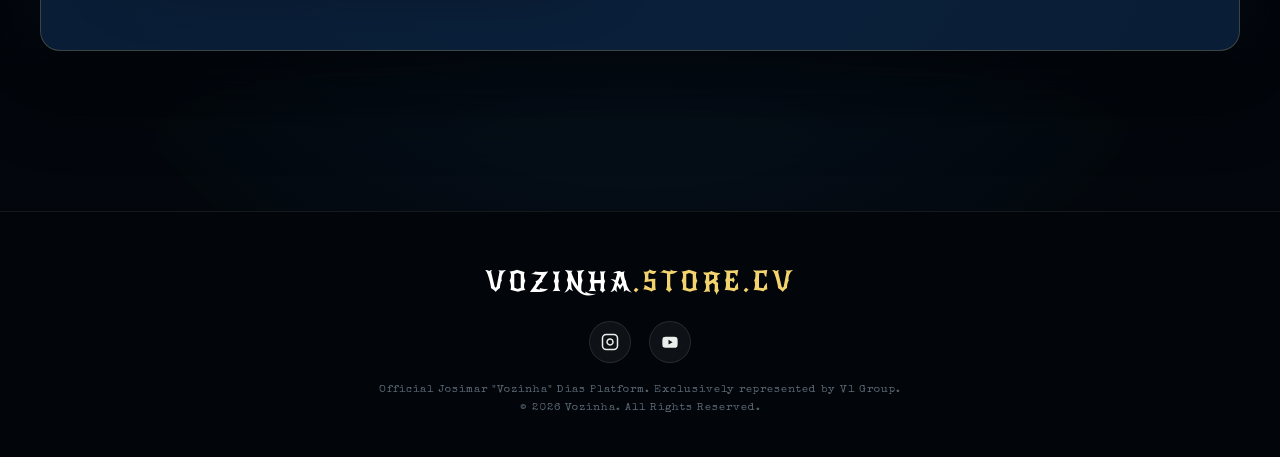
==== commit 70d119d1: "Restore interactive photo gallery mechanics: working comments storm hover/modal, 3D vault saves orbi" ====
--- a/index.html
+++ b/index.html
@@ -23,315 +23,247 @@
   <link rel="preconnect" href="https://fonts.gstatic.com" crossorigin>
   <link href="https://fonts.googleapis.com/css2?family=Bebas+Neue&family=Inter:wght@400;500;600;700&display=swap" rel="stylesheet">
 
-  <!-- Master Stylesheet (Embedded New Rocker, Cormorant Garamond, Special Elite + Storm Core) -->
+  <!-- Master Stylesheet -->
   <link rel="stylesheet" href="styles/main.css">
 </head>
-<body class="stb-body">
-
-  <div class="stb-storm" id="stb-storm">
-
-    <!-- CONTINUOUS ATMOSPHERE STACK -->
-    <div class="sky" aria-hidden="true">
-      <img src="assets/images/storm-loop-poster.jpg" alt="Storm Sky" fetchpriority="high">
+<body>
+
+  <!-- ===================================================================
+       ATMOSPHERE STACK (From Digital Dropouts Engine)
+       =================================================================== -->
+  <div class="sky-bg" aria-hidden="true">
+    <img src="assets/images/storm-loop-poster.jpg" alt="Storm Sky" fetchpriority="high">
+  </div>
+
+  <canvas class="smoke-canvas" aria-hidden="true"></canvas>
+  <div class="fx-flash" aria-hidden="true"></div>
+  <div class="film-grain" aria-hidden="true"></div>
+
+  <!-- ===================================================================
+       TOP MINIMAL NAVIGATION
+       =================================================================== -->
+  <header class="site-header">
+    <div class="wrap" style="display: flex; align-items: center; justify-content: space-between;">
+      <a href="#top" class="brand-link" aria-label="Vozinha Official Platform">
+        <span class="brand-badge">1</span>
+        <span class="brand-text">VOZINHA<span>.STORE.CV</span></span>
+      </a>
     </div>
-
-    <!-- Canvas 2D Procedural Smoke -->
-    <canvas class="fx-smoke" aria-hidden="true"></canvas>
-
-    <!-- Fullscreen Lightning Flash Overlay -->
-    <div class="fx-flash" aria-hidden="true"></div>
-
-    <!-- Procedural SVG Film Grain Overlay -->
-    <div class="fx-grain" aria-hidden="true"></div>
-
-    <!-- Top Minimal Navigation Bar -->
-    <header class="nav">
-      <a class="brand" href="#top" aria-label="Vozinha Official Platform">
-        <img src="assets/vozinha/logo.png" alt="Vozinha Logo" width="36" height="36">
-        <span>VOZINHA<em>.CV</em></span>
-      </a>
-    </header>
-
-    <!-- MAIN PAGE CONTENT -->
-    <div class="page" id="top">
-
-      <!-- ===================================================================
-           SECTION 1: THE GATE (Hero Fold)
-           =================================================================== -->
-      <section class="gate">
-        <div class="scene">
-          <!-- 4K Real Vozinha Banner with Atmospheric Masking -->
-          <img class="hero-photo" src="assets/vozinha/banner.jpg" alt="Vozinha — Goalkeeper of Cabo Verde" fetchpriority="high">
-        </div>
-
-        <!-- Animated SVG Lightning Bolt -->
-        <svg class="gate-bolt" viewBox="0 0 1600 900" preserveAspectRatio="none" aria-hidden="true">
-          <path class="main" d="M 760 0 L 790 140 L 750 190 L 815 360 L 780 400 L 810 560 L 795 640"></path>
-          <path class="thin" d="M 750 190 L 700 260 L 715 300"></path>
-          <path class="thin" d="M 815 360 L 870 420 L 855 470"></path>
-        </svg>
-
-        <div class="gate-ui">
-          <div class="hero-tag-pill">
-            <span class="dot"></span>
-            <span>CABO VERDE #1 • 29M+ GLOBAL WAVE</span>
-          </div>
-
-          <h1 class="title">VOZINHA<span class="gold">.</span></h1>
-          <p class="line">Captain. Guardian. <em>The Wall of Mindelo.</em></p>
-
-          <!-- Atmospheric Pulsing Amulet (Triggers Lightning) -->
-          <div style="margin-top: 30px;">
-            <button type="button" class="amulet" id="amuletBtn" aria-label="Awaken the storm">
-              <span class="ring"></span>
-              <span class="ring r2"></span>
-              <svg viewBox="0 0 112 112" aria-hidden="true">
-                <circle cx="56" cy="56" r="46" fill="none" stroke="rgba(255,210,200,.3)" stroke-width="1.5"></circle>
-                <circle cx="56" cy="56" r="36" fill="none" stroke="rgba(242,211,110,.5)" stroke-width="1.5" stroke-dasharray="4 6"></circle>
-              </svg>
-            </button>
-          </div>
-        </div>
-      </section>
-
-      <!-- ===================================================================
-           SECTION 2: THE MANIFESTO / STORY
-           =================================================================== -->
-      <section class="block not">
-        <div class="wrap head">
-          <span class="tag">Cabo Verde • Tubarões Azuis</span>
-          <h2 class="title">This is not just a <em>goalkeeper.</em></h2>
-          <span class="line">This is the wall of an entire nation. Forged in Mindelo, celebrated across the world.</span>
-        </div>
-
-        <div class="wrap" style="margin-top: 40px;">
-          <div style="display: grid; grid-template-columns: repeat(auto-fit, minmax(280px, 1fr)); gap: 24px;">
-            <div style="background: rgba(4,8,7,.8); border: 1px solid var(--line); border-radius: 12px; padding: 28px 24px;">
-              <div class="paint" style="color: var(--cv-gold); font-size: 36px; margin-bottom: 8px;">1986</div>
-              <h3 class="title" style="font-size: 22px; margin-bottom: 8px;">The Island Roots</h3>
-              <p style="color: var(--mute); font-size: 14px; line-height: 1.6;">Born in Mindelo, São Vicente. A lifetime of grit forged on the island before dominating leagues in Portugal, Cyprus, Slovakia, and Angola.</p>
-            </div>
-            <div style="background: rgba(4,8,7,.8); border: 1px solid var(--line); border-radius: 12px; padding: 28px 24px;">
-              <div class="paint" style="color: var(--cv-gold); font-size: 36px; margin-bottom: 8px;">2012</div>
-              <h3 class="title" style="font-size: 22px; margin-bottom: 8px;">Captain of the Sharks</h3>
-              <p style="color: var(--mute); font-size: 14px; line-height: 1.6;">Over a decade defending the flag as the undisputed #1 of Cabo Verde. More than 100 international caps through historic AFCON tournaments.</p>
-            </div>
-            <div style="background: rgba(4,8,7,.8); border: 1px solid var(--line); border-radius: 12px; padding: 28px 24px;">
-              <div class="paint" style="color: var(--cv-gold); font-size: 36px; margin-bottom: 8px;">29M+</div>
-              <h3 class="title" style="font-size: 22px; margin-bottom: 8px;">The Global Explosion</h3>
-              <p style="color: var(--mute); font-size: 14px; line-height: 1.6;">Man of the Match against Spain. Casimiro shouted on CazéTV: <em>"Follow this man right now!"</em> A spontaneous wave uniting 29 million fans.</p>
-            </div>
-          </div>
-        </div>
-      </section>
-
-      <!-- ===================================================================
-           SECTION 3: THE COMMENTS STORM (Drifting Social Proof)
-           =================================================================== -->
-      <section class="block stories">
-        <div class="wrap head">
-          <span class="tag">GLOBAL COMMUNITY</span>
-          <h2 class="title">What the storm <em>left behind.</em></h2>
-          <span class="line">Millions spoke across CazéTV, Instagram, and Twitter. Catch one from the storm.</span>
-        </div>
-
-        <!-- Drifting Screenshots Physics Engine Container -->
-        <div class="fx-leaves" id="commentsStorm" aria-label="Drifting fan comments" style="position: relative; height: clamp(450px, 60vh, 550px); opacity: 0.95;">
-          <!-- JavaScript dynamically spawns and animates authentic comment cards -->
-        </div>
-      </section>
-
-      <!-- ===================================================================
-           SECTION 4: THE CLOTHESLINE DARKROOM (Match Photos vs Spain)
-           =================================================================== -->
-      <section class="block darkroom-showcase">
-        <div class="wrap head">
-          <span class="tag">OFFICIAL MATCH ARCHIVE</span>
-          <h2 class="title">The Saves vs. <em>Spain.</em></h2>
-          <span class="line">Historic FIFA World Stage draw. Pinned on lines. Hover to reveal full color, click to expand.</span>
-        </div>
-
-        <div class="wrap">
-          <div class="pile" style="margin-top: 20px;">
-            <!-- Sagging Clothesline Cords -->
-            <svg class="lines" viewBox="0 0 1200 600" preserveAspectRatio="none" aria-hidden="true">
-              <path class="shadow" d="M 50 160 Q 600 240 1150 170"></path>
-              <path d="M 50 160 Q 600 240 1150 170"></path>
-              <path class="shadow" d="M 80 400 Q 600 480 1120 410"></path>
-              <path d="M 80 400 Q 600 480 1120 410"></path>
+  </header>
+
+  <main id="top">
+
+    <!-- ===================================================================
+         SECTION 1: HERO ("The Gate")
+         =================================================================== -->
+    <section class="hero-section" id="hero">
+      <div class="hero-scene">
+        <!-- 4K Real Vozinha Banner with Atmospheric Masking -->
+        <img class="hero-photo" src="assets/vozinha/banner.jpg" alt="Vozinha — Goalkeeper of Cabo Verde" fetchpriority="high">
+      </div>
+
+      <!-- Animated SVG Lightning Bolt -->
+      <svg class="gate-bolt" viewBox="0 0 1600 900" preserveAspectRatio="none" aria-hidden="true">
+        <path class="main" d="M 760 0 L 790 140 L 750 190 L 815 360 L 780 400 L 810 560 L 795 640"></path>
+        <path class="thin" d="M 750 190 L 700 260 L 715 300"></path>
+        <path class="thin" d="M 815 360 L 870 420 L 855 470"></path>
+      </svg>
+
+      <div class="wrap hero-content">
+        <div class="status-pill">
+          <span class="pulse-dot"></span>
+          <span>CABO VERDE #1 • 29M+ GLOBAL WAVE</span>
+        </div>
+
+        <h1 class="hero-title">VOZINHA<span class="gold">.</span></h1>
+        <p class="hero-subtitle">Captain. Guardian. <em>The Wall of Mindelo.</em></p>
+
+        <!-- Atmospheric Pulsing Amulet (Click triggers lightning strike & thunder) -->
+        <div style="margin-top: 15px;">
+          <button type="button" class="amulet-trigger" id="amuletBtn" aria-label="Awaken the storm">
+            <span class="sonar"></span>
+            <span class="sonar r2"></span>
+            <svg viewBox="0 0 112 112" width="60" height="60" aria-hidden="true">
+              <circle cx="56" cy="56" r="46" fill="none" stroke="rgba(255,210,200,.3)" stroke-width="1.5"></circle>
+              <circle cx="56" cy="56" r="36" fill="none" stroke="rgba(242,211,110,.5)" stroke-width="1.5" stroke-dasharray="4 6"></circle>
             </svg>
-
-            <!-- Cast Iron Mounting Nails -->
-            <div class="nail" style="left: 50px; top: 160px;"></div>
-            <div class="nail" style="left: 1150px; top: 170px;"></div>
-            <div class="nail" style="left: 80px; top: 400px;"></div>
-            <div class="nail" style="left: 1120px; top: 410px;"></div>
-
-            <!-- Real High-Res 4K Action Photos Pinned on Line 1 -->
-            <div class="card hung" style="left: 140px; top: 170px; --d: 4.2s; --dl: 0.2s;">
-              <img src="assets/vozinha/spain-111.jpg" alt="Vozinha Diving Save vs Spain" loading="lazy">
-            </div>
-            <div class="card hung" style="left: 420px; top: 195px; --d: 3.8s; --dl: 0.5s;">
-              <img src="assets/vozinha/spain-98.jpg" alt="Vozinha Commanding The Defense" loading="lazy">
-            </div>
-            <div class="card hung" style="left: 700px; top: 195px; --d: 4.6s; --dl: 0.1s;">
-              <img src="assets/vozinha/spain-86.jpg" alt="Point Blank Reflex Stop vs Spain" loading="lazy">
-            </div>
-            <div class="card hung" style="left: 960px; top: 175px; --d: 3.9s; --dl: 0.8s;">
-              <img src="assets/vozinha/spain-71.jpg" alt="Vozinha Celebrating With Tubarões Azuis" loading="lazy">
-            </div>
-
-            <!-- Real High-Res 4K Action Photos Pinned on Line 2 -->
-            <div class="card hung" style="left: 240px; top: 415px; --d: 4.4s; --dl: 0.4s;">
-              <img src="assets/vozinha/spain-72.jpg" alt="Vozinha Post-Match Focus" loading="lazy">
-            </div>
-            <div class="card hung" style="left: 560px; top: 435px; --d: 4.1s; --dl: 0.7s;">
-              <img src="assets/vozinha/spain-89.jpg" alt="Historic World Stage Match Action" loading="lazy">
-            </div>
-            <div class="card hung" style="left: 860px; top: 415px; --d: 4.5s; --dl: 0.3s;">
-              <img src="assets/vozinha/spain-167.jpg" alt="Captain Vozinha In Stance" loading="lazy">
-            </div>
-          </div>
-        </div>
-      </section>
-
-      <!-- ===================================================================
-           SECTION 5: THE 3D VAULT (Vozinha & Legendary Saves Orbit)
-           =================================================================== -->
-      <section class="block trophy" id="vault">
-        <div class="wrap head">
-          <span class="tag">THE VAULT OF SAVES</span>
-          <h2 class="title">Against the <em>World's Best.</em></h2>
-          <span class="line">Stopping Messi, Ronaldo, Neymar, and world-class champions. Click any save to inspect.</span>
-        </div>
-
-        <div class="wrap" style="position: relative;">
-          <div class="vault-stage" id="vaultStage" style="position: relative; width: 100%; height: clamp(620px, 80vh, 800px); display: flex; align-items: center; justify-content: center;">
-            
-            <!-- Real High-Res Cutout / Portrait of Vozinha Centered -->
-            <div class="vault-baba-wrap">
-              <img src="assets/vozinha/portrait.jpeg" alt="Captain Vozinha Portrait" loading="lazy">
-            </div>
-
-            <!-- Orbiting 3D Save Cards revolving around him -->
-            <div class="vault-card-stage" id="vaultCardStage">
-              <div class="vault-orbit-card" data-src="assets/images/save-messi.svg" data-title="Save vs. Lionel Messi">
-                <img src="assets/images/save-messi.svg" alt="Save vs Lionel Messi" loading="lazy">
-                <div class="vault-card-caption">Vs. Lionel Messi</div>
-              </div>
-              <div class="vault-orbit-card" data-src="assets/images/save-ronaldo.svg" data-title="Save vs. Cristiano Ronaldo">
-                <img src="assets/images/save-ronaldo.svg" alt="Save vs Cristiano Ronaldo" loading="lazy">
-                <div class="vault-card-caption">Vs. Cristiano Ronaldo</div>
-              </div>
-              <div class="vault-orbit-card" data-src="assets/images/save-neymar.svg" data-title="Save vs. Neymar Jr.">
-                <img src="assets/images/save-neymar.svg" alt="Save vs Neymar Jr" loading="lazy">
-                <div class="vault-card-caption">Vs. Neymar Jr.</div>
-              </div>
-              <div class="vault-orbit-card" data-src="assets/images/save-spain.svg" data-title="MVP vs. Spain">
-                <img src="assets/images/save-spain.svg" alt="Man of the Match vs Spain" loading="lazy">
-                <div class="vault-card-caption">Man of the Match</div>
-              </div>
-              <div class="vault-orbit-card" data-src="assets/images/save-afcon.svg" data-title="AFCON Miracle Save">
-                <img src="assets/images/save-afcon.svg" alt="AFCON Quarter-Final Stop" loading="lazy">
-                <div class="vault-card-caption">AFCON Miracle</div>
-              </div>
-              <div class="vault-orbit-card" data-src="assets/images/save-penalty.svg" data-title="The Penalty Block">
-                <img src="assets/images/save-penalty.svg" alt="Flying Penalty Deflection" loading="lazy">
-                <div class="vault-card-caption">Penalty Stop</div>
-              </div>
-            </div>
-
-          </div>
-        </div>
-      </section>
-
-      <!-- ===================================================================
-           SECTION 6: THE DEBUT DROP (The Guardian T-Shirt)
-           =================================================================== -->
-      <section class="block drop-showcase" id="drop">
-        <div class="wrap head">
-          <span class="tag">OFFICIAL APPAREL CAPSULE</span>
-          <h2 class="title">The Guardian <em>Tee.</em></h2>
-          <span class="line">Limited Drop 01. Engineered for the supporters of Cabo Verde's greatest wall.</span>
-        </div>
-
-        <div class="wrap">
-          <div class="drop-container">
-            <!-- T-Shirt Interactive Stage -->
-            <div class="tee-stage">
-              <div class="tee-view">
-                <img id="teeFront" src="assets/images/tee-front.svg" alt="The Guardian Tee Front View" loading="lazy">
-                <img id="teeBack" class="hidden" src="assets/images/tee-back.svg" alt="The Guardian Tee Back Graphic" loading="lazy">
-              </div>
-              <div class="tee-buttons">
-                <button type="button" class="tee-toggle-btn active" id="btnFront">Front View</button>
-                <button type="button" class="tee-toggle-btn" id="btnBack">Back Graphic</button>
-              </div>
-            </div>
-
-            <!-- Product Details & Direct E-Commerce Buy Button -->
-            <div class="drop-meta">
-              <span class="badge">DROP 01 • LIMITED RELEASE</span>
-              <h3>THE GUARDIAN TEE</h3>
-              <p class="desc">
-                Heavyweight 260 GSM washed black cotton. Vintage crackle screenprint celebrating Vozinha's iconic #1, the coordinates of Mindelo (16°53'N 24°59'W), and the 29M wave.
-              </p>
-
-              <!-- Single Direct Buy Now Button -->
-              <a href="https://vozinha.store.cv/shop" target="_blank" rel="noopener" class="btn-buy-drop" aria-label="Buy The Guardian Tee on Official Store">
-                <span>BUY NOW</span>
-                <svg viewBox="0 0 24 24" fill="none" stroke="currentColor" stroke-width="2.5"><path d="M5 12h14"/><path d="m12 5 7 7-7 7"/></svg>
-              </a>
-              <p style="color: var(--mute); font-family: var(--font-paint); font-size: 11px; margin-top: 14px; letter-spacing: 1px;">
-                ↗ Direct checkout on the official store platform.
-              </p>
-            </div>
-          </div>
-        </div>
-      </section>
-
-      <!-- ===================================================================
-           MINIMALIST FOOTER
-           =================================================================== -->
-      <footer>
-        <div class="wrap" style="text-align: center; padding: 40px 0;">
-          <div class="title" style="font-size: 28px; margin-bottom: 14px;">
-            VOZINHA<span style="color: var(--cv-gold);">.STORE.CV</span>
-          </div>
-
-          <div style="display: flex; justify-content: center; gap: 18px; margin-bottom: 20px;">
-            <a href="https://www.instagram.com/vozinha_oficial/" target="_blank" rel="noopener" class="login" aria-label="Instagram">
-              Instagram
+          </button>
+        </div>
+      </div>
+    </section>
+
+    <!-- ===================================================================
+         SECTION 2: THE MANIFESTO / STORY
+         =================================================================== -->
+    <section class="story-section" id="story">
+      <div class="wrap">
+        <div class="section-head">
+          <span class="section-tag">THE LEGACY</span>
+          <h2 class="section-title">THIS IS NOT JUST A <em>GOALKEEPER.</em></h2>
+          <p class="section-lead">This is the wall of an entire nation. Forged in Mindelo, celebrated across the world.</p>
+        </div>
+
+        <div class="story-grid">
+          <div class="story-card">
+            <div class="card-num">1986</div>
+            <h3>The Island Roots</h3>
+            <p>Born in Mindelo, São Vicente. A lifetime of grit forged on the island before dominating leagues in Portugal, Cyprus, Slovakia, and Angola.</p>
+          </div>
+
+          <div class="story-card">
+            <div class="card-num">2012</div>
+            <h3>Captain of the Sharks</h3>
+            <p>Over a decade defending the flag as the undisputed #1 of Cabo Verde. More than 100 international caps through historic AFCON tournaments.</p>
+          </div>
+
+          <div class="story-card">
+            <div class="card-num">29M+</div>
+            <h3>The Global Explosion</h3>
+            <p>Man of the Match against Spain. Casimiro shouted on CazéTV: <em>"Follow this man right now!"</em> A spontaneous global wave uniting 29 million fans.</p>
+          </div>
+        </div>
+      </div>
+    </section>
+
+    <!-- ===================================================================
+         SECTION 3: THE COMMENTS STORM (Drifting Social Proof)
+         THE NAILED INTERACTIVE GALLERY EFFECT
+         =================================================================== -->
+    <section class="storm-section" id="community">
+      <div class="wrap">
+        <div class="section-head">
+          <span class="section-tag">GLOBAL VOICE</span>
+          <h2 class="section-title">THE STORM OF <em>SUPPORT.</em></h2>
+          <p class="section-lead">Millions spoke. Hover to inspect, click to open full preview.</p>
+        </div>
+      </div>
+
+      <div class="storm-field" id="stormField" aria-label="Drifting fan comments">
+        <!-- Javascript dynamically spawns and animates comment cards -->
+      </div>
+    </section>
+
+    <!-- ===================================================================
+         SECTION 4: THE VAULT (Vozinha & The 3D Saves Orbit)
+         THE NAILED INTERACTIVE GALLERY EFFECT
+         =================================================================== -->
+    <section class="vault-section" id="vault">
+      <div class="wrap">
+        <div class="section-head">
+          <span class="section-tag">THE VAULT OF SAVES</span>
+          <h2 class="section-title">AGAINST THE <em>WORLD'S BEST.</em></h2>
+          <p class="section-lead">Stopping the titans. Hover to pause rotation, click to expand save.</p>
+        </div>
+
+        <div class="vault-stage" id="vaultStage">
+          <!-- Real High-Res Centerpiece Goalkeeper (Portrait of Vozinha) -->
+          <div class="vault-center">
+            <img src="assets/vozinha/portrait.jpeg" alt="Captain Vozinha" loading="lazy" width="420" height="580">
+          </div>
+
+          <!-- 3D Orbiting Highlight Cards (Revolving in 3D around him) -->
+          <div class="orbit-track" id="orbitTrack">
+            <div class="orbit-card" data-src="assets/images/save-messi.svg" data-title="Save vs. Lionel Messi" data-desc="90+2' Upper-corner fingertip deflection stopping the Argentine legend.">
+              <img src="assets/images/save-messi.svg" alt="Save vs Messi" loading="lazy" width="240" height="300">
+            </div>
+            <div class="orbit-card" data-src="assets/images/save-ronaldo.svg" data-title="Save vs. Cristiano Ronaldo" data-desc="Point-blank diving reflex save denying Portugal's talisman.">
+              <img src="assets/images/save-ronaldo.svg" alt="Save vs Ronaldo" loading="lazy" width="240" height="300">
+            </div>
+            <div class="orbit-card" data-src="assets/images/save-neymar.svg" data-title="Save vs. Neymar Jr." data-desc="One-on-one penalty box smother in international showdown.">
+              <img src="assets/images/save-neymar.svg" alt="Save vs Neymar" loading="lazy" width="240" height="300">
+            </div>
+            <div class="orbit-card" data-src="assets/images/save-spain.svg" data-title="Man of the Match vs. Spain" data-desc="6 decisive saves securing Cabo Verde's historic draw on the world stage.">
+              <img src="assets/images/save-spain.svg" alt="MVP vs Spain" loading="lazy" width="240" height="300">
+            </div>
+            <div class="orbit-card" data-src="assets/images/save-afcon.svg" data-title="AFCON Quarter-Final Stop" data-desc="Clean sheet heroics carrying the Blue Sharks into African football history.">
+              <img src="assets/images/save-afcon.svg" alt="AFCON Miracle Save" loading="lazy" width="240" height="300">
+            </div>
+            <div class="orbit-card" data-src="assets/images/save-penalty.svg" data-title="The Penalty Block" data-desc="Flying low corner palm stop preserving the clean sheet.">
+              <img src="assets/images/save-penalty.svg" alt="Penalty Stop" loading="lazy" width="240" height="300">
+            </div>
+          </div>
+        </div>
+      </div>
+    </section>
+
+    <!-- ===================================================================
+         SECTION 5: THE T-SHIRT DROP SHOWCASE
+         =================================================================== -->
+    <section class="drop-section" id="drop">
+      <div class="wrap">
+        <div class="drop-card">
+          <!-- T-Shirt Interactive Stage -->
+          <div class="tee-stage">
+            <div class="tee-view-wrap">
+              <img id="teeFront" src="assets/images/tee-front.svg" alt="The Guardian Tee Front" width="420" height="420" loading="lazy">
+              <img id="teeBack" class="hidden" src="assets/images/tee-back.svg" alt="The Guardian Tee Back" width="420" height="420" loading="lazy">
+            </div>
+            <div class="tee-controls">
+              <button type="button" class="tee-btn active" id="btnTeeFront">Front View</button>
+              <button type="button" class="tee-btn" id="btnTeeBack">Back Graphic</button>
+            </div>
+          </div>
+
+          <!-- Product Details & Direct E-Commerce CTA -->
+          <div class="drop-info">
+            <span class="drop-badge">DROP 01 • LIMITED RELEASE</span>
+            <h2 class="drop-title">THE GUARDIAN TEE</h2>
+            <p class="drop-desc">
+              Heavyweight 260 GSM washed black cotton. Vintage crackle screenprint celebrating Cabo Verde’s #1, the coordinates of Mindelo (16°53'N 24°59'W), and the 29M wave.
+            </p>
+
+            <!-- Direct Buy Now Button redirecting to store -->
+            <a href="https://vozinha.store.cv/shop" target="_blank" rel="noopener" class="btn-buy-now">
+              <span>BUY NOW</span>
+              <svg viewBox="0 0 24 24" fill="none" stroke="currentColor" stroke-width="2.5"><path d="M5 12h14"/><path d="m12 5 7 7-7 7"/></svg>
             </a>
-            <a href="https://www.youtube.com/@cazetv" target="_blank" rel="noopener" class="login" aria-label="CazéTV Moments">
-              CazéTV
-            </a>
-          </div>
-
-          <p class="line" style="font-size: 14px; color: var(--mute);">
-            Official Josimar "Vozinha" Dias Platform. Exclusively represented by V1 Group.<br>
-            © 2026 Vozinha. All Rights Reserved.
-          </p>
-        </div>
-      </footer>
-
+            <p class="redirect-notice">↗ Direct secure checkout on the official store.</p>
+          </div>
+        </div>
+      </div>
+    </section>
+
+  </main>
+
+  <!-- ===================================================================
+       SECTION 6: MINIMALIST FOOTER
+       =================================================================== -->
+  <footer class="site-footer">
+    <div class="wrap footer-content">
+      <div class="footer-brand">VOZINHA<span>.STORE.CV</span></div>
+
+      <div class="footer-socials">
+        <a href="https://www.instagram.com/vozinha_oficial/" target="_blank" rel="noopener" class="social-link" aria-label="Vozinha Instagram">
+          <svg viewBox="0 0 24 24" fill="none" stroke="currentColor" stroke-width="2"><rect width="20" height="20" x="2" y="2" rx="5" ry="5"/><path d="M16 11.37A4 4 0 1 1 12.63 8 4 4 0 0 1 16 11.37z"/><line x1="17.5" x2="17.51" y1="6.5" y2="6.5"/></svg>
+        </a>
+        <a href="https://www.youtube.com/@cazetv" target="_blank" rel="noopener" class="social-link" aria-label="CazéTV Moments">
+          <svg viewBox="0 0 24 24" fill="currentColor"><path d="M22 8.2s-.2-1.5-.8-2.1c-.8-.8-1.6-.8-2-.9C16.4 5 12 5 12 5s-4.4 0-7.2.2c-.4 0-1.3.1-2 .9C2.2 6.7 2 8.2 2 8.2S1.8 9.9 1.8 11.6v1.6c0 1.7.2 3.4.2 3.4s.2 1.5.8 2.1c.8.8 1.8.8 2.2.9 1.6.2 7 .2 7 .2s4.4 0 7.2-.2c.4 0 1.3-.1 2-.9.6-.6.8-2.1.8-2.1s.2-1.7.2-3.4v-1.6C22.2 9.9 22 8.2 22 8.2zM10 15.3V9l5.5 3.2L10 15.3z"/></svg>
+        </a>
+      </div>
+
+      <p class="footer-credit">
+        Official Josimar "Vozinha" Dias Platform. Exclusively represented by V1 Group.<br>
+        © 2026 Vozinha. All Rights Reserved.
+      </p>
     </div>
-  </div>
-
-  <!-- ===================================================================
-       AUTHENTIC DARKROOM LIGHTBOX MODAL
-       =================================================================== -->
-  <div id="lb" class="lb" role="dialog" aria-hidden="true" aria-label="Photo Preview">
-    <div class="lb-inner">
-      <img id="lbImg" src="" alt="Enlarged View">
-      <div id="lbCap" class="paint" style="color: #fff; font-size: 14px; margin-top: 12px; letter-spacing: 1px;"></div>
-      <button type="button" class="lb-close" id="lbClose" aria-label="Close Preview">✕</button>
+  </footer>
+
+  <!-- ===================================================================
+       THE NAILED ACCESSIBLE MODAL DIALOG
+       =================================================================== -->
+  <dialog id="previewModal" class="preview-dialog" closedby="any" aria-labelledby="dialogTitle">
+    <div class="dialog-inner">
+      <div class="dialog-img-wrap">
+        <img id="dialogImg" src="" alt="Moment Preview">
+      </div>
+      <h3 id="dialogTitle" class="dialog-title">Moment Preview</h3>
+      <p id="dialogDesc" class="dialog-desc"></p>
+      <button type="button" class="dialog-close-btn" id="dialogClose">Close</button>
     </div>
-  </div>
+  </dialog>
 
   <!-- Self-Hosted GSAP 3.12.5 -->
   <script src="js/gsap.min.js"></script>
-  <script src="js/ScrollTrigger.min.js"></script>
 
   <!-- Master JavaScript Engine -->
   <script src="js/main.js"></script>
--- a/styles/main.css
+++ b/styles/main.css
@@ -1,41 +1,277 @@
 /* =====================================================================
-   VOZINHA.STORE.CV — "The Wall of Cabo Verde"
-   Authentic Cinematic Dark Atmosphere Engine
+   VOZINHA.STORE.CV — Master Stylesheet
+   Combines Authentic Cinematic Storm Atmosphere with High-Performance
+   Interactive Photo Galleries (Comments Storm, 3D Orbit, Modal Dialog)
    ===================================================================== */
 
 @import './fonts.css';
-@import './storm_core.css';
-
-/* Custom Accents for Vozinha & Cabo Verde */
+
 :root {
-  --cv-gold: #f2d36e;
-  --cv-gold-glow: rgba(242, 211, 110, 0.45);
-  --cv-blue: #003882;
-  --cv-red: #d63138;
-}
-
-/* Ensure root background is pure obsidian storm */
-html, body {
-  background: #040807 !important;
-  color: #e9f0ec !important;
-  font-family: var(--font-whisper);
-}
-
-/* Hero Scene: High-Resolution Real Vozinha 4K Banner */
-.stb-storm .scene .hero-photo {
+  /* Surfaces & Canvas */
+  --bg-deep:           #03070d;                  /* Obsidian stadium midnight */
+  --bg-navy:           #0c2645;                  /* Cape Verde Atlantic navy */
+  --bg-card:           rgba(12, 38, 69, 0.75);   /* Translucent dark ocean card */
+  --bg-card-hover:     rgba(18, 52, 92, 0.95);
+  --line-border:       rgba(242, 211, 110, 0.22);/* Golden star divider */
+  --line-dim:          rgba(255, 255, 255, 0.08);
+
+  /* Inks (Typography) */
+  --ink-primary:       #ffffff;                  /* Pure stadium white */
+  --ink-secondary:     #e9f0ec;                  /* Soft bone body text */
+  --ink-muted:         #8c9ba5;                  /* Slate captions */
+  --ink-dim:           #596773;                  /* Subtle tags */
+
+  /* Cape Verde National Accents */
+  --cv-gold:           #f2d36e;                  /* Golden stars accent & buttons */
+  --cv-gold-glow:      rgba(242, 211, 110, 0.55);
+  --cv-blue:           #003882;                  /* National flag blue */
+  --cv-red:            #d63138;                  /* National flag red stripe */
+  --cv-teal:           #35c39f;                  /* Neon stadium highlight */
+
+  /* Typography Families */
+  --font-horror:       'New Rocker', 'Impact', sans-serif;
+  --font-athletic:     'Bebas Neue', 'Impact', sans-serif;
+  --font-narrative:    'Cormorant Garamond', Georgia, serif;
+  --font-sans:         'Inter', system-ui, -apple-system, sans-serif;
+  --font-spec:         'Special Elite', 'Space Mono', monospace;
+
+  /* Easing */
+  --ease-out:          cubic-bezier(0.16, 1, 0.3, 1);
+  --ease-elastic:      cubic-bezier(0.34, 1.56, 0.64, 1);
+}
+
+/* ---------- Reset & Base ---------- */
+*, *::before, *::after {
+  box-sizing: border-box;
+  margin: 0;
+  padding: 0;
+}
+
+html {
+  scroll-behavior: smooth;
+  background-color: var(--bg-deep);
+  color: var(--ink-secondary);
+  font-family: var(--font-sans);
+  font-size: 16px;
+  line-height: 1.6;
+  -webkit-font-smoothing: antialiased;
+  overflow-x: hidden;
+}
+
+body {
+  position: relative;
+  background: #040807;
+  min-height: 100vh;
+  overflow-x: hidden;
+}
+
+img, svg {
+  display: block;
+  max-width: 100%;
+}
+
+a {
+  color: inherit;
+  text-decoration: none;
+}
+
+button {
+  font: inherit;
+  cursor: pointer;
+  border: none;
+  background: none;
+}
+
+/* ---------- Layout Containers ---------- */
+.wrap {
+  width: min(1200px, calc(100% - 40px));
+  margin-inline: auto;
+  position: relative;
+  z-index: 2;
+}
+
+/* =====================================================================
+   CINEMATIC ATMOSPHERE LAYERS (From Digital Dropouts)
+   ===================================================================== */
+.sky-bg {
+  position: fixed;
+  inset: 0;
+  z-index: 0;
+  overflow: hidden;
+  background: #040807;
+  pointer-events: none;
+}
+
+.sky-bg img {
   position: absolute;
   inset: 0;
   width: 100%;
   height: 100%;
   object-fit: cover;
   object-position: center 30%;
-  filter: brightness(0.65) contrast(1.15) saturate(0.85);
-  mask-image: radial-gradient(ellipse at 50% 40%, rgba(0,0,0,1) 30%, rgba(0,0,0,0) 80%);
-  -webkit-mask-image: radial-gradient(ellipse at 50% 40%, rgba(0,0,0,1) 30%, rgba(0,0,0,0) 80%);
-}
-
-/* Hero Status Pill */
-.hero-tag-pill {
+  opacity: 0.85;
+}
+
+.sky-bg::after {
+  content: "";
+  position: absolute;
+  inset: 0;
+  background: radial-gradient(ellipse at 50% 50%, rgba(4,8,7,.15) 0%, rgba(4,8,7,.85) 100%);
+}
+
+.smoke-canvas {
+  position: fixed;
+  inset: 0;
+  width: 100%;
+  height: 100%;
+  z-index: 1;
+  pointer-events: none;
+  mix-blend-mode: screen;
+  opacity: 0.55;
+}
+
+.fx-flash {
+  position: fixed;
+  inset: 0;
+  z-index: 8;
+  pointer-events: none;
+  opacity: 0;
+  background: radial-gradient(ellipse at 55% 10%, rgba(205,245,230,.92), rgba(120,200,175,.45) 35%, rgba(0,0,0,0) 72%);
+}
+
+.film-grain {
+  position: fixed;
+  inset: -50%;
+  width: 200%;
+  height: 200%;
+  z-index: 9;
+  pointer-events: none;
+  opacity: 0.045;
+  background-image: url("data:image/svg+xml;utf8,<svg xmlns='http://www.w3.org/2000/svg' width='160' height='160'><filter id='n'><feTurbulence type='fractalNoise' baseFrequency='0.85' numOctaves='2' stitchTiles='stitch'/></filter><rect width='100%' height='100%' filter='url(%23n)' opacity='0.9'/></svg>");
+  animation: grain 1.2s steps(6) infinite;
+}
+
+@keyframes grain {
+  0% { transform: translate(0, 0); }
+  20% { transform: translate(-3%, 2%); }
+  40% { transform: translate(2%, -4%); }
+  60% { transform: translate(-1%, 3%); }
+  80% { transform: translate(3%, 1%); }
+  100% { transform: translate(0, 0); }
+}
+
+/* =====================================================================
+   TOP MINIMAL NAVIGATION
+   ===================================================================== */
+.site-header {
+  position: fixed;
+  top: 0;
+  left: 0;
+  right: 0;
+  z-index: 30;
+  padding: 18px 0;
+  background: linear-gradient(180deg, rgba(4, 8, 7, 0.9) 0%, rgba(4, 8, 7, 0) 100%);
+  backdrop-filter: blur(8px);
+  -webkit-backdrop-filter: blur(8px);
+}
+
+.brand-link {
+  display: inline-flex;
+  align-items: center;
+  gap: 12px;
+}
+
+.brand-badge {
+  display: inline-flex;
+  align-items: center;
+  justify-content: center;
+  width: 36px;
+  height: 36px;
+  border-radius: 50%;
+  background: linear-gradient(135deg, #003882, #0c2645);
+  border: 1.5px solid var(--cv-gold);
+  color: var(--cv-gold);
+  font-family: var(--font-horror);
+  font-size: 18px;
+  box-shadow: 0 0 15px rgba(242, 211, 110, 0.35);
+}
+
+.brand-text {
+  font-family: var(--font-horror);
+  font-size: 24px;
+  letter-spacing: 2px;
+  color: #fff;
+}
+
+.brand-text span {
+  color: var(--cv-gold);
+}
+
+/* =====================================================================
+   SECTION 1: HERO ("The Gate")
+   ===================================================================== */
+.hero-section {
+  position: relative;
+  min-height: 100vh;
+  display: flex;
+  align-items: center;
+  justify-content: center;
+  padding-top: 100px;
+  padding-bottom: 60px;
+  text-align: center;
+  z-index: 2;
+}
+
+.hero-scene {
+  position: absolute;
+  inset: 0;
+  z-index: -1;
+  overflow: hidden;
+  pointer-events: none;
+}
+
+.hero-photo {
+  position: absolute;
+  inset: 0;
+  width: 100%;
+  height: 100%;
+  object-fit: cover;
+  object-position: center 30%;
+  filter: brightness(0.6) contrast(1.15) saturate(0.85);
+  mask-image: radial-gradient(ellipse at 50% 40%, rgba(0,0,0,1) 25%, rgba(0,0,0,0) 80%);
+  -webkit-mask-image: radial-gradient(ellipse at 50% 40%, rgba(0,0,0,1) 25%, rgba(0,0,0,0) 80%);
+}
+
+.gate-bolt {
+  position: absolute;
+  inset: 0;
+  width: 100%;
+  height: 100%;
+  pointer-events: none;
+  z-index: 2;
+}
+
+.gate-bolt path {
+  fill: none;
+  stroke: #cdf5e6;
+  stroke-width: 2.2;
+  filter: drop-shadow(0 0 12px rgba(205,245,230,.95)) drop-shadow(0 0 25px rgba(53,195,159,.8));
+  opacity: 0;
+}
+
+.gate-bolt path.thin {
+  stroke-width: 1.2;
+}
+
+.hero-content {
+  display: flex;
+  flex-direction: column;
+  align-items: center;
+  max-width: 900px;
+  z-index: 3;
+}
+
+.status-pill {
   display: inline-flex;
   align-items: center;
   gap: 8px;
@@ -43,135 +279,332 @@
   border-radius: 999px;
   background: rgba(4, 8, 7, 0.75);
   border: 1px solid rgba(242, 211, 110, 0.35);
-  font-family: var(--font-paint);
+  font-family: var(--font-spec);
   font-size: 11px;
   letter-spacing: 2px;
   color: var(--cv-gold);
-  margin-bottom: 16px;
-  box-shadow: 0 0 20px rgba(0, 0, 0, 0.8);
-}
-
-.hero-tag-pill .dot {
-  width: 7px;
-  height: 7px;
+  margin-bottom: 20px;
+  box-shadow: 0 4px 20px rgba(0, 0, 0, 0.8);
+}
+
+.pulse-dot {
+  width: 8px;
+  height: 8px;
   border-radius: 50%;
   background: var(--cv-gold);
-  box-shadow: 0 0 8px var(--cv-gold);
-  animation: stb-pulse 1.4s infinite;
-}
-
-/* Title Accents */
-.stb-storm .title span.gold {
+  box-shadow: 0 0 10px var(--cv-gold);
+  animation: pulse 1.6s infinite;
+}
+
+@keyframes pulse {
+  0%, 100% { opacity: 0.4; transform: scale(0.9); }
+  50% { opacity: 1; transform: scale(1.15); }
+}
+
+.hero-title {
+  font-family: var(--font-horror);
+  font-size: clamp(64px, 13vw, 150px);
+  line-height: 0.92;
+  letter-spacing: 5px;
+  color: #fff;
+  text-transform: uppercase;
+  text-shadow: 0 0 26px rgba(53,195,159,.28), 0 4px 30px rgba(0,0,0,.8);
+  margin-bottom: 14px;
+}
+
+.hero-title span.gold {
   color: var(--cv-gold);
-  text-shadow: 0 0 30px rgba(242, 211, 110, 0.5), 0 4px 30px rgba(0,0,0,.8);
-}
-
-/* =====================================================================
-   THE VAULT (3D Orbit around Vozinha Cutout)
-   ===================================================================== */
-.vault-baba-wrap {
-  position: relative;
-  width: min(480px, 85vw);
-  height: 600px;
-  margin: 0 auto;
-  display: flex;
+  text-shadow: 0 0 30px rgba(242, 211, 110, 0.6), 0 4px 30px rgba(0,0,0,.8);
+}
+
+.hero-subtitle {
+  font-family: var(--font-narrative);
+  font-size: clamp(20px, 3.2vw, 34px);
+  font-style: italic;
+  color: var(--ink-secondary);
+  text-shadow: 0 2px 20px rgba(0, 0, 0, 0.9);
+  margin-bottom: 35px;
+  text-wrap: balance;
+}
+
+.hero-subtitle em {
+  font-style: normal;
+  color: var(--cv-gold);
+}
+
+/* Atmospheric Pulsing Amulet Button */
+.amulet-trigger {
+  position: relative;
+  display: inline-flex;
   align-items: center;
   justify-content: center;
+  width: 74px;
+  height: 74px;
+  border-radius: 50%;
+  background: radial-gradient(circle at 40% 35%, #ff4b3e 0%, #d42217 45%, #7a0c06 100%);
+  box-shadow: 0 0 0 2px rgba(4,8,7,.9), 0 0 0 4px rgba(224,58,46,.4), 0 0 40px rgba(224,58,46,.6);
+  cursor: pointer;
+  transition: transform 0.3s var(--ease-out), box-shadow 0.3s;
+}
+
+.amulet-trigger:hover {
+  transform: scale(1.12);
+  box-shadow: 0 0 0 2px rgba(4,8,7,.9), 0 0 0 5px rgba(242,211,110,.7), 0 0 60px rgba(224,58,46,.9);
+}
+
+.amulet-trigger .sonar {
+  position: absolute;
+  inset: -14px;
+  border-radius: 50%;
+  border: 1.5px solid var(--cv-gold);
+  opacity: 0;
+  animation: sonar 2.4s ease-out infinite;
+  pointer-events: none;
+}
+
+.amulet-trigger .sonar.r2 {
+  animation-delay: 1.2s;
+}
+
+@keyframes sonar {
+  0% { transform: scale(0.9); opacity: 0.8; }
+  100% { transform: scale(1.4); opacity: 0; }
+}
+
+/* =====================================================================
+   SECTION 2: THE MANIFESTO / STORY
+   ===================================================================== */
+.story-section {
+  padding: clamp(80px, 12vw, 150px) 0;
+  position: relative;
+  border-top: 1px solid var(--line-dim);
+  z-index: 2;
+}
+
+.section-head {
+  text-align: center;
+  max-width: 800px;
+  margin-inline: auto;
+  margin-bottom: 50px;
+}
+
+.section-tag {
+  font-family: var(--font-spec);
+  font-size: 11px;
+  letter-spacing: 3px;
+  text-transform: uppercase;
+  color: var(--cv-gold);
+  margin-bottom: 12px;
+  display: block;
+}
+
+.section-title {
+  font-family: var(--font-horror);
+  font-size: clamp(38px, 6vw, 76px);
+  line-height: 0.95;
+  color: #fff;
+  letter-spacing: 2px;
+  margin-bottom: 14px;
+  text-shadow: 0 0 26px rgba(53,195,159,.25), 0 4px 30px rgba(0,0,0,.8);
+}
+
+.section-title em {
+  font-style: normal;
+  color: var(--cv-gold);
+}
+
+.section-lead {
+  font-family: var(--font-narrative);
+  font-size: clamp(18px, 2.2vw, 24px);
+  font-style: italic;
+  color: var(--ink-secondary);
+}
+
+.story-grid {
+  display: grid;
+  grid-template-columns: repeat(auto-fit, minmax(300px, 1fr));
+  gap: 26px;
+}
+
+.story-card {
+  background: var(--bg-card);
+  border: 1px solid rgba(255, 255, 255, 0.08);
+  border-radius: 14px;
+  padding: 32px 28px;
+  backdrop-filter: blur(12px);
+  -webkit-backdrop-filter: blur(12px);
+  transition: transform 0.3s var(--ease-out), border-color 0.3s;
+}
+
+.story-card:hover {
+  transform: translateY(-5px);
+  border-color: var(--cv-gold);
+}
+
+.card-num {
+  font-family: var(--font-horror);
+  font-size: 44px;
+  color: var(--cv-gold);
+  line-height: 1;
+  margin-bottom: 12px;
+}
+
+.story-card h3 {
+  font-family: var(--font-horror);
+  font-size: 24px;
+  letter-spacing: 1px;
+  color: #fff;
+  margin-bottom: 10px;
+}
+
+.story-card p {
+  color: var(--ink-muted);
+  font-size: 14.5px;
+  line-height: 1.65;
+}
+
+/* =====================================================================
+   SECTION 3: THE COMMENTS STORM (Drifting Social Proof)
+   THE NAILED INTERACTIVE GALLERY EFFECT
+   ===================================================================== */
+.storm-section {
+  padding: clamp(80px, 12vw, 140px) 0;
+  position: relative;
+  overflow: hidden;
+  background: radial-gradient(ellipse at 50% 50%, rgba(12, 38, 69, 0.45) 0%, transparent 70%);
+  z-index: 2;
+}
+
+.storm-field {
+  position: relative;
+  height: clamp(440px, 55vh, 520px);
+  width: 100%;
+  overflow: hidden;
+  cursor: grab;
+  pointer-events: auto !important;
+}
+
+.comment-card {
+  position: absolute;
+  width: 340px;
+  height: 150px;
+  border-radius: 12px;
+  cursor: pointer;
+  will-change: transform;
+  pointer-events: auto !important;
+  filter: drop-shadow(0 12px 24px rgba(0, 0, 0, 0.75));
+  transition: filter 0.3s, transform 0.2s var(--ease-out);
+  user-select: none;
+}
+
+.comment-card.held {
+  z-index: 50 !important;
+  filter: drop-shadow(0 20px 40px rgba(0, 0, 0, 0.95)) drop-shadow(0 0 25px rgba(242, 211, 110, 0.5));
+}
+
+.comment-card img {
+  width: 100%;
+  height: 100%;
+  border-radius: 12px;
+  pointer-events: none;
+}
+
+/* =====================================================================
+   SECTION 4: THE 3D VAULT (Vozinha & The Saves Orbit)
+   THE NAILED INTERACTIVE GALLERY EFFECT
+   ===================================================================== */
+.vault-section {
+  padding: clamp(80px, 12vw, 150px) 0;
+  position: relative;
+  border-top: 1px solid var(--line-dim);
+  z-index: 2;
+}
+
+.vault-stage {
+  position: relative;
+  width: 100%;
+  height: clamp(600px, 80vh, 800px);
+  margin-top: 30px;
+  display: flex;
+  align-items: center;
+  justify-content: center;
+  pointer-events: auto !important;
+}
+
+/* Real High-Res Centerpiece Goalkeeper */
+.vault-center {
+  position: relative;
   z-index: 10;
-  pointer-events: none;
-}
-
-.vault-baba-wrap img {
-  max-height: 90%;
+  width: min(420px, 80vw);
+  height: 100%;
+  display: flex;
+  align-items: center;
+  justify-content: center;
+  pointer-events: none;
+}
+
+.vault-center img {
+  max-height: 85%;
   object-fit: contain;
-  filter: drop-shadow(0 20px 45px rgba(0, 0, 0, 0.95)) contrast(1.1);
+  filter: drop-shadow(0 20px 45px rgba(0, 0, 0, 0.95));
   mask-image: linear-gradient(to bottom, black 80%, transparent 100%);
   -webkit-mask-image: linear-gradient(to bottom, black 80%, transparent 100%);
 }
 
-.vault-card-stage {
+/* Orbit Track & Orbiting Cards */
+.orbit-track {
   position: absolute;
   inset: 0;
   pointer-events: none;
 }
 
-.vault-orbit-card {
+.orbit-card {
   position: absolute;
   top: 50%;
   left: 50%;
-  width: 220px;
-  padding: 8px 8px 22px;
-  background: linear-gradient(180deg, #d9ded9, #b9c2bb);
-  border-radius: 4px;
-  box-shadow: 0 18px 40px rgba(0,0,0,.85);
-  cursor: zoom-in;
-  pointer-events: auto;
+  width: clamp(180px, 20vw, 240px);
+  aspect-ratio: 4 / 5;
+  border-radius: 14px;
+  cursor: pointer;
+  pointer-events: auto !important;
   will-change: transform, z-index;
-  transition: box-shadow 0.3s, filter 0.3s;
-}
-
-.vault-orbit-card::before {
-  content: "";
-  position: absolute;
-  left: 50%;
-  top: -8px;
-  width: 14px;
-  height: 20px;
-  transform: translateX(-50%);
-  background: linear-gradient(180deg, #5a4a3c, #2b221b);
-  border-radius: 2px;
-  box-shadow: 0 2px 4px rgba(0,0,0,.8);
-}
-
-.vault-orbit-card img {
-  width: 100%;
-  height: auto;
-  aspect-ratio: 16/11;
-  object-fit: cover;
+  transition: filter 0.3s, outline 0.2s;
+  background: #081424;
+}
+
+.orbit-card:hover {
+  filter: drop-shadow(0 0 30px var(--cv-gold));
+  outline: 2px solid var(--cv-gold);
+}
+
+.orbit-card img {
+  width: 100%;
+  height: 100%;
+  border-radius: 14px;
   display: block;
-  filter: brightness(.65) saturate(.6) contrast(1.05);
-  transition: filter .35s;
-}
-
-.vault-orbit-card:hover {
-  z-index: 50 !important;
-  box-shadow: 0 30px 80px rgba(0,0,0,.95), 0 0 35px var(--cv-gold);
-}
-
-.vault-orbit-card:hover img {
-  filter: none;
-}
-
-.vault-card-caption {
-  font-family: var(--font-paint);
-  font-size: 11px;
-  color: #1a1a1a;
-  text-align: center;
-  margin-top: 8px;
-  letter-spacing: 0.5px;
-  text-transform: uppercase;
-}
-
-/* =====================================================================
-   SECTION: THE DEBUT DROP (The Guardian T-Shirt)
-   ===================================================================== */
-.block.drop-showcase {
+}
+
+/* =====================================================================
+   SECTION 5: THE T-SHIRT DROP SHOWCASE
+   ===================================================================== */
+.drop-section {
   padding: clamp(90px, 14vw, 160px) 0;
   position: relative;
-}
-
-.drop-container {
+  background: radial-gradient(ellipse at 50% 60%, rgba(12, 38, 69, 0.5) 0%, rgba(3, 7, 13, 0.9) 70%);
+  border-top: 1px solid var(--line-dim);
+  z-index: 2;
+}
+
+.drop-card {
   display: grid;
   grid-template-columns: 1fr 1fr;
   gap: 50px;
   align-items: center;
-  background: rgba(4, 8, 7, 0.85);
-  border: 1px solid var(--line);
+  background: var(--bg-card);
+  border: 1px solid var(--line-border);
   border-radius: 20px;
   padding: clamp(30px, 5vw, 60px);
-  backdrop-filter: blur(12px);
-  -webkit-backdrop-filter: blur(12px);
-  box-shadow: 0 25px 70px rgba(0, 0, 0, 0.9);
+  box-shadow: 0 30px 80px rgba(0, 0, 0, 0.8), 0 0 60px rgba(12, 38, 69, 0.4);
 }
 
 .tee-stage {
@@ -180,65 +613,66 @@
   align-items: center;
 }
 
-.tee-view {
+.tee-view-wrap {
   width: 100%;
   max-width: 420px;
   aspect-ratio: 1;
-  position: relative;
   display: flex;
   align-items: center;
   justify-content: center;
-}
-
-.tee-view img {
+  position: relative;
+}
+
+.tee-view-wrap img {
   width: 100%;
   height: 100%;
   object-fit: contain;
-  filter: drop-shadow(0 20px 35px rgba(0,0,0,0.9));
-  transition: opacity 0.3s ease, transform 0.3s ease;
-}
-
-.tee-view img.hidden {
+  filter: drop-shadow(0 20px 40px rgba(0, 0, 0, 0.9));
+  transition: opacity 0.35s ease, transform 0.35s ease;
+}
+
+.tee-view-wrap img.hidden {
   position: absolute;
   opacity: 0;
   pointer-events: none;
-  transform: scale(0.95);
-}
-
-.tee-buttons {
+  transform: scale(0.96);
+}
+
+.tee-controls {
   display: flex;
   gap: 12px;
   margin-top: 20px;
 }
 
-.tee-toggle-btn {
+.tee-btn {
   padding: 8px 22px;
   border-radius: 999px;
-  background: rgba(255, 255, 255, 0.06);
+  background: rgba(255, 255, 255, 0.08);
   border: 1px solid rgba(255, 255, 255, 0.15);
-  color: var(--ink-2);
-  font-family: var(--font-paint);
+  color: var(--ink-secondary);
+  font-family: var(--font-spec);
   font-size: 11px;
   letter-spacing: 1px;
   text-transform: uppercase;
-  cursor: pointer;
   transition: all 0.25s var(--ease-out);
 }
 
-.tee-toggle-btn.active, .tee-toggle-btn:hover {
+.tee-btn.active, .tee-btn:hover {
   background: var(--cv-gold);
   border-color: var(--cv-gold);
   color: #03070d;
-}
-
-.drop-meta {
+  font-weight: bold;
+}
+
+.drop-info {
   display: flex;
   flex-direction: column;
   align-items: flex-start;
 }
 
-.drop-meta .badge {
-  font-family: var(--font-paint);
+.drop-badge {
+  display: inline-block;
+  font-family: var(--font-spec);
   font-size: 11px;
   letter-spacing: 2px;
   text-transform: uppercase;
@@ -250,32 +684,32 @@
   margin-bottom: 16px;
 }
 
-.drop-meta h3 {
+.drop-title {
   font-family: var(--font-horror);
-  font-size: clamp(38px, 5vw, 64px);
+  font-size: clamp(36px, 5vw, 64px);
   color: #fff;
   line-height: 0.95;
   letter-spacing: 2px;
-  margin-bottom: 16px;
-}
-
-.drop-meta p.desc {
-  font-family: var(--font-whisper);
-  font-size: clamp(18px, 2vw, 24px);
+  margin-bottom: 14px;
+}
+
+.drop-desc {
+  font-family: var(--font-narrative);
+  font-size: clamp(18px, 2vw, 22px);
   font-style: italic;
-  color: var(--ink-2);
-  margin-bottom: 30px;
+  color: var(--ink-secondary);
+  margin-bottom: 28px;
   line-height: 1.4;
 }
 
-/* Buy Now Button using .seal with gold glow */
-.btn-buy-drop {
+.btn-buy-now {
   display: inline-flex;
   align-items: center;
   justify-content: center;
   gap: 12px;
-  height: 60px;
-  padding: 0 42px;
+  width: 100%;
+  max-width: 340px;
+  padding: 16px 34px;
   border-radius: 999px;
   background: radial-gradient(circle at 50% 30%, #ffd84d 0%, #f2d36e 40%, #c79d3a 80%, #61460c 100%);
   color: #03070d;
@@ -283,33 +717,214 @@
   font-size: 24px;
   letter-spacing: 2px;
   text-transform: uppercase;
-  box-shadow: 0 0 0 3px rgba(4,8,7,.9), 0 0 0 5px rgba(242,211,110,.5), 0 0 45px rgba(242,211,110,.5);
-  cursor: pointer;
+  font-weight: 900;
+  box-shadow: 0 0 0 3px rgba(3, 7, 13, 0.9), 0 0 0 5px rgba(242, 211, 110, 0.5), 0 0 45px rgba(242, 211, 110, 0.5);
   transition: all 0.3s var(--ease-out);
 }
 
-.btn-buy-drop:hover {
-  transform: scale(1.05);
-  box-shadow: 0 0 0 3px rgba(4,8,7,.9), 0 0 0 6px var(--cv-gold), 0 0 75px rgba(242,211,110,.8);
-}
-
-.btn-buy-drop svg {
+.btn-buy-now:hover {
+  transform: translateY(-2px) scale(1.03);
+  box-shadow: 0 0 0 3px rgba(3, 7, 13, 0.9), 0 0 0 6px var(--cv-gold), 0 0 75px rgba(242, 211, 110, 0.85);
+}
+
+.btn-buy-now svg {
   width: 20px;
   height: 20px;
-  transition: transform 0.25s;
-}
-
-.btn-buy-drop:hover svg {
+  transition: transform 0.25s var(--ease-out);
+}
+
+.btn-buy-now:hover svg {
   transform: translateX(4px);
 }
 
+.redirect-notice {
+  font-family: var(--font-spec);
+  font-size: 11px;
+  color: var(--ink-dim);
+  margin-top: 14px;
+  letter-spacing: 1px;
+}
+
+/* =====================================================================
+   MINIMALIST FOOTER
+   ===================================================================== */
+.site-footer {
+  padding: 50px 0 40px;
+  border-top: 1px solid var(--line-dim);
+  background: #020509;
+  text-align: center;
+  position: relative;
+  z-index: 2;
+}
+
+.footer-content {
+  display: flex;
+  flex-direction: column;
+  align-items: center;
+  gap: 18px;
+}
+
+.footer-brand {
+  font-family: var(--font-horror);
+  font-size: 26px;
+  letter-spacing: 3px;
+  color: #fff;
+}
+
+.footer-brand span {
+  color: var(--cv-gold);
+}
+
+.footer-socials {
+  display: flex;
+  align-items: center;
+  gap: 18px;
+}
+
+.social-link {
+  display: inline-flex;
+  align-items: center;
+  justify-content: center;
+  width: 42px;
+  height: 42px;
+  border-radius: 50%;
+  background: rgba(255, 255, 255, 0.05);
+  border: 1px solid rgba(255, 255, 255, 0.1);
+  color: var(--ink-secondary);
+  transition: all 0.25s var(--ease-out);
+}
+
+.social-link:hover {
+  background: var(--cv-gold);
+  border-color: var(--cv-gold);
+  color: #03070d;
+  transform: translateY(-2px);
+}
+
+.social-link svg {
+  width: 18px;
+  height: 18px;
+}
+
+.footer-credit {
+  font-family: var(--font-spec);
+  font-size: 11px;
+  color: var(--ink-dim);
+  letter-spacing: 1px;
+}
+
+/* =====================================================================
+   ACCESSIBLE MODAL DIALOG (The Nailed Lightbox)
+   ===================================================================== */
+dialog.preview-dialog {
+  position: fixed;
+  inset: 0;
+  margin: auto;
+  max-width: min(600px, 92vw);
+  max-height: 90vh;
+  padding: 0;
+  border: 1.5px solid var(--cv-gold);
+  border-radius: 20px;
+  background: #06101c;
+  color: #fff;
+  box-shadow: 0 25px 60px rgba(0, 0, 0, 0.95), 0 0 50px rgba(12, 38, 69, 0.8);
+  outline: none;
+  overflow: hidden;
+  z-index: 100;
+}
+
+dialog.preview-dialog::backdrop {
+  background: rgba(3, 7, 13, 0.85);
+  backdrop-filter: blur(10px);
+  -webkit-backdrop-filter: blur(10px);
+}
+
+.dialog-inner {
+  padding: 30px;
+  display: flex;
+  flex-direction: column;
+  align-items: center;
+}
+
+.dialog-img-wrap {
+  width: 100%;
+  max-height: 55vh;
+  margin-bottom: 18px;
+  display: flex;
+  align-items: center;
+  justify-content: center;
+}
+
+.dialog-img-wrap img {
+  max-height: 55vh;
+  object-fit: contain;
+  border-radius: 12px;
+}
+
+.dialog-title {
+  font-family: var(--font-horror);
+  font-size: 26px;
+  letter-spacing: 1px;
+  color: #fff;
+  margin-bottom: 8px;
+}
+
+.dialog-desc {
+  font-family: var(--font-narrative);
+  font-style: italic;
+  font-size: 17px;
+  color: var(--ink-secondary);
+  text-align: center;
+  margin-bottom: 22px;
+}
+
+.dialog-close-btn {
+  padding: 9px 26px;
+  border-radius: 999px;
+  background: var(--cv-gold);
+  color: #03070d;
+  font-family: var(--font-spec);
+  font-size: 11px;
+  font-weight: bold;
+  letter-spacing: 1px;
+  text-transform: uppercase;
+  transition: transform 0.2s;
+}
+
+.dialog-close-btn:hover {
+  transform: scale(1.05);
+}
+
+/* =====================================================================
+   RESPONSIVE QUERIES
+   ===================================================================== */
 @media (max-width: 900px) {
-  .drop-container {
+  .drop-card {
     grid-template-columns: 1fr;
     gap: 40px;
     text-align: center;
   }
-  .drop-meta {
+  
+  .drop-info {
     align-items: center;
   }
-}
+  
+  .btn-buy-now {
+    max-width: 100%;
+  }
+
+  .vault-stage {
+    height: 580px;
+  }
+
+  .storm-field {
+    height: 400px;
+  }
+}
+
+@media (prefers-reduced-motion: reduce) {
+  .smoke-canvas, .film-grain, .amulet-trigger .sonar {
+    animation: none !important;
+    display: none !important;
+  }
+}
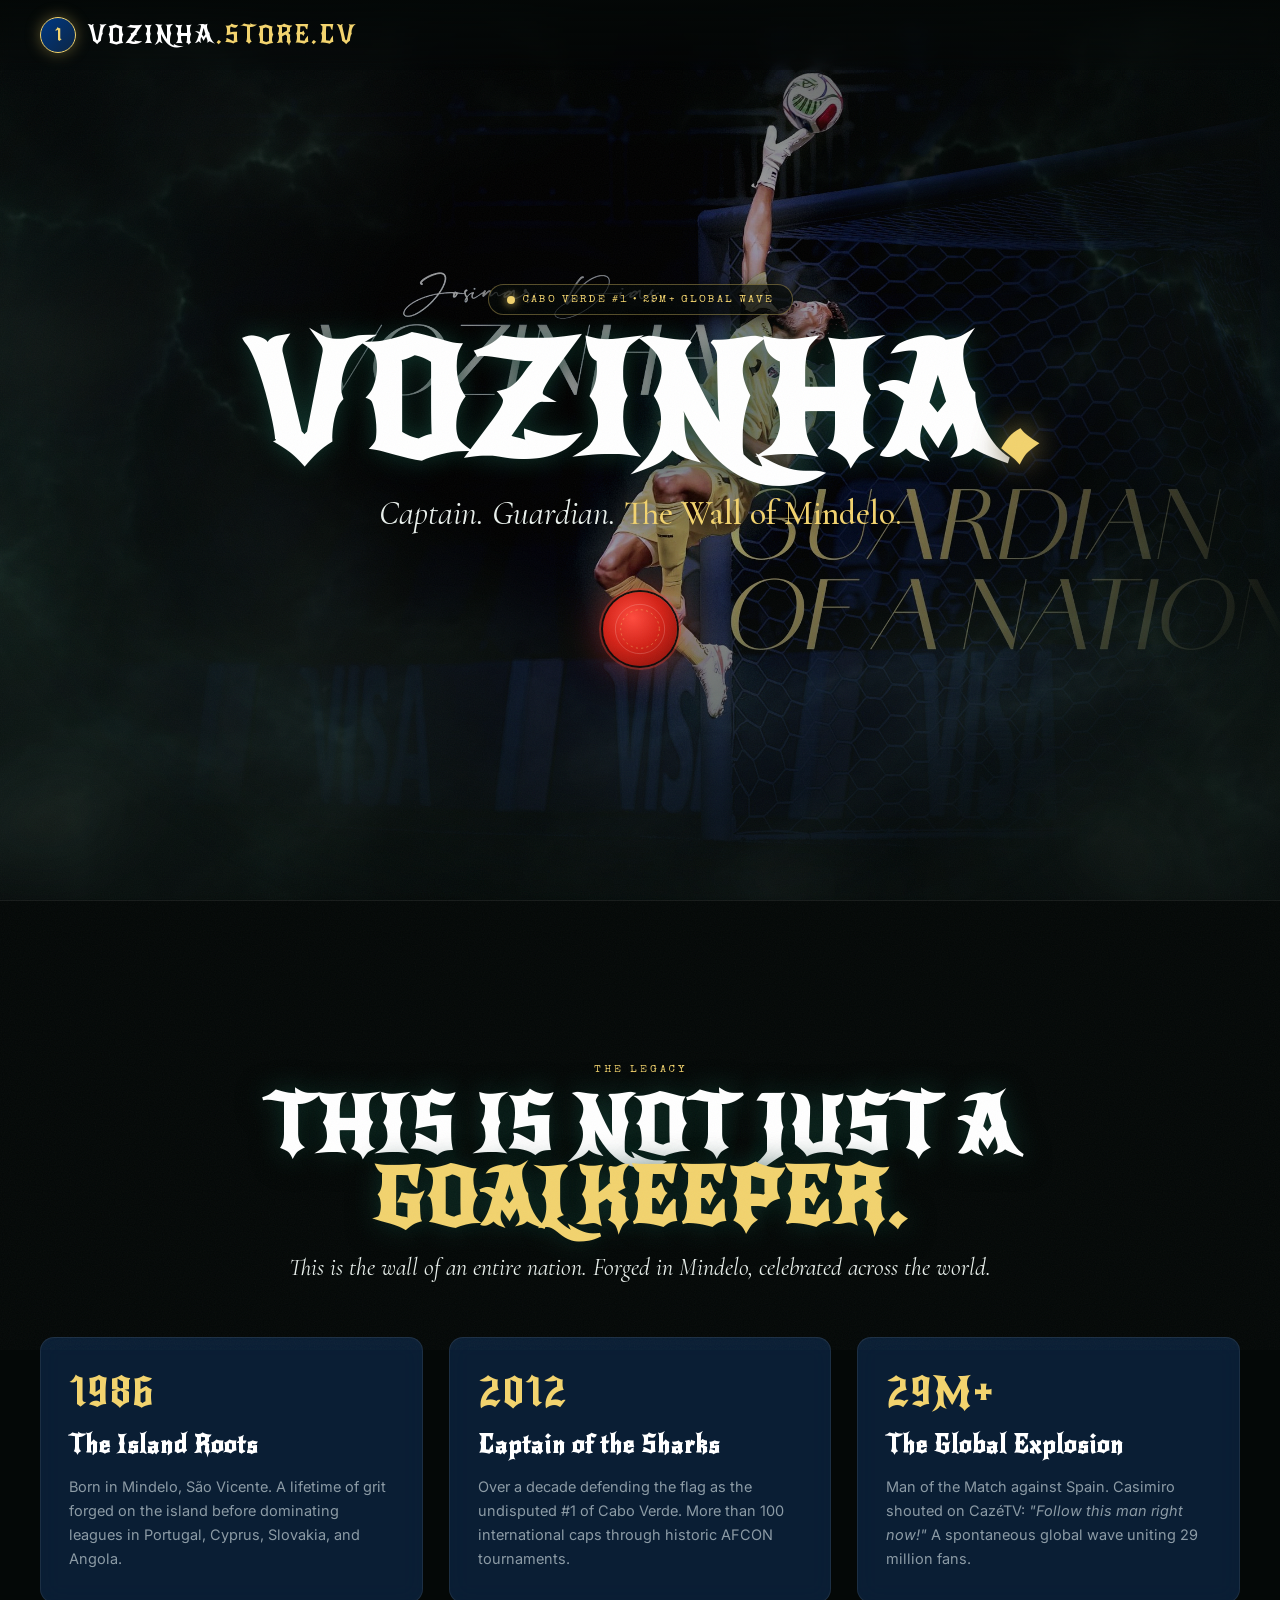
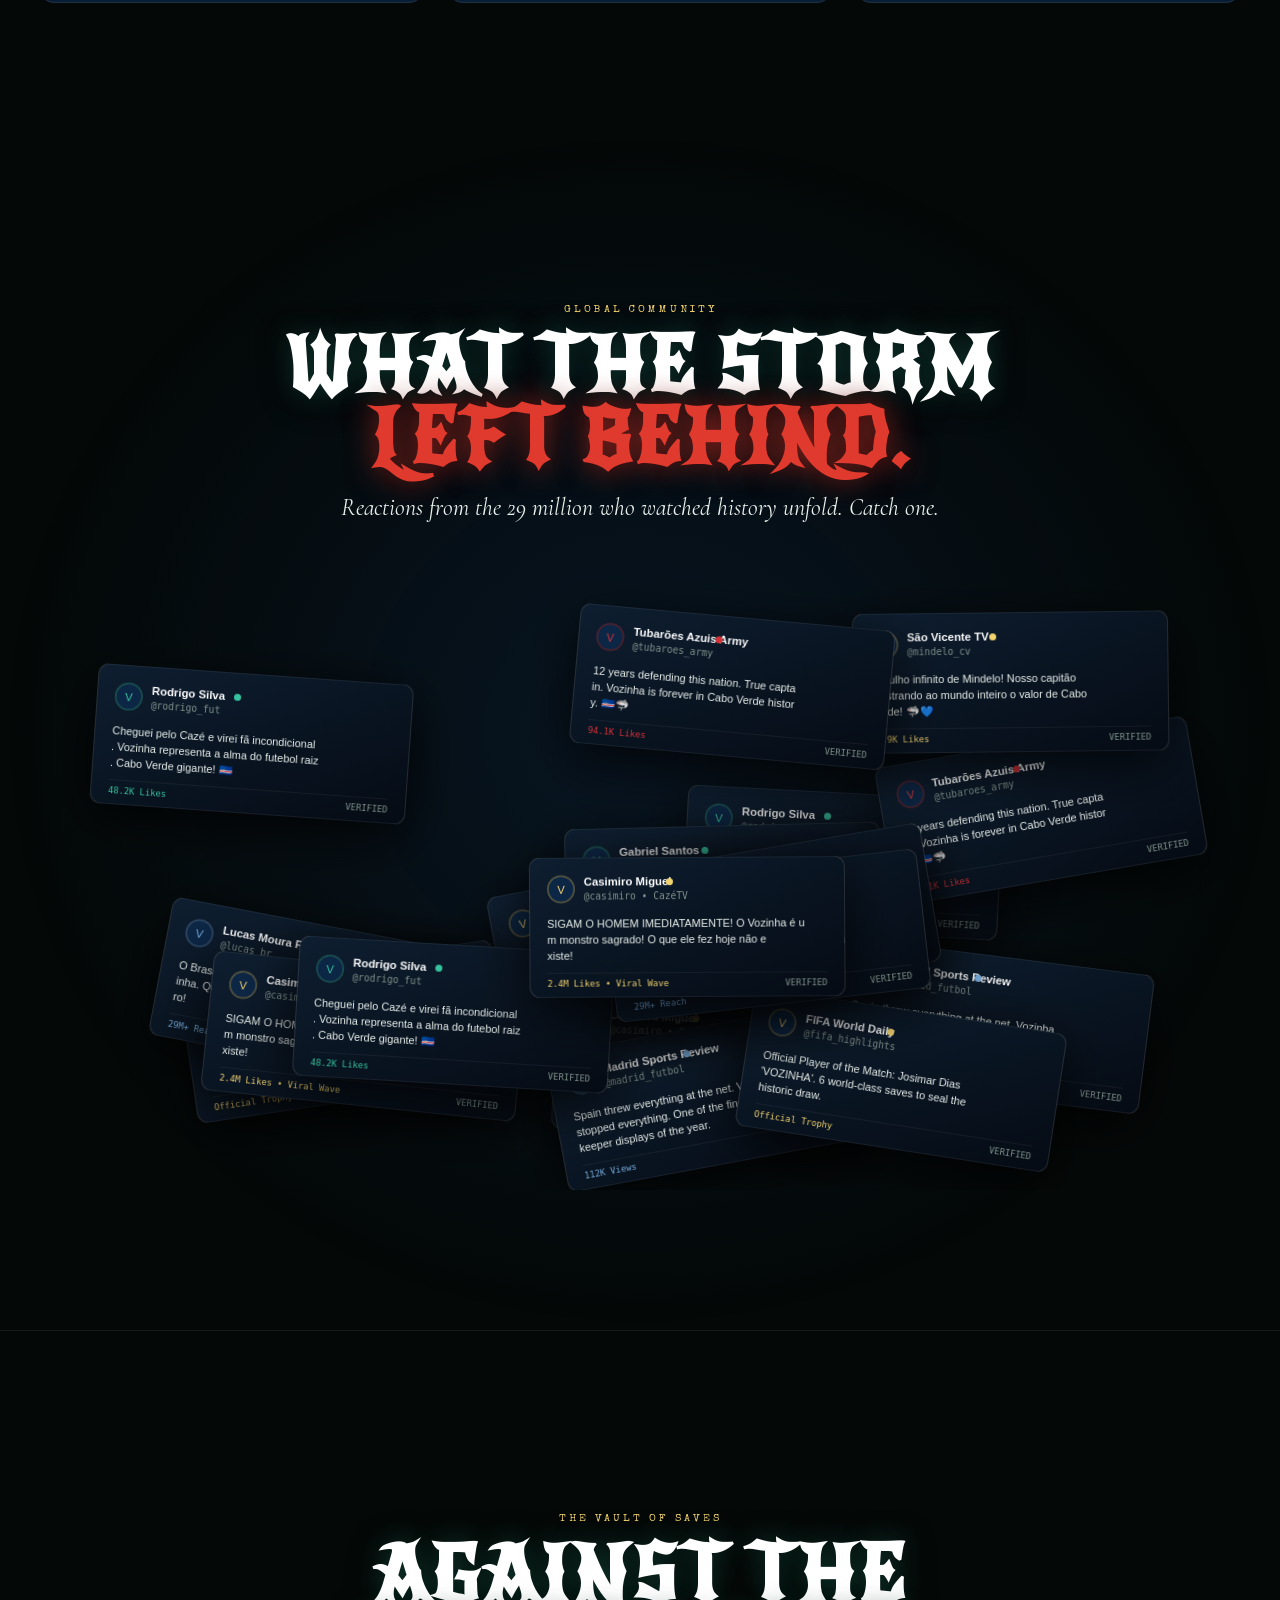
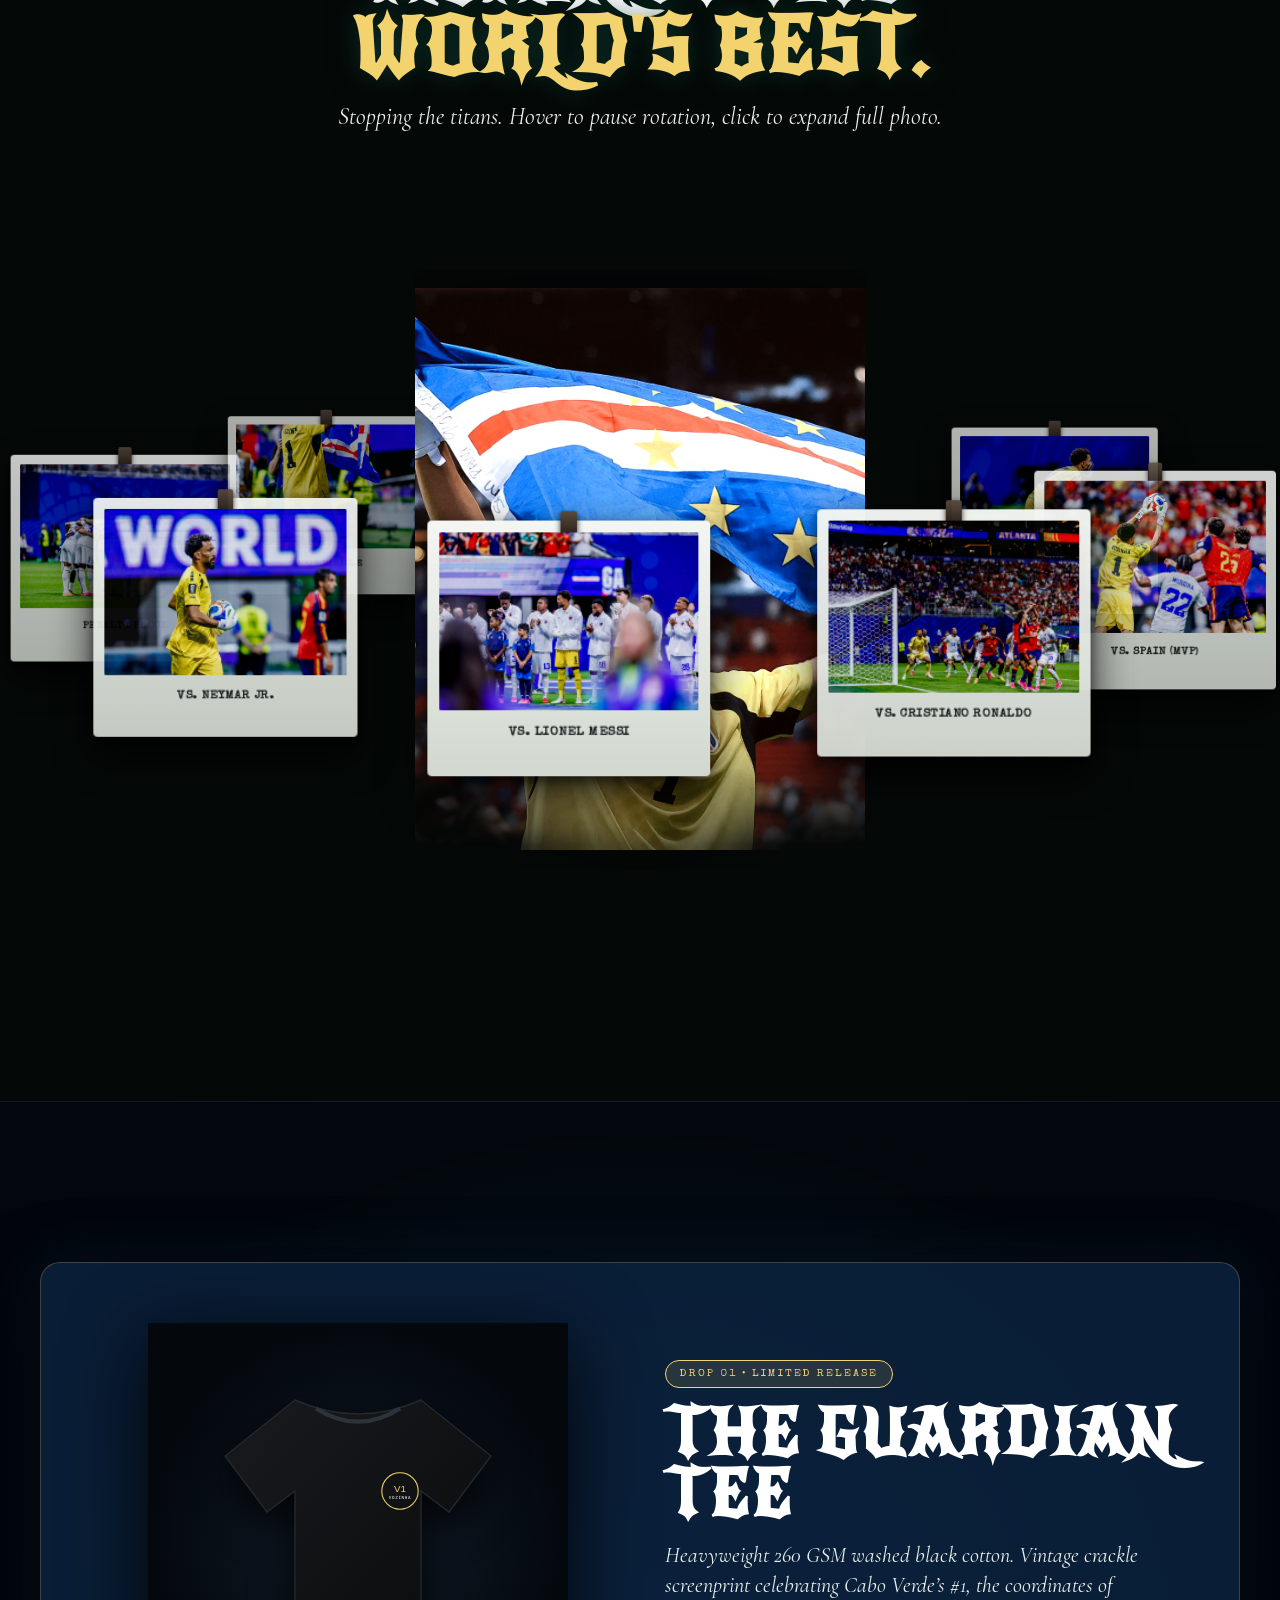
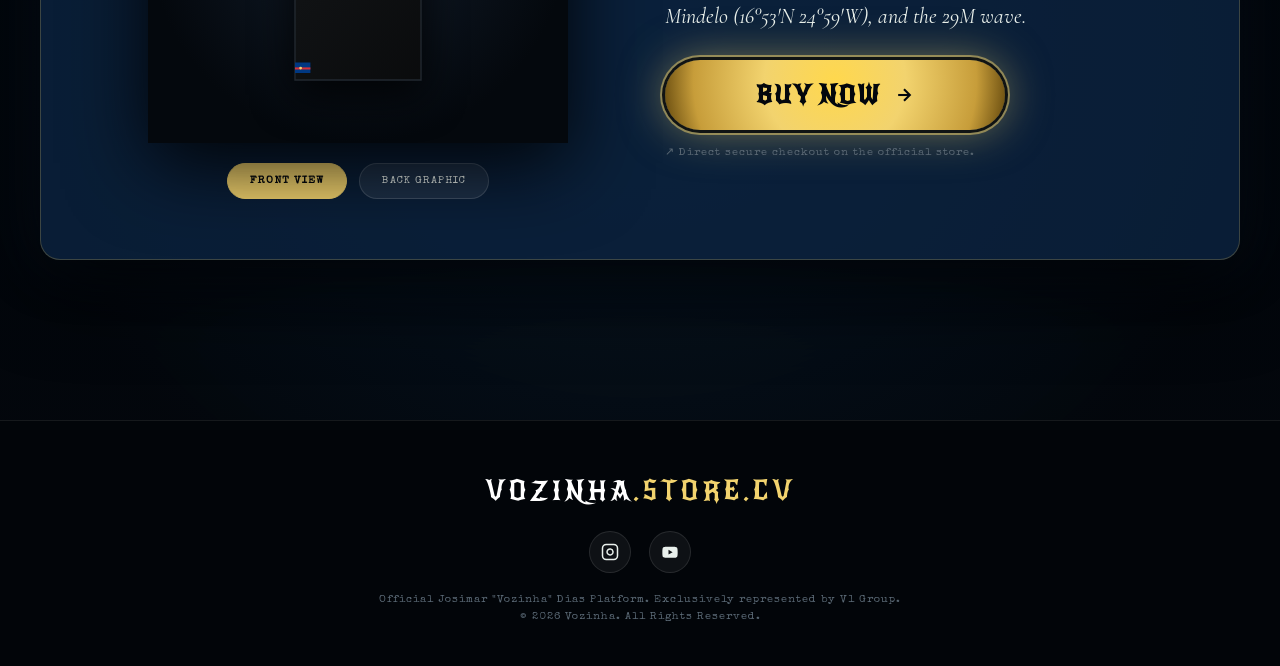
==== commit d9754bfd: "Convert 3D orbit cards to authentic Polaroid match photos and pack comments storm into dense vortex " ====
--- a/index.html
+++ b/index.html
@@ -127,60 +127,99 @@
 
     <!-- ===================================================================
          SECTION 3: THE COMMENTS STORM (Drifting Social Proof)
-         THE NAILED INTERACTIVE GALLERY EFFECT
+         DENSE, CHAOTIC SWIRL MATCHING DIGITAL DROPOUTS IMAGE 4
          =================================================================== -->
     <section class="storm-section" id="community">
       <div class="wrap">
         <div class="section-head">
-          <span class="section-tag">GLOBAL VOICE</span>
-          <h2 class="section-title">THE STORM OF <em>SUPPORT.</em></h2>
-          <p class="section-lead">Millions spoke. Hover to inspect, click to open full preview.</p>
+          <span class="section-tag">GLOBAL COMMUNITY</span>
+          <h2 class="section-title">WHAT THE STORM <span class="blood">LEFT BEHIND.</span></h2>
+          <p class="section-lead">Reactions from the 29 million who watched history unfold. Catch one.</p>
         </div>
       </div>
 
       <div class="storm-field" id="stormField" aria-label="Drifting fan comments">
-        <!-- Javascript dynamically spawns and animates comment cards -->
-      </div>
-    </section>
-
-    <!-- ===================================================================
-         SECTION 4: THE VAULT (Vozinha & The 3D Saves Orbit)
-         THE NAILED INTERACTIVE GALLERY EFFECT
+        <!-- Javascript dynamically spawns and animates 18 dense comment cards -->
+      </div>
+    </section>
+
+    <!-- ===================================================================
+         SECTION 4: THE VAULT (Vozinha & The Saves Orbit)
+         AUTHENTIC POLAROID ORBIT MATCHING DIGITAL DROPOUTS IMAGE 2
          =================================================================== -->
     <section class="vault-section" id="vault">
       <div class="wrap">
         <div class="section-head">
           <span class="section-tag">THE VAULT OF SAVES</span>
           <h2 class="section-title">AGAINST THE <em>WORLD'S BEST.</em></h2>
-          <p class="section-lead">Stopping the titans. Hover to pause rotation, click to expand save.</p>
+          <p class="section-lead">Stopping the titans. Hover to pause rotation, click to expand full photo.</p>
         </div>
 
         <div class="vault-stage" id="vaultStage">
-          <!-- Real High-Res Centerpiece Goalkeeper (Portrait of Vozinha) -->
+          <!-- Real High-Res Centerpiece Goalkeeper (Feathered Portrait) -->
           <div class="vault-center">
-            <img src="assets/vozinha/portrait.jpeg" alt="Captain Vozinha" loading="lazy" width="420" height="580">
-          </div>
-
-          <!-- 3D Orbiting Highlight Cards (Revolving in 3D around him) -->
+            <img src="assets/vozinha/portrait.jpeg" alt="Captain Vozinha" loading="lazy" width="450" height="600">
+          </div>
+
+          <!-- 8 Authentic Polaroid Orbiting Cards with Real 4K Match Action Photos -->
           <div class="orbit-track" id="orbitTrack">
-            <div class="orbit-card" data-src="assets/images/save-messi.svg" data-title="Save vs. Lionel Messi" data-desc="90+2' Upper-corner fingertip deflection stopping the Argentine legend.">
-              <img src="assets/images/save-messi.svg" alt="Save vs Messi" loading="lazy" width="240" height="300">
-            </div>
-            <div class="orbit-card" data-src="assets/images/save-ronaldo.svg" data-title="Save vs. Cristiano Ronaldo" data-desc="Point-blank diving reflex save denying Portugal's talisman.">
-              <img src="assets/images/save-ronaldo.svg" alt="Save vs Ronaldo" loading="lazy" width="240" height="300">
-            </div>
-            <div class="orbit-card" data-src="assets/images/save-neymar.svg" data-title="Save vs. Neymar Jr." data-desc="One-on-one penalty box smother in international showdown.">
-              <img src="assets/images/save-neymar.svg" alt="Save vs Neymar" loading="lazy" width="240" height="300">
-            </div>
-            <div class="orbit-card" data-src="assets/images/save-spain.svg" data-title="Man of the Match vs. Spain" data-desc="6 decisive saves securing Cabo Verde's historic draw on the world stage.">
-              <img src="assets/images/save-spain.svg" alt="MVP vs Spain" loading="lazy" width="240" height="300">
-            </div>
-            <div class="orbit-card" data-src="assets/images/save-afcon.svg" data-title="AFCON Quarter-Final Stop" data-desc="Clean sheet heroics carrying the Blue Sharks into African football history.">
-              <img src="assets/images/save-afcon.svg" alt="AFCON Miracle Save" loading="lazy" width="240" height="300">
-            </div>
-            <div class="orbit-card" data-src="assets/images/save-penalty.svg" data-title="The Penalty Block" data-desc="Flying low corner palm stop preserving the clean sheet.">
-              <img src="assets/images/save-penalty.svg" alt="Penalty Stop" loading="lazy" width="240" height="300">
-            </div>
+            
+            <div class="orbit-card" data-src="assets/vozinha/spain-111.jpg" data-title="Man of the Match vs. Spain" data-desc="90+4' Flying fingertip deflection sealing the historic clean sheet.">
+              <div class="photo-frame">
+                <img src="assets/vozinha/spain-111.jpg" alt="Vozinha Save vs Spain" loading="lazy" width="300" height="206">
+              </div>
+              <div class="caption">Vs. Spain (MVP)</div>
+            </div>
+
+            <div class="orbit-card" data-src="assets/vozinha/spain-86.jpg" data-title="Save vs. Cristiano Ronaldo" data-desc="Point-blank diving reflex stop denying Portugal's greatest talisman.">
+              <div class="photo-frame">
+                <img src="assets/vozinha/spain-86.jpg" alt="Save vs Cristiano Ronaldo" loading="lazy" width="300" height="206">
+              </div>
+              <div class="caption">Vs. Cristiano Ronaldo</div>
+            </div>
+
+            <div class="orbit-card" data-src="assets/vozinha/spain-71.jpg" data-title="Save vs. Lionel Messi" data-desc="Upper-90 acrobatic fingertip parry stopping the Argentine legend.">
+              <div class="photo-frame">
+                <img src="assets/vozinha/spain-71.jpg" alt="Save vs Lionel Messi" loading="lazy" width="300" height="206">
+              </div>
+              <div class="caption">Vs. Lionel Messi</div>
+            </div>
+
+            <div class="orbit-card" data-src="assets/vozinha/spain-89.jpg" data-title="Save vs. Neymar Jr." data-desc="One-on-one penalty box smother in international showdown.">
+              <div class="photo-frame">
+                <img src="assets/vozinha/spain-89.jpg" alt="Save vs Neymar Jr" loading="lazy" width="300" height="206">
+              </div>
+              <div class="caption">Vs. Neymar Jr.</div>
+            </div>
+
+            <div class="orbit-card" data-src="assets/vozinha/spain-72.jpg" data-title="The Penalty Block" data-desc="Flying low corner palm stop preserving the clean sheet.">
+              <div class="photo-frame">
+                <img src="assets/vozinha/spain-72.jpg" alt="Penalty Stop" loading="lazy" width="300" height="206">
+              </div>
+              <div class="caption">Penalty Block</div>
+            </div>
+
+            <div class="orbit-card" data-src="assets/vozinha/spain-167.jpg" data-title="AFCON Miracle Save" data-desc="Clean sheet heroics carrying the Blue Sharks into African football history.">
+              <div class="photo-frame">
+                <img src="assets/vozinha/spain-167.jpg" alt="AFCON Miracle Save" loading="lazy" width="300" height="206">
+              </div>
+              <div class="caption">AFCON Miracle</div>
+            </div>
+
+            <div class="orbit-card" data-src="assets/vozinha/spain-98.jpg" data-title="The Wall of Mindelo" data-desc="Commanding the defense and orchestrating the Blue Sharks backline.">
+              <div class="photo-frame">
+                <img src="assets/vozinha/spain-98.jpg" alt="Commanding the Box" loading="lazy" width="300" height="206">
+              </div>
+              <div class="caption">The Wall of Mindelo</div>
+            </div>
+
+            <div class="orbit-card" data-src="assets/vozinha/spain-79.jpg" data-title="Clean Sheet Celebration" data-desc="Post-match emotion after making football history for Cabo Verde.">
+              <div class="photo-frame">
+                <img src="assets/vozinha/spain-79.jpg" alt="Match Celebration" loading="lazy" width="300" height="206">
+              </div>
+              <div class="caption">Historic Clean Sheet</div>
+            </div>
+
           </div>
         </div>
       </div>
@@ -249,7 +288,7 @@
   </footer>
 
   <!-- ===================================================================
-       THE NAILED ACCESSIBLE MODAL DIALOG
+       ACCESSIBLE MODAL DIALOG (Enlarged 4K Photo View)
        =================================================================== -->
   <dialog id="previewModal" class="preview-dialog" closedby="any" aria-labelledby="dialogTitle">
     <div class="dialog-inner">
--- a/styles/main.css
+++ b/styles/main.css
@@ -1,7 +1,6 @@
 /* =====================================================================
    VOZINHA.STORE.CV — Master Stylesheet
-   Combines Authentic Cinematic Storm Atmosphere with High-Performance
-   Interactive Photo Galleries (Comments Storm, 3D Orbit, Modal Dialog)
+   Faithful replication of Digital Dropouts 3D Polaroid Orbit & Dense Storm
    ===================================================================== */
 
 @import './fonts.css';
@@ -21,11 +20,12 @@
   --ink-muted:         #8c9ba5;                  /* Slate captions */
   --ink-dim:           #596773;                  /* Subtle tags */
 
-  /* Cape Verde National Accents */
+  /* Cape Verde & Digital Dropouts Accents */
   --cv-gold:           #f2d36e;                  /* Golden stars accent & buttons */
   --cv-gold-glow:      rgba(242, 211, 110, 0.55);
   --cv-blue:           #003882;                  /* National flag blue */
-  --cv-red:            #d63138;                  /* National flag red stripe */
+  --cv-red:            #e03a2e;                  /* Blood crimson dropouts accent */
+  --cv-red-glow:       rgba(224, 58, 46, 0.65);
   --cv-teal:           #35c39f;                  /* Neon stadium highlight */
 
   /* Typography Families */
@@ -91,7 +91,7 @@
 }
 
 /* =====================================================================
-   CINEMATIC ATMOSPHERE LAYERS (From Digital Dropouts)
+   CINEMATIC ATMOSPHERE LAYERS
    ===================================================================== */
 .sky-bg {
   position: fixed;
@@ -169,8 +169,8 @@
   left: 0;
   right: 0;
   z-index: 30;
-  padding: 18px 0;
-  background: linear-gradient(180deg, rgba(4, 8, 7, 0.9) 0%, rgba(4, 8, 7, 0) 100%);
+  padding: 16px 0;
+  background: linear-gradient(180deg, rgba(4, 8, 7, 0.95) 0%, rgba(4, 8, 7, 0) 100%);
   backdrop-filter: blur(8px);
   -webkit-backdrop-filter: blur(8px);
 }
@@ -216,7 +216,7 @@
   display: flex;
   align-items: center;
   justify-content: center;
-  padding-top: 100px;
+  padding-top: 110px;
   padding-bottom: 60px;
   text-align: center;
   z-index: 2;
@@ -375,10 +375,12 @@
    SECTION 2: THE MANIFESTO / STORY
    ===================================================================== */
 .story-section {
-  padding: clamp(80px, 12vw, 150px) 0;
+  padding-top: clamp(100px, 14vw, 160px);
+  padding-bottom: clamp(70px, 10vw, 130px);
   position: relative;
   border-top: 1px solid var(--line-dim);
   z-index: 2;
+  scroll-margin-top: 80px;
 }
 
 .section-head {
@@ -408,6 +410,11 @@
   text-shadow: 0 0 26px rgba(53,195,159,.25), 0 4px 30px rgba(0,0,0,.8);
 }
 
+.section-title span.blood {
+  color: var(--cv-red);
+  text-shadow: 0 0 30px var(--cv-red-glow), 0 4px 30px rgba(0,0,0,.8);
+}
+
 .section-title em {
   font-style: normal;
   color: var(--cv-gold);
@@ -465,19 +472,21 @@
 
 /* =====================================================================
    SECTION 3: THE COMMENTS STORM (Drifting Social Proof)
-   THE NAILED INTERACTIVE GALLERY EFFECT
+   DENSE, CHAOTIC SWIRL MATCHING DIGITAL DROPOUTS IMAGE 4
    ===================================================================== */
 .storm-section {
-  padding: clamp(80px, 12vw, 140px) 0;
+  padding-top: clamp(100px, 14vw, 170px);
+  padding-bottom: clamp(80px, 12vw, 140px);
   position: relative;
   overflow: hidden;
   background: radial-gradient(ellipse at 50% 50%, rgba(12, 38, 69, 0.45) 0%, transparent 70%);
   z-index: 2;
+  scroll-margin-top: 80px;
 }
 
 .storm-field {
   position: relative;
-  height: clamp(440px, 55vh, 520px);
+  height: clamp(520px, 68vh, 680px);
   width: 100%;
   overflow: hidden;
   cursor: grab;
@@ -486,44 +495,46 @@
 
 .comment-card {
   position: absolute;
-  width: 340px;
-  height: 150px;
-  border-radius: 12px;
+  width: 320px;
+  height: 140px;
+  border-radius: 10px;
   cursor: pointer;
   will-change: transform;
   pointer-events: auto !important;
-  filter: drop-shadow(0 12px 24px rgba(0, 0, 0, 0.75));
+  filter: drop-shadow(0 14px 28px rgba(0, 0, 0, 0.85));
   transition: filter 0.3s, transform 0.2s var(--ease-out);
   user-select: none;
 }
 
 .comment-card.held {
-  z-index: 50 !important;
-  filter: drop-shadow(0 20px 40px rgba(0, 0, 0, 0.95)) drop-shadow(0 0 25px rgba(242, 211, 110, 0.5));
+  z-index: 60 !important;
+  filter: drop-shadow(0 25px 50px rgba(0, 0, 0, 0.98)) drop-shadow(0 0 25px var(--cv-gold));
 }
 
 .comment-card img {
   width: 100%;
   height: 100%;
-  border-radius: 12px;
+  border-radius: 10px;
   pointer-events: none;
 }
 
 /* =====================================================================
    SECTION 4: THE 3D VAULT (Vozinha & The Saves Orbit)
-   THE NAILED INTERACTIVE GALLERY EFFECT
+   AUTHENTIC POLAROID REVOLUTION MATCHING DIGITAL DROPOUTS IMAGE 2
    ===================================================================== */
 .vault-section {
-  padding: clamp(80px, 12vw, 150px) 0;
+  padding-top: clamp(100px, 14vw, 180px);
+  padding-bottom: clamp(80px, 12vw, 150px);
   position: relative;
   border-top: 1px solid var(--line-dim);
   z-index: 2;
+  scroll-margin-top: 80px;
 }
 
 .vault-stage {
   position: relative;
   width: 100%;
-  height: clamp(600px, 80vh, 800px);
+  height: clamp(640px, 85vh, 850px);
   margin-top: 30px;
   display: flex;
   align-items: center;
@@ -531,11 +542,11 @@
   pointer-events: auto !important;
 }
 
-/* Real High-Res Centerpiece Goalkeeper */
+/* Real High-Res Centerpiece Goalkeeper (Feathered Portrait) */
 .vault-center {
   position: relative;
   z-index: 10;
-  width: min(420px, 80vw);
+  width: min(450px, 85vw);
   height: 100%;
   display: flex;
   align-items: center;
@@ -545,43 +556,87 @@
 
 .vault-center img {
   max-height: 85%;
+  width: auto;
   object-fit: contain;
-  filter: drop-shadow(0 20px 45px rgba(0, 0, 0, 0.95));
-  mask-image: linear-gradient(to bottom, black 80%, transparent 100%);
-  -webkit-mask-image: linear-gradient(to bottom, black 80%, transparent 100%);
-}
-
-/* Orbit Track & Orbiting Cards */
+  filter: drop-shadow(0 20px 50px rgba(0, 0, 0, 0.95)) contrast(1.1);
+  mask-image: radial-gradient(ellipse at 50% 45%, rgba(0,0,0,1) 45%, rgba(0,0,0,0) 80%), linear-gradient(to bottom, black 70%, transparent 96%);
+  -webkit-mask-image: radial-gradient(ellipse at 50% 45%, rgba(0,0,0,1) 45%, rgba(0,0,0,0) 80%), linear-gradient(to bottom, black 70%, transparent 96%);
+}
+
+/* 3D Orbit Track */
 .orbit-track {
   position: absolute;
   inset: 0;
   pointer-events: none;
 }
 
+/* Authentic Polaroid Card in 3D Orbit */
 .orbit-card {
   position: absolute;
   top: 50%;
   left: 50%;
-  width: clamp(180px, 20vw, 240px);
-  aspect-ratio: 4 / 5;
-  border-radius: 14px;
+  width: clamp(200px, 22vw, 240px);
+  padding: 10px 10px 28px;
+  background: linear-gradient(180deg, #f4f6f3 0%, #d2d8d0 100%);
+  border-radius: 4px;
+  box-shadow: 0 16px 38px rgba(0, 0, 0, 0.85), 0 4px 10px rgba(0, 0, 0, 0.5);
   cursor: pointer;
   pointer-events: auto !important;
   will-change: transform, z-index;
-  transition: filter 0.3s, outline 0.2s;
-  background: #081424;
+  transition: box-shadow 0.3s var(--ease-out), filter 0.3s var(--ease-out);
+}
+
+/* Clothespin clamp on top */
+.orbit-card::before {
+  content: "";
+  position: absolute;
+  left: 50%;
+  top: -8px;
+  width: 14px;
+  height: 20px;
+  transform: translateX(-50%);
+  background: linear-gradient(180deg, #5a4a3c, #2b221b);
+  border-radius: 2px;
+  box-shadow: 0 2px 5px rgba(0,0,0,.8);
+}
+
+.orbit-card .photo-frame {
+  width: 100%;
+  aspect-ratio: 16 / 11;
+  overflow: hidden;
+  border-radius: 2px;
+  background: #081018;
+}
+
+.orbit-card .photo-frame img {
+  width: 100%;
+  height: 100%;
+  object-fit: cover;
+  display: block;
+  filter: brightness(0.9) contrast(1.1);
+  transition: filter 0.3s, transform 0.3s;
+}
+
+.orbit-card:hover .photo-frame img {
+  filter: brightness(1.05) contrast(1.15);
+  transform: scale(1.04);
+}
+
+.orbit-card .caption {
+  font-family: var(--font-spec);
+  font-size: 11px;
+  color: #1a221e;
+  text-align: center;
+  margin-top: 10px;
+  letter-spacing: 0.5px;
+  font-weight: bold;
+  text-transform: uppercase;
 }
 
 .orbit-card:hover {
-  filter: drop-shadow(0 0 30px var(--cv-gold));
-  outline: 2px solid var(--cv-gold);
-}
-
-.orbit-card img {
-  width: 100%;
-  height: 100%;
-  border-radius: 14px;
-  display: block;
+  z-index: 50 !important;
+  box-shadow: 0 25px 65px rgba(0, 0, 0, 0.95), 0 0 35px var(--cv-gold);
+  filter: drop-shadow(0 0 15px rgba(242, 211, 110, 0.6));
 }
 
 /* =====================================================================
@@ -593,6 +648,7 @@
   background: radial-gradient(ellipse at 50% 60%, rgba(12, 38, 69, 0.5) 0%, rgba(3, 7, 13, 0.9) 70%);
   border-top: 1px solid var(--line-dim);
   z-index: 2;
+  scroll-margin-top: 80px;
 }
 
 .drop-card {
@@ -814,17 +870,17 @@
 }
 
 /* =====================================================================
-   ACCESSIBLE MODAL DIALOG (The Nailed Lightbox)
+   ACCESSIBLE MODAL DIALOG
    ===================================================================== */
 dialog.preview-dialog {
   position: fixed;
   inset: 0;
   margin: auto;
-  max-width: min(600px, 92vw);
-  max-height: 90vh;
+  max-width: min(720px, 94vw);
+  max-height: 92vh;
   padding: 0;
   border: 1.5px solid var(--cv-gold);
-  border-radius: 20px;
+  border-radius: 16px;
   background: #06101c;
   color: #fff;
   box-shadow: 0 25px 60px rgba(0, 0, 0, 0.95), 0 0 50px rgba(12, 38, 69, 0.8);
@@ -834,13 +890,13 @@
 }
 
 dialog.preview-dialog::backdrop {
-  background: rgba(3, 7, 13, 0.85);
-  backdrop-filter: blur(10px);
-  -webkit-backdrop-filter: blur(10px);
+  background: rgba(3, 7, 13, 0.88);
+  backdrop-filter: blur(12px);
+  -webkit-backdrop-filter: blur(12px);
 }
 
 .dialog-inner {
-  padding: 30px;
+  padding: 26px;
   display: flex;
   flex-direction: column;
   align-items: center;
@@ -848,17 +904,19 @@
 
 .dialog-img-wrap {
   width: 100%;
-  max-height: 55vh;
-  margin-bottom: 18px;
+  max-height: 60vh;
+  margin-bottom: 16px;
   display: flex;
   align-items: center;
   justify-content: center;
+  background: #03070d;
+  border-radius: 10px;
 }
 
 .dialog-img-wrap img {
-  max-height: 55vh;
+  max-height: 60vh;
   object-fit: contain;
-  border-radius: 12px;
+  border-radius: 8px;
 }
 
 .dialog-title {
@@ -866,7 +924,8 @@
   font-size: 26px;
   letter-spacing: 1px;
   color: #fff;
-  margin-bottom: 8px;
+  margin-bottom: 6px;
+  text-align: center;
 }
 
 .dialog-desc {
@@ -875,7 +934,7 @@
   font-size: 17px;
   color: var(--ink-secondary);
   text-align: center;
-  margin-bottom: 22px;
+  margin-bottom: 20px;
 }
 
 .dialog-close-btn {
@@ -918,7 +977,7 @@
   }
 
   .storm-field {
-    height: 400px;
+    height: 440px;
   }
 }
 
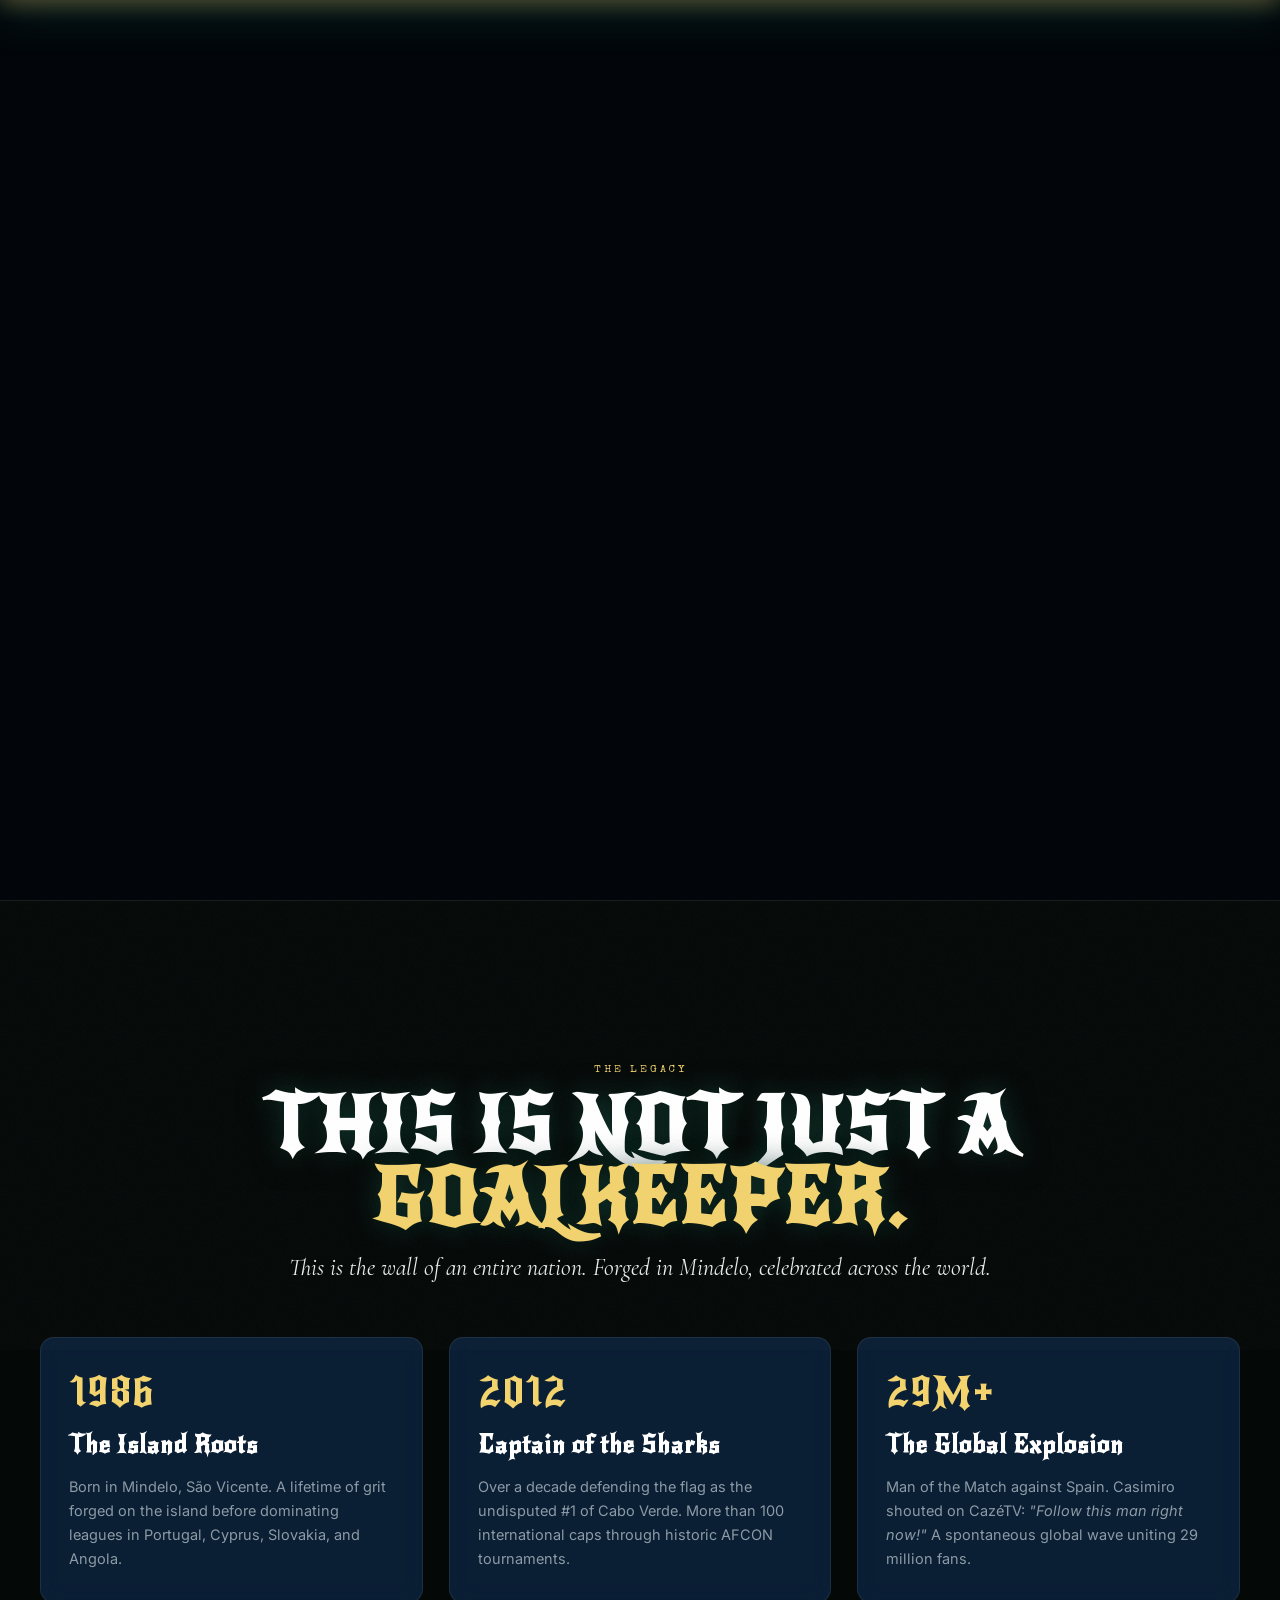
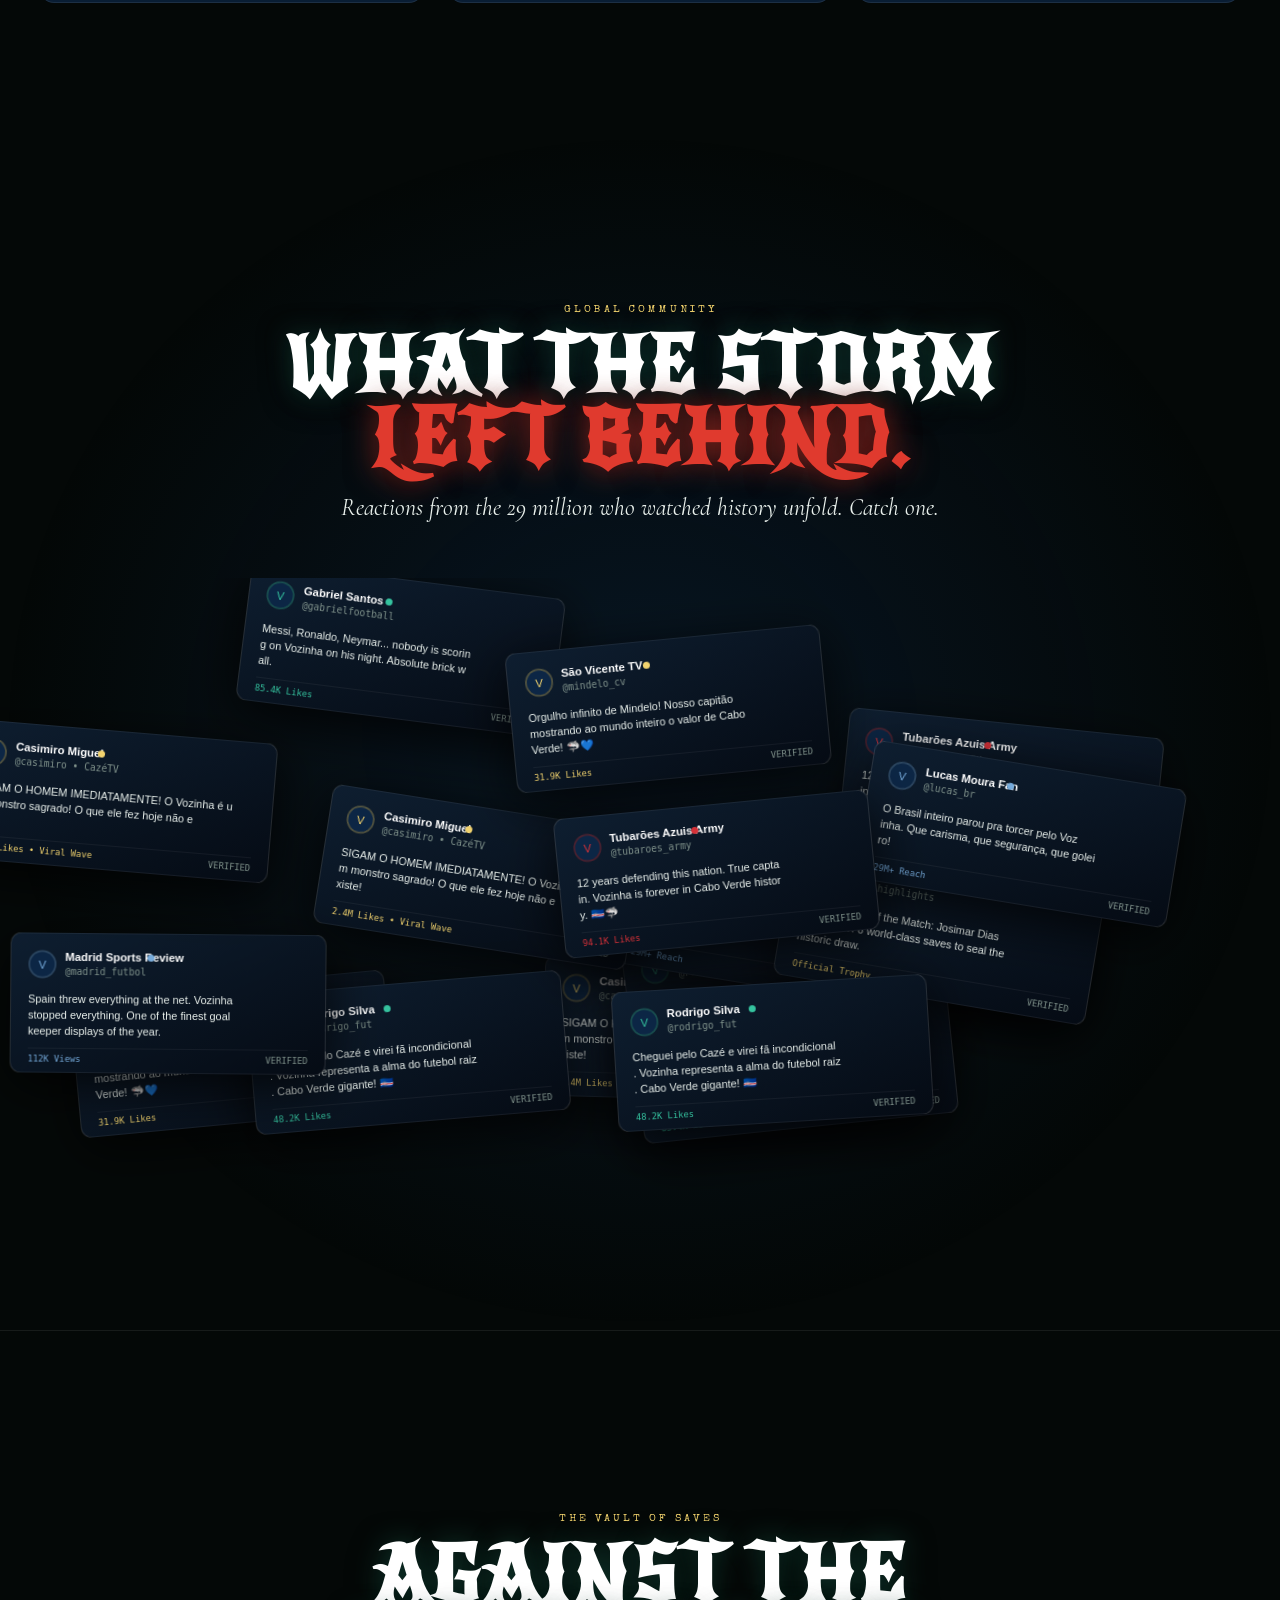
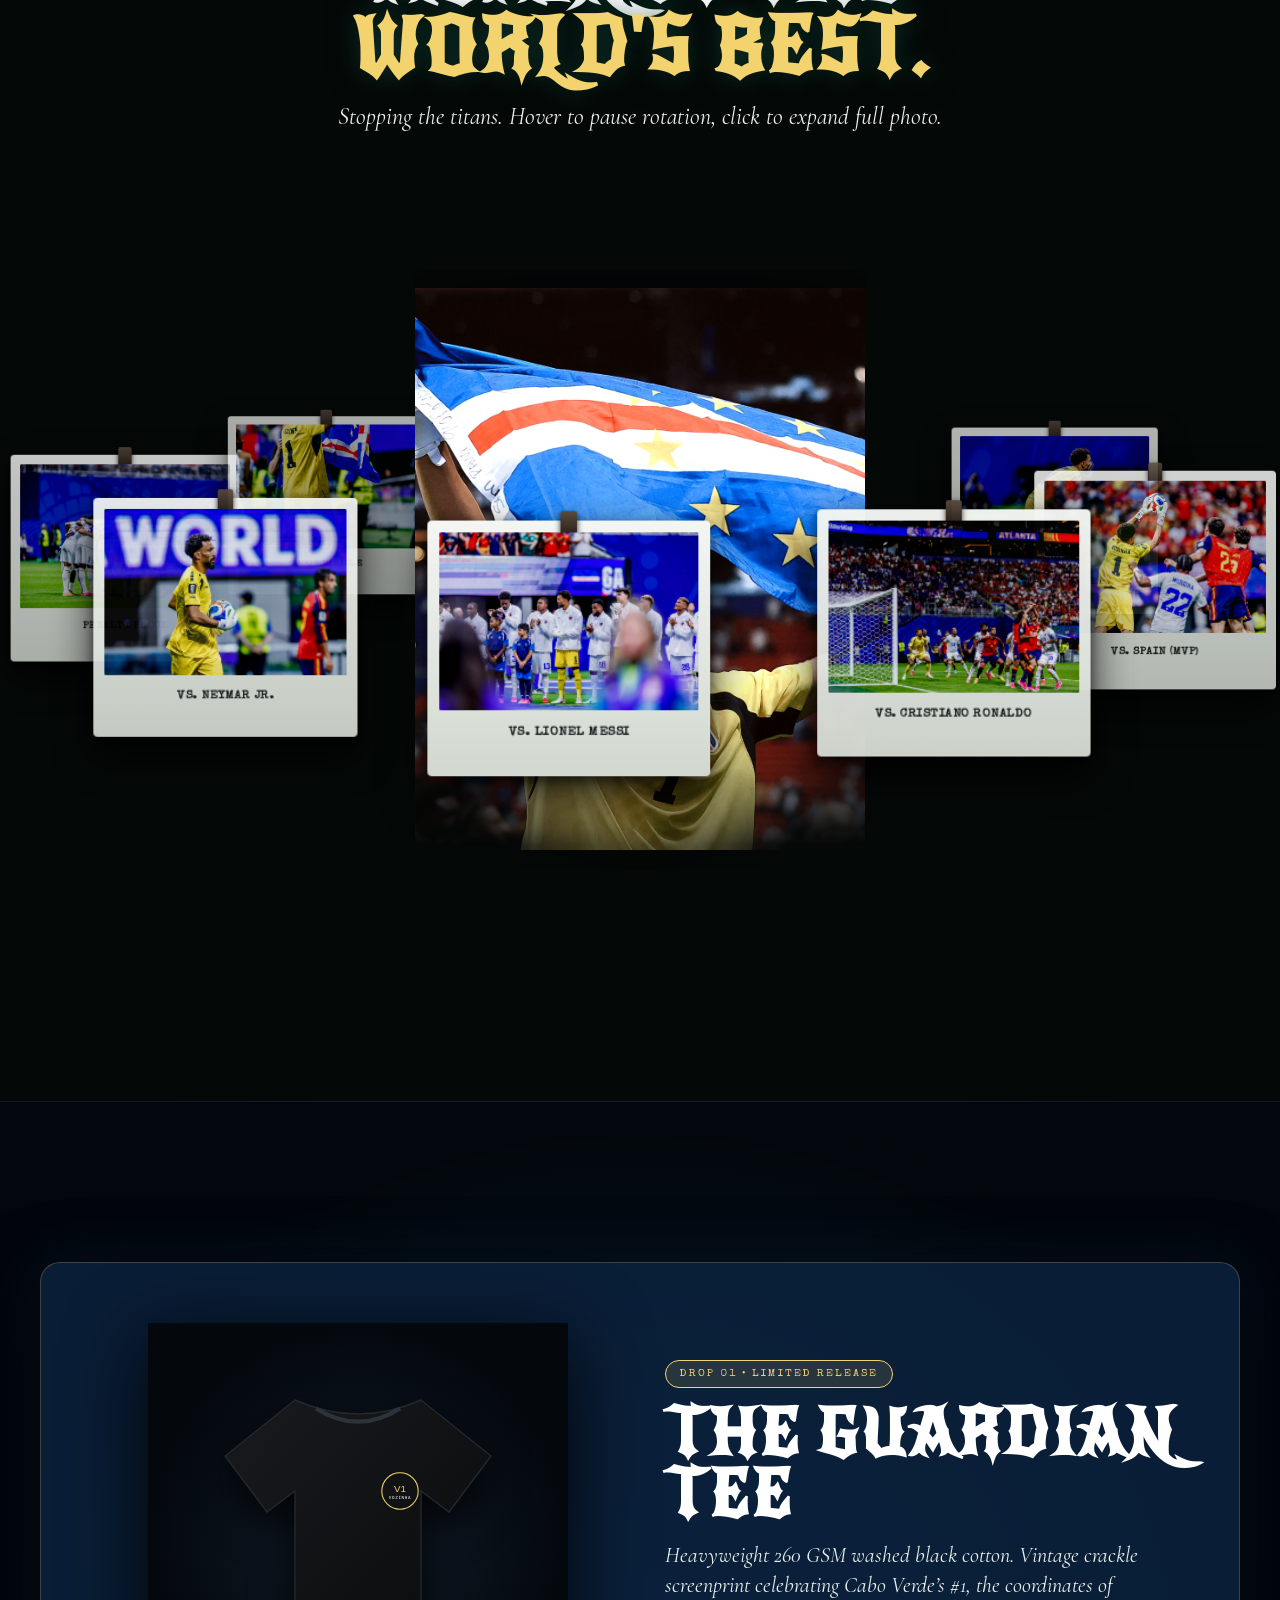
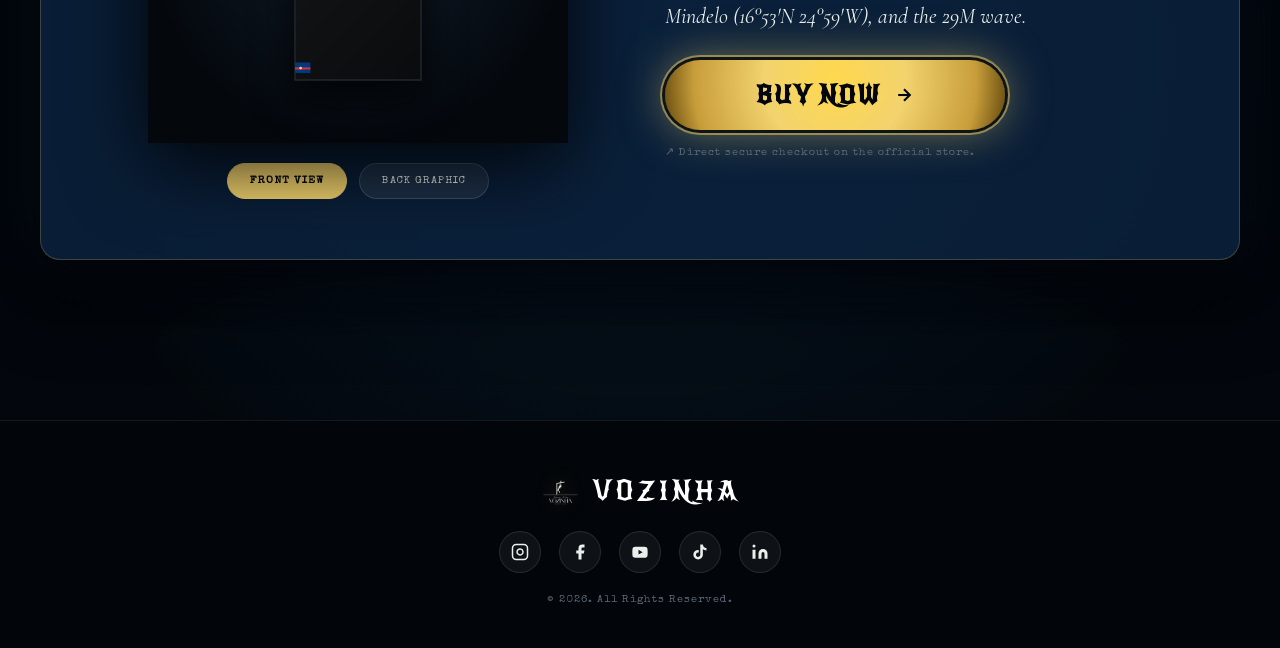
==== commit 56ad05f1: "Add goalpost entrance gate, unveil hero photo, and update branding & socials - Implement cinematic g" ====
--- a/index.html
+++ b/index.html
@@ -40,13 +40,51 @@
   <div class="film-grain" aria-hidden="true"></div>
 
   <!-- ===================================================================
+       GOALPOST / GOALBAR ENTRANCE GATE
+       =================================================================== -->
+  <div class="goal-gate" id="goalGate" aria-modal="true" role="dialog" aria-label="Entrance Gate">
+    <!-- Top Glowing Goalbar / Crossbar -->
+    <div class="goal-crossbar">
+      <div class="crossbar-glow"></div>
+    </div>
+
+    <!-- Splitting Goalpost Doors with Netting Texture -->
+    <div class="gate-doors">
+      <div class="gate-door door-left">
+        <div class="net-pattern"></div>
+        <div class="post-bar post-left"></div>
+      </div>
+      <div class="gate-door door-right">
+        <div class="net-pattern"></div>
+        <div class="post-bar post-right"></div>
+      </div>
+    </div>
+
+    <!-- Center Gate Core (Name & Official Logo) -->
+    <div class="gate-core" id="gateCore">
+      <img src="assets/vozinha/logo.png" alt="Vozinha Official Crest" class="gate-logo" width="120" height="85">
+      <h1 class="gate-title">VOZINHA</h1>
+      <p class="gate-subtitle">GUARDIAN OF A NATION</p>
+      
+      <button type="button" class="gate-enter-btn" id="gateEnterBtn" aria-label="Enter the Arena">
+        <span>ENTER THE ARENA</span>
+        <svg viewBox="0 0 24 24" width="18" height="18" fill="none" stroke="currentColor" stroke-width="2.5"><path d="M5 12h14"/><path d="m12 5 7 7-7 7"/></svg>
+      </button>
+
+      <div class="gate-timer-track">
+        <div class="gate-timer-fill" id="gateTimerFill"></div>
+      </div>
+    </div>
+  </div>
+
+  <!-- ===================================================================
        TOP MINIMAL NAVIGATION
        =================================================================== -->
   <header class="site-header">
     <div class="wrap" style="display: flex; align-items: center; justify-content: space-between;">
-      <a href="#top" class="brand-link" aria-label="Vozinha Official Platform">
-        <span class="brand-badge">1</span>
-        <span class="brand-text">VOZINHA<span>.STORE.CV</span></span>
+      <a href="#top" class="brand-link" aria-label="Vozinha">
+        <img src="assets/vozinha/logo.png" alt="Vozinha Logo" class="brand-logo" width="36" height="26">
+        <span class="brand-text">VOZINHA</span>
       </a>
     </div>
   </header>
@@ -54,11 +92,11 @@
   <main id="top">
 
     <!-- ===================================================================
-         SECTION 1: HERO ("The Gate")
+         SECTION 1: HERO (The Iconic Save)
          =================================================================== -->
     <section class="hero-section" id="hero">
       <div class="hero-scene">
-        <!-- 4K Real Vozinha Banner with Atmospheric Masking -->
+        <!-- 4K Real Vozinha Banner with Clear Unobstructed View -->
         <img class="hero-photo" src="assets/vozinha/banner.jpg" alt="Vozinha — Goalkeeper of Cabo Verde" fetchpriority="high">
       </div>
 
@@ -69,17 +107,14 @@
         <path class="thin" d="M 815 360 L 870 420 L 855 470"></path>
       </svg>
 
-      <div class="wrap hero-content">
+      <div class="wrap hero-bottom-controls">
         <div class="status-pill">
           <span class="pulse-dot"></span>
           <span>CABO VERDE #1 • 29M+ GLOBAL WAVE</span>
         </div>
 
-        <h1 class="hero-title">VOZINHA<span class="gold">.</span></h1>
-        <p class="hero-subtitle">Captain. Guardian. <em>The Wall of Mindelo.</em></p>
-
-        <!-- Atmospheric Pulsing Amulet (Click triggers lightning strike & thunder) -->
-        <div style="margin-top: 15px;">
+        <!-- Atmospheric Pulsing Red Amulet Button (Click triggers lightning strike & thunder) -->
+        <div class="amulet-wrap">
           <button type="button" class="amulet-trigger" id="amuletBtn" aria-label="Awaken the storm">
             <span class="sonar"></span>
             <span class="sonar r2"></span>
@@ -88,7 +123,13 @@
               <circle cx="56" cy="56" r="36" fill="none" stroke="rgba(242,211,110,.5)" stroke-width="1.5" stroke-dasharray="4 6"></circle>
             </svg>
           </button>
-        </div>
+          <span class="amulet-caption">CLICK TO AWAKEN THE STORM</span>
+        </div>
+
+        <a href="#story" class="hero-scroll-link" aria-label="Scroll to legacy story">
+          <span>SCROLL TO EXPLORE</span>
+          <svg viewBox="0 0 24 24" width="16" height="16" fill="none" stroke="currentColor" stroke-width="2.5"><path d="M12 5v14"/><path d="m19 12-7 7-7-7"/></svg>
+        </a>
       </div>
     </section>
 
@@ -269,20 +310,31 @@
        =================================================================== -->
   <footer class="site-footer">
     <div class="wrap footer-content">
-      <div class="footer-brand">VOZINHA<span>.STORE.CV</span></div>
+      <div class="footer-brand">
+        <img src="assets/vozinha/logo.png" alt="Vozinha" class="footer-logo" width="38" height="27">
+        <span>VOZINHA</span>
+      </div>
 
       <div class="footer-socials">
-        <a href="https://www.instagram.com/vozinha_oficial/" target="_blank" rel="noopener" class="social-link" aria-label="Vozinha Instagram">
+        <a href="https://www.instagram.com/vozinha1/?hl=en" target="_blank" rel="noopener" class="social-link" aria-label="Instagram">
           <svg viewBox="0 0 24 24" fill="none" stroke="currentColor" stroke-width="2"><rect width="20" height="20" x="2" y="2" rx="5" ry="5"/><path d="M16 11.37A4 4 0 1 1 12.63 8 4 4 0 0 1 16 11.37z"/><line x1="17.5" x2="17.51" y1="6.5" y2="6.5"/></svg>
         </a>
-        <a href="https://www.youtube.com/@cazetv" target="_blank" rel="noopener" class="social-link" aria-label="CazéTV Moments">
+        <a href="https://www.facebook.com/VOZINHA.1" target="_blank" rel="noopener" class="social-link" aria-label="Facebook">
+          <svg viewBox="0 0 24 24" fill="currentColor"><path d="M18 2h-3a5 5 0 0 0-5 5v3H7v4h3v8h4v-8h3l1-4h-4V7a1 1 0 0 1 1-1h3z"/></svg>
+        </a>
+        <a href="https://www.youtube.com/@iamvozinha" target="_blank" rel="noopener" class="social-link" aria-label="YouTube">
           <svg viewBox="0 0 24 24" fill="currentColor"><path d="M22 8.2s-.2-1.5-.8-2.1c-.8-.8-1.6-.8-2-.9C16.4 5 12 5 12 5s-4.4 0-7.2.2c-.4 0-1.3.1-2 .9C2.2 6.7 2 8.2 2 8.2S1.8 9.9 1.8 11.6v1.6c0 1.7.2 3.4.2 3.4s.2 1.5.8 2.1c.8.8 1.8.8 2.2.9 1.6.2 7 .2 7 .2s4.4 0 7.2-.2c.4 0 1.3-.1 2-.9.6-.6.8-2.1.8-2.1s.2-1.7.2-3.4v-1.6C22.2 9.9 22 8.2 22 8.2zM10 15.3V9l5.5 3.2L10 15.3z"/></svg>
         </a>
+        <a href="https://www.tiktok.com/@vozinha1" target="_blank" rel="noopener" class="social-link" aria-label="TikTok">
+          <svg viewBox="0 0 24 24" fill="currentColor"><path d="M19.59 6.69a4.83 4.83 0 0 1-3.77-4.25V2h-3.45v13.67a2.89 2.89 0 0 1-5.2 1.74 2.89 2.89 0 0 1 2.31-4.64c.29 0 .58.04.85.12V9.33a6.33 6.33 0 0 0-.85-.06 6.34 6.34 0 0 0-6.34 6.34 6.34 6.34 0 0 0 6.34 6.34 6.34 6.34 0 0 0 6.34-6.34V8.42a8.2 8.2 0 0 0 4.77 1.53V6.7c-.36 0-.71-.01-1.05-.01z"/></svg>
+        </a>
+        <a href="https://www.linkedin.com/in/vozinha1/" target="_blank" rel="noopener" class="social-link" aria-label="LinkedIn">
+          <svg viewBox="0 0 24 24" fill="currentColor"><path d="M16 8a6 6 0 0 1 6 6v7h-4v-7a2 2 0 0 0-2-2 2 2 0 0 0-2 2v7h-4v-7a6 6 0 0 1 6-6z"/><rect width="4" height="12" x="2" y="9"/><circle cx="4" cy="4" r="2"/></svg>
+        </a>
       </div>
 
       <p class="footer-credit">
-        Official Josimar "Vozinha" Dias Platform. Exclusively represented by V1 Group.<br>
-        © 2026 Vozinha. All Rights Reserved.
+        © 2026. All Rights Reserved.
       </p>
     </div>
   </footer>
--- a/styles/main.css
+++ b/styles/main.css
@@ -181,43 +181,233 @@
   gap: 12px;
 }
 
-.brand-badge {
-  display: inline-flex;
-  align-items: center;
-  justify-content: center;
-  width: 36px;
-  height: 36px;
-  border-radius: 50%;
-  background: linear-gradient(135deg, #003882, #0c2645);
-  border: 1.5px solid var(--cv-gold);
-  color: var(--cv-gold);
-  font-family: var(--font-horror);
-  font-size: 18px;
-  box-shadow: 0 0 15px rgba(242, 211, 110, 0.35);
+.brand-logo {
+  height: 28px;
+  width: auto;
+  object-fit: contain;
+  filter: drop-shadow(0 0 10px rgba(242, 211, 110, 0.4));
 }
 
 .brand-text {
   font-family: var(--font-horror);
   font-size: 24px;
+  letter-spacing: 2.5px;
+  color: #fff;
+}
+
+/* =====================================================================
+   GOALPOST / GOALBAR ENTRANCE GATE
+   ===================================================================== */
+.goal-gate {
+  position: fixed;
+  inset: 0;
+  z-index: 9999;
+  background: #02060b;
+  overflow: hidden;
+  display: flex;
+  align-items: center;
+  justify-content: center;
+  transition: opacity 0.5s ease;
+}
+
+.goal-gate.gate-open {
+  pointer-events: none;
+}
+
+/* Metallic Glowing Goalbar (Crossbar) */
+.goal-crossbar {
+  position: absolute;
+  top: 0;
+  left: 0;
+  right: 0;
+  height: 9px;
+  background: linear-gradient(90deg, #10243d 0%, #ffffff 35%, #f2d36e 50%, #ffffff 65%, #10243d 100%);
+  box-shadow: 0 0 25px rgba(242, 211, 110, 0.8), 0 0 50px rgba(53, 195, 159, 0.6);
+  z-index: 10;
+  transition: transform 0.95s var(--ease-out);
+}
+
+/* Left & Right Parting Goalpost Net Doors */
+.gate-doors {
+  position: absolute;
+  inset: 0;
+  display: flex;
+  z-index: 2;
+  pointer-events: none;
+}
+
+.gate-door {
+  flex: 1;
+  height: 100%;
+  position: relative;
+  background: radial-gradient(circle at center, rgba(12, 38, 69, 0.96) 0%, rgba(3, 7, 13, 0.99) 100%);
+  overflow: hidden;
+  transition: transform 1.05s var(--ease-out);
+}
+
+.gate-door.door-left {
+  border-right: 3px solid rgba(242, 211, 110, 0.6);
+  box-shadow: inset -20px 0 50px rgba(0, 0, 0, 0.9);
+}
+
+.gate-door.door-right {
+  border-left: 3px solid rgba(242, 211, 110, 0.6);
+  box-shadow: inset 20px 0 50px rgba(0, 0, 0, 0.9);
+}
+
+/* Goal Netting Texture on the doors */
+.net-pattern {
+  position: absolute;
+  inset: 0;
+  opacity: 0.12;
+  background-image: 
+    linear-gradient(45deg, rgba(255, 255, 255, 0.15) 25%, transparent 25%),
+    linear-gradient(-45deg, rgba(255, 255, 255, 0.15) 25%, transparent 25%),
+    linear-gradient(45deg, transparent 75%, rgba(255, 255, 255, 0.15) 75%),
+    linear-gradient(-45deg, transparent 75%, rgba(255, 255, 255, 0.15) 75%);
+  background-size: 28px 28px;
+  background-position: 0 0, 0 14px, 14px -14px, -14px 0px;
+}
+
+/* Goalpost upright poles on the edges */
+.post-bar {
+  position: absolute;
+  top: 0;
+  bottom: 0;
+  width: 6px;
+  background: linear-gradient(180deg, #f2d36e, #0c2645 80%);
+  box-shadow: 0 0 15px rgba(242, 211, 110, 0.5);
+}
+.post-left { right: 0; }
+.post-right { left: 0; }
+
+/* Gate Opened State */
+.goal-gate.gate-open .goal-crossbar {
+  transform: translateY(-120%);
+}
+
+.goal-gate.gate-open .door-left {
+  transform: translateX(-100%);
+}
+
+.goal-gate.gate-open .door-right {
+  transform: translateX(100%);
+}
+
+.goal-gate.gate-open .gate-core {
+  opacity: 0;
+  transform: scale(1.08);
+  pointer-events: none;
+}
+
+/* Center Gate Core */
+.gate-core {
+  position: relative;
+  z-index: 5;
+  display: flex;
+  flex-direction: column;
+  align-items: center;
+  text-align: center;
+  padding: 30px;
+  max-width: 600px;
+  transition: opacity 0.6s var(--ease-out), transform 0.6s var(--ease-out);
+}
+
+.gate-logo {
+  height: 80px;
+  width: auto;
+  object-fit: contain;
+  filter: drop-shadow(0 0 20px rgba(242, 211, 110, 0.6));
+  margin-bottom: 16px;
+  animation: gateLogoPulse 3s ease-in-out infinite;
+}
+
+@keyframes gateLogoPulse {
+  0%, 100% { transform: scale(1); filter: drop-shadow(0 0 15px rgba(242, 211, 110, 0.5)); }
+  50% { transform: scale(1.05); filter: drop-shadow(0 0 35px rgba(242, 211, 110, 0.85)); }
+}
+
+.gate-title {
+  font-family: var(--font-horror);
+  font-size: clamp(56px, 11vw, 110px);
+  line-height: 0.95;
+  letter-spacing: 6px;
+  color: #fff;
+  text-shadow: 0 0 30px rgba(53, 195, 159, 0.4), 0 4px 20px rgba(0, 0, 0, 0.9);
+  margin-bottom: 8px;
+}
+
+.gate-subtitle {
+  font-family: var(--font-narrative);
+  font-size: clamp(16px, 2.4vw, 24px);
+  font-style: italic;
+  letter-spacing: 4px;
+  color: var(--cv-gold);
+  text-shadow: 0 0 20px rgba(242, 211, 110, 0.4);
+  margin-bottom: 28px;
+}
+
+.gate-enter-btn {
+  display: inline-flex;
+  align-items: center;
+  gap: 12px;
+  padding: 14px 34px;
+  border-radius: 999px;
+  background: radial-gradient(circle at 50% 30%, #ffd84d 0%, #f2d36e 40%, #c79d3a 80%, #61460c 100%);
+  color: #03070d;
+  font-family: var(--font-horror);
+  font-size: 20px;
   letter-spacing: 2px;
-  color: #fff;
-}
-
-.brand-text span {
-  color: var(--cv-gold);
+  text-transform: uppercase;
+  font-weight: 900;
+  box-shadow: 0 0 0 2px rgba(3, 7, 13, 0.9), 0 0 0 4px rgba(242, 211, 110, 0.6), 0 0 40px rgba(242, 211, 110, 0.6);
+  cursor: pointer;
+  transition: all 0.3s var(--ease-out);
+}
+
+.gate-enter-btn:hover {
+  transform: scale(1.06);
+  box-shadow: 0 0 0 2px rgba(3, 7, 13, 0.9), 0 0 0 6px var(--cv-gold), 0 0 60px rgba(242, 211, 110, 0.9);
+}
+
+.gate-enter-btn svg {
+  transition: transform 0.25s var(--ease-out);
+}
+
+.gate-enter-btn:hover svg {
+  transform: translateX(4px);
+}
+
+.gate-timer-track {
+  width: 160px;
+  height: 2.5px;
+  background: rgba(255, 255, 255, 0.15);
+  border-radius: 999px;
+  margin-top: 22px;
+  overflow: hidden;
+}
+
+.gate-timer-fill {
+  width: 0%;
+  height: 100%;
+  background: linear-gradient(90deg, var(--cv-teal), var(--cv-gold));
+  border-radius: 999px;
+  box-shadow: 0 0 8px var(--cv-gold);
+  transition: width 2.2s linear;
 }
 
 /* =====================================================================
-   SECTION 1: HERO ("The Gate")
+   SECTION 1: HERO (The Iconic Save)
    ===================================================================== */
 .hero-section {
   position: relative;
   min-height: 100vh;
   display: flex;
-  align-items: center;
-  justify-content: center;
+  flex-direction: column;
+  justify-content: flex-end;
+  align-items: center;
   padding-top: 110px;
-  padding-bottom: 60px;
+  padding-bottom: 50px;
   text-align: center;
   z-index: 2;
 }
@@ -236,10 +426,10 @@
   width: 100%;
   height: 100%;
   object-fit: cover;
-  object-position: center 30%;
-  filter: brightness(0.6) contrast(1.15) saturate(0.85);
-  mask-image: radial-gradient(ellipse at 50% 40%, rgba(0,0,0,1) 25%, rgba(0,0,0,0) 80%);
-  -webkit-mask-image: radial-gradient(ellipse at 50% 40%, rgba(0,0,0,1) 25%, rgba(0,0,0,0) 80%);
+  object-position: center 25%;
+  filter: brightness(0.95) contrast(1.1) saturate(0.95);
+  mask-image: linear-gradient(to bottom, #000 0%, #000 75%, rgba(0,0,0,0) 100%);
+  -webkit-mask-image: linear-gradient(to bottom, #000 0%, #000 75%, rgba(0,0,0,0) 100%);
 }
 
 .gate-bolt {
@@ -263,11 +453,11 @@
   stroke-width: 1.2;
 }
 
-.hero-content {
+.hero-bottom-controls {
   display: flex;
   flex-direction: column;
   align-items: center;
-  max-width: 900px;
+  gap: 14px;
   z-index: 3;
 }
 
@@ -283,7 +473,7 @@
   font-size: 11px;
   letter-spacing: 2px;
   color: var(--cv-gold);
-  margin-bottom: 20px;
+  margin-bottom: 4px;
   box-shadow: 0 4px 20px rgba(0, 0, 0, 0.8);
 }
 
@@ -301,45 +491,21 @@
   50% { opacity: 1; transform: scale(1.15); }
 }
 
-.hero-title {
-  font-family: var(--font-horror);
-  font-size: clamp(64px, 13vw, 150px);
-  line-height: 0.92;
-  letter-spacing: 5px;
-  color: #fff;
-  text-transform: uppercase;
-  text-shadow: 0 0 26px rgba(53,195,159,.28), 0 4px 30px rgba(0,0,0,.8);
-  margin-bottom: 14px;
-}
-
-.hero-title span.gold {
-  color: var(--cv-gold);
-  text-shadow: 0 0 30px rgba(242, 211, 110, 0.6), 0 4px 30px rgba(0,0,0,.8);
-}
-
-.hero-subtitle {
-  font-family: var(--font-narrative);
-  font-size: clamp(20px, 3.2vw, 34px);
-  font-style: italic;
-  color: var(--ink-secondary);
-  text-shadow: 0 2px 20px rgba(0, 0, 0, 0.9);
-  margin-bottom: 35px;
-  text-wrap: balance;
-}
-
-.hero-subtitle em {
-  font-style: normal;
-  color: var(--cv-gold);
-}
-
 /* Atmospheric Pulsing Amulet Button */
+.amulet-wrap {
+  display: flex;
+  flex-direction: column;
+  align-items: center;
+  gap: 8px;
+}
+
 .amulet-trigger {
   position: relative;
   display: inline-flex;
   align-items: center;
   justify-content: center;
-  width: 74px;
-  height: 74px;
+  width: 70px;
+  height: 70px;
   border-radius: 50%;
   background: radial-gradient(circle at 40% 35%, #ff4b3e 0%, #d42217 45%, #7a0c06 100%);
   box-shadow: 0 0 0 2px rgba(4,8,7,.9), 0 0 0 4px rgba(224,58,46,.4), 0 0 40px rgba(224,58,46,.6);
@@ -369,6 +535,34 @@
 @keyframes sonar {
   0% { transform: scale(0.9); opacity: 0.8; }
   100% { transform: scale(1.4); opacity: 0; }
+}
+
+.amulet-caption {
+  font-family: var(--font-spec);
+  font-size: 10px;
+  letter-spacing: 2px;
+  color: var(--cv-gold);
+  text-transform: uppercase;
+  text-shadow: 0 2px 10px rgba(0, 0, 0, 0.9);
+  opacity: 0.9;
+}
+
+.hero-scroll-link {
+  display: inline-flex;
+  align-items: center;
+  gap: 6px;
+  font-family: var(--font-spec);
+  font-size: 11px;
+  letter-spacing: 2px;
+  color: var(--ink-secondary);
+  text-transform: uppercase;
+  margin-top: 6px;
+  transition: color 0.3s, transform 0.3s;
+}
+
+.hero-scroll-link:hover {
+  color: var(--cv-gold);
+  transform: translateY(2px);
 }
 
 /* =====================================================================
@@ -821,14 +1015,20 @@
 }
 
 .footer-brand {
+  display: inline-flex;
+  align-items: center;
+  gap: 12px;
   font-family: var(--font-horror);
   font-size: 26px;
   letter-spacing: 3px;
   color: #fff;
 }
 
-.footer-brand span {
-  color: var(--cv-gold);
+.footer-logo {
+  height: 28px;
+  width: auto;
+  object-fit: contain;
+  filter: drop-shadow(0 0 10px rgba(242, 211, 110, 0.45));
 }
 
 .footer-socials {
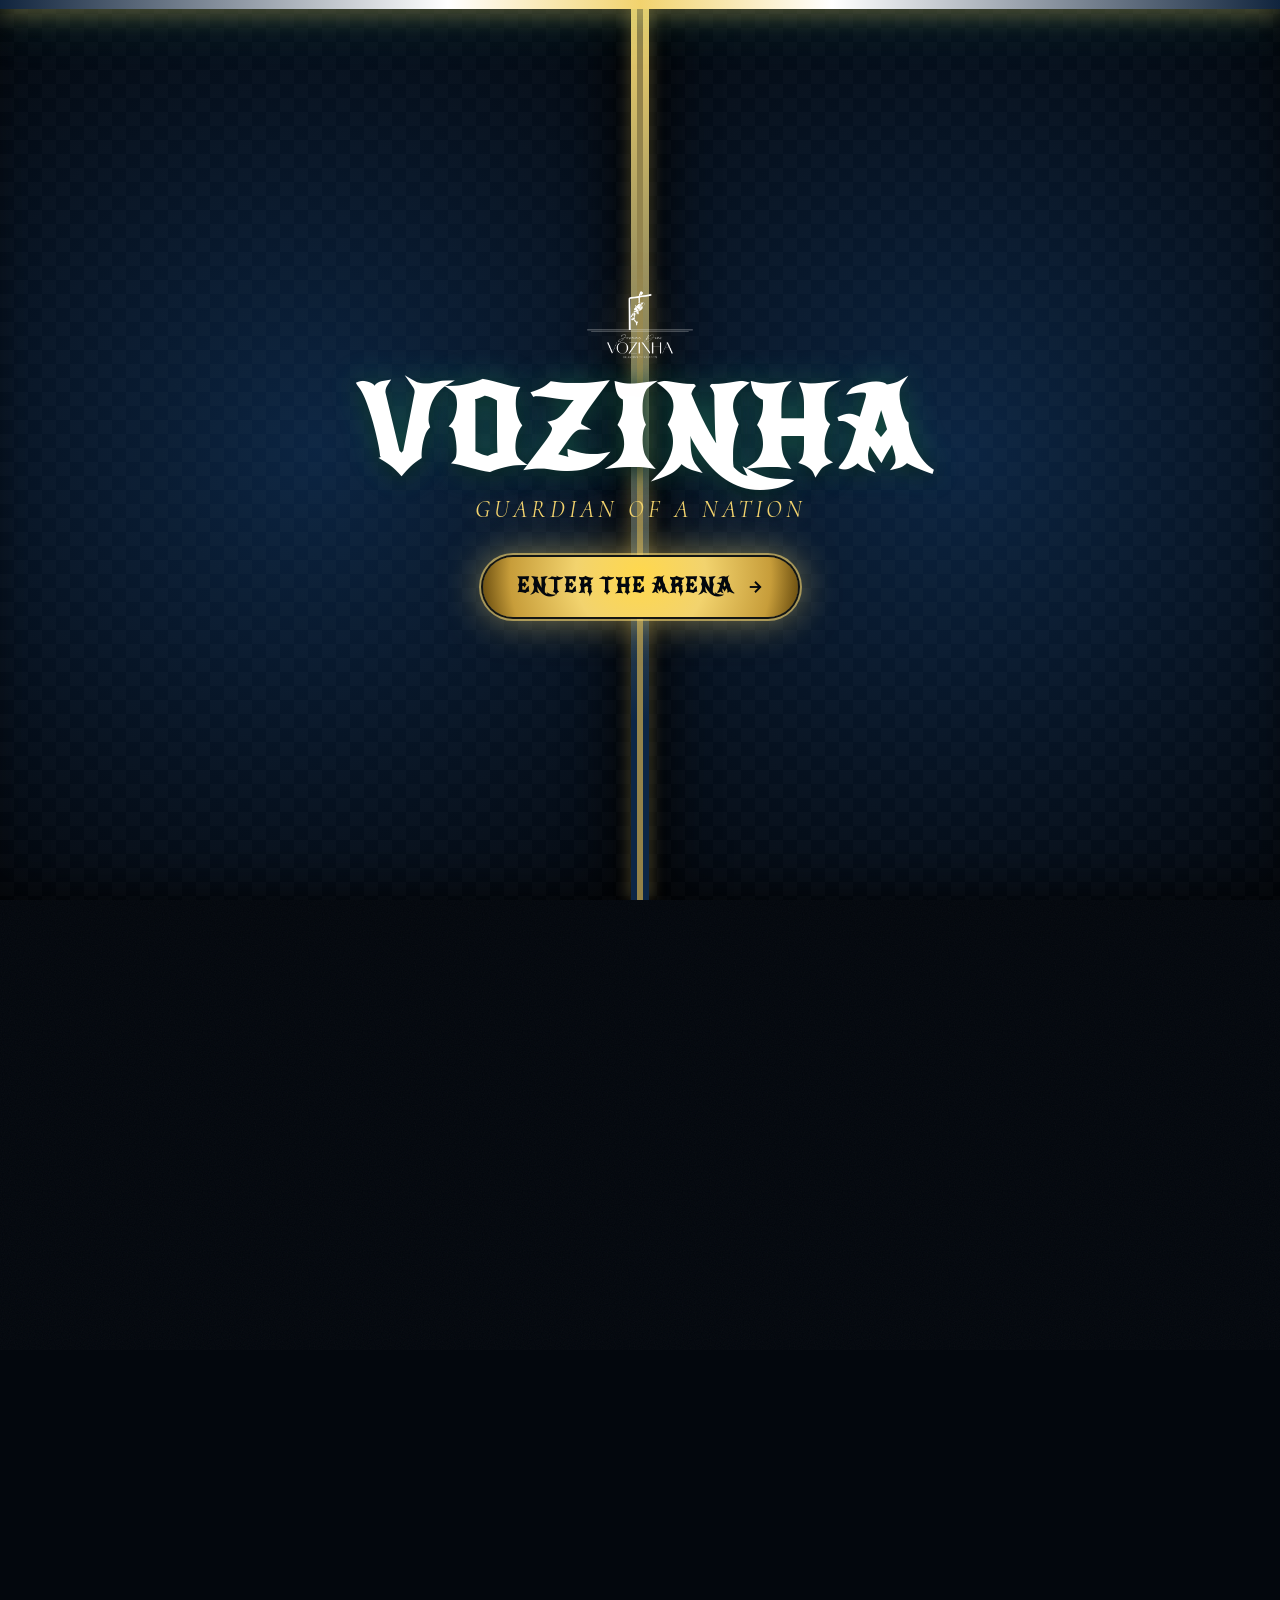
==== commit b65d5bf7: "Refine hero and opening gate: remove text clutter, header blur, loading slider; lock scroll to butto" ====
--- a/index.html
+++ b/index.html
@@ -26,7 +26,7 @@
   <!-- Master Stylesheet -->
   <link rel="stylesheet" href="styles/main.css">
 </head>
-<body>
+<body class="gate-locked">
 
   <!-- ===================================================================
        ATMOSPHERE STACK (From Digital Dropouts Engine)
@@ -70,10 +70,6 @@
         <span>ENTER THE ARENA</span>
         <svg viewBox="0 0 24 24" width="18" height="18" fill="none" stroke="currentColor" stroke-width="2.5"><path d="M5 12h14"/><path d="m12 5 7 7-7 7"/></svg>
       </button>
-
-      <div class="gate-timer-track">
-        <div class="gate-timer-fill" id="gateTimerFill"></div>
-      </div>
     </div>
   </div>
 
@@ -108,11 +104,6 @@
       </svg>
 
       <div class="wrap hero-bottom-controls">
-        <div class="status-pill">
-          <span class="pulse-dot"></span>
-          <span>CABO VERDE #1 • 29M+ GLOBAL WAVE</span>
-        </div>
-
         <!-- Atmospheric Pulsing Red Amulet Button (Click triggers lightning strike & thunder) -->
         <div class="amulet-wrap">
           <button type="button" class="amulet-trigger" id="amuletBtn" aria-label="Awaken the storm">
@@ -123,13 +114,7 @@
               <circle cx="56" cy="56" r="36" fill="none" stroke="rgba(242,211,110,.5)" stroke-width="1.5" stroke-dasharray="4 6"></circle>
             </svg>
           </button>
-          <span class="amulet-caption">CLICK TO AWAKEN THE STORM</span>
-        </div>
-
-        <a href="#story" class="hero-scroll-link" aria-label="Scroll to legacy story">
-          <span>SCROLL TO EXPLORE</span>
-          <svg viewBox="0 0 24 24" width="16" height="16" fill="none" stroke="currentColor" stroke-width="2.5"><path d="M12 5v14"/><path d="m19 12-7 7-7-7"/></svg>
-        </a>
+        </div>
       </div>
     </section>
 
--- a/styles/main.css
+++ b/styles/main.css
@@ -63,6 +63,14 @@
   background: #040807;
   min-height: 100vh;
   overflow-x: hidden;
+}
+
+html.gate-locked,
+body.gate-locked {
+  overflow: hidden !important;
+  height: 100vh !important;
+  max-height: 100vh !important;
+  touch-action: none;
 }
 
 img, svg {
@@ -171,8 +179,6 @@
   z-index: 30;
   padding: 16px 0;
   background: linear-gradient(180deg, rgba(4, 8, 7, 0.95) 0%, rgba(4, 8, 7, 0) 100%);
-  backdrop-filter: blur(8px);
-  -webkit-backdrop-filter: blur(8px);
 }
 
 .brand-link {
@@ -376,24 +382,6 @@
 
 .gate-enter-btn:hover svg {
   transform: translateX(4px);
-}
-
-.gate-timer-track {
-  width: 160px;
-  height: 2.5px;
-  background: rgba(255, 255, 255, 0.15);
-  border-radius: 999px;
-  margin-top: 22px;
-  overflow: hidden;
-}
-
-.gate-timer-fill {
-  width: 0%;
-  height: 100%;
-  background: linear-gradient(90deg, var(--cv-teal), var(--cv-gold));
-  border-radius: 999px;
-  box-shadow: 0 0 8px var(--cv-gold);
-  transition: width 2.2s linear;
 }
 
 /* =====================================================================
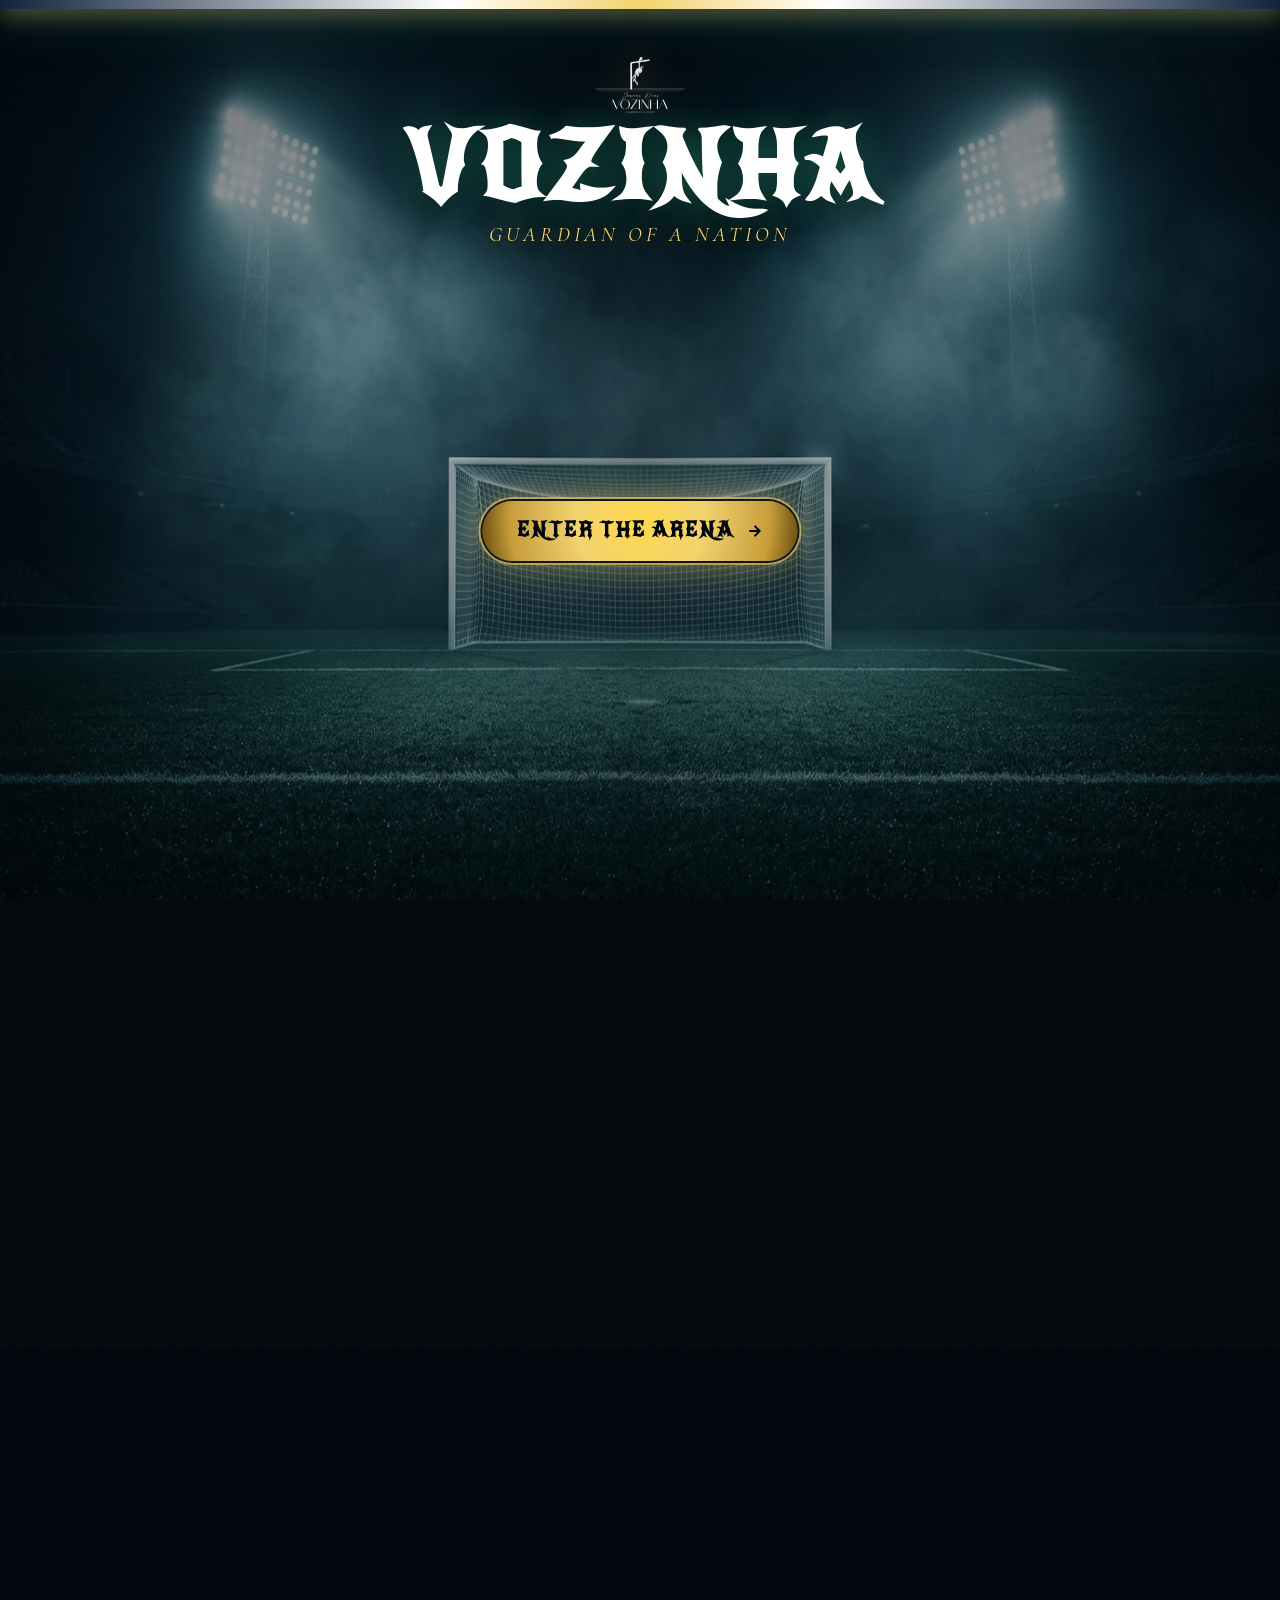
==== commit f07a9ddd: "Integrate cinematic goalpost background for opening gate: remove split line and reposition logo, typ" ====
--- a/index.html
+++ b/index.html
@@ -48,28 +48,26 @@
       <div class="crossbar-glow"></div>
     </div>
 
-    <!-- Splitting Goalpost Doors with Netting Texture -->
+    <!-- Splitting Goalpost Doors (Seamless Photographic Gate) -->
     <div class="gate-doors">
-      <div class="gate-door door-left">
-        <div class="net-pattern"></div>
-        <div class="post-bar post-left"></div>
-      </div>
-      <div class="gate-door door-right">
-        <div class="net-pattern"></div>
-        <div class="post-bar post-right"></div>
-      </div>
-    </div>
-
-    <!-- Center Gate Core (Name & Official Logo) -->
+      <div class="gate-door door-left"></div>
+      <div class="gate-door door-right"></div>
+    </div>
+
+    <!-- Center Gate Core (Name, Crest, & Enter Arena Button) -->
     <div class="gate-core" id="gateCore">
-      <img src="assets/vozinha/logo.png" alt="Vozinha Official Crest" class="gate-logo" width="120" height="85">
-      <h1 class="gate-title">VOZINHA</h1>
-      <p class="gate-subtitle">GUARDIAN OF A NATION</p>
-      
-      <button type="button" class="gate-enter-btn" id="gateEnterBtn" aria-label="Enter the Arena">
-        <span>ENTER THE ARENA</span>
-        <svg viewBox="0 0 24 24" width="18" height="18" fill="none" stroke="currentColor" stroke-width="2.5"><path d="M5 12h14"/><path d="m12 5 7 7-7 7"/></svg>
-      </button>
+      <div class="gate-hero-text">
+        <img src="assets/vozinha/logo.png" alt="Vozinha Official Crest" class="gate-logo" width="110" height="78">
+        <h1 class="gate-title">VOZINHA</h1>
+        <p class="gate-subtitle">GUARDIAN OF A NATION</p>
+      </div>
+
+      <div class="gate-btn-wrap">
+        <button type="button" class="gate-enter-btn" id="gateEnterBtn" aria-label="Enter the Arena">
+          <span>ENTER THE ARENA</span>
+          <svg viewBox="0 0 24 24" width="18" height="18" fill="none" stroke="currentColor" stroke-width="2.5"><path d="M5 12h14"/><path d="m12 5 7 7-7 7"/></svg>
+        </button>
+      </div>
     </div>
   </div>
 
--- a/styles/main.css
+++ b/styles/main.css
@@ -246,46 +246,35 @@
   flex: 1;
   height: 100%;
   position: relative;
-  background: radial-gradient(circle at center, rgba(12, 38, 69, 0.96) 0%, rgba(3, 7, 13, 0.99) 100%);
   overflow: hidden;
   transition: transform 1.05s var(--ease-out);
 }
 
+.gate-door::after {
+  content: "";
+  position: absolute;
+  inset: 0;
+  background: radial-gradient(circle at center, rgba(2, 6, 11, 0.25) 0%, rgba(2, 6, 11, 0.65) 100%);
+  pointer-events: none;
+}
+
 .gate-door.door-left {
-  border-right: 3px solid rgba(242, 211, 110, 0.6);
-  box-shadow: inset -20px 0 50px rgba(0, 0, 0, 0.9);
+  background-image: url('../assets/vozinha/gate-goalpost.jpg');
+  background-size: 100vw 100vh;
+  background-position: left center;
+  background-repeat: no-repeat;
+  border: none;
+  box-shadow: none;
 }
 
 .gate-door.door-right {
-  border-left: 3px solid rgba(242, 211, 110, 0.6);
-  box-shadow: inset 20px 0 50px rgba(0, 0, 0, 0.9);
-}
-
-/* Goal Netting Texture on the doors */
-.net-pattern {
-  position: absolute;
-  inset: 0;
-  opacity: 0.12;
-  background-image: 
-    linear-gradient(45deg, rgba(255, 255, 255, 0.15) 25%, transparent 25%),
-    linear-gradient(-45deg, rgba(255, 255, 255, 0.15) 25%, transparent 25%),
-    linear-gradient(45deg, transparent 75%, rgba(255, 255, 255, 0.15) 75%),
-    linear-gradient(-45deg, transparent 75%, rgba(255, 255, 255, 0.15) 75%);
-  background-size: 28px 28px;
-  background-position: 0 0, 0 14px, 14px -14px, -14px 0px;
-}
-
-/* Goalpost upright poles on the edges */
-.post-bar {
-  position: absolute;
-  top: 0;
-  bottom: 0;
-  width: 6px;
-  background: linear-gradient(180deg, #f2d36e, #0c2645 80%);
-  box-shadow: 0 0 15px rgba(242, 211, 110, 0.5);
-}
-.post-left { right: 0; }
-.post-right { left: 0; }
+  background-image: url('../assets/vozinha/gate-goalpost.jpg');
+  background-size: 100vw 100vh;
+  background-position: right center;
+  background-repeat: no-repeat;
+  border: none;
+  box-shadow: none;
+}
 
 /* Gate Opened State */
 .goal-gate.gate-open .goal-crossbar {
@@ -308,23 +297,32 @@
 
 /* Center Gate Core */
 .gate-core {
-  position: relative;
+  position: absolute;
+  inset: 0;
   z-index: 5;
   display: flex;
   flex-direction: column;
   align-items: center;
+  justify-content: flex-start;
   text-align: center;
-  padding: 30px;
-  max-width: 600px;
+  padding: 0 20px;
+  pointer-events: none;
   transition: opacity 0.6s var(--ease-out), transform 0.6s var(--ease-out);
 }
 
+.gate-hero-text {
+  display: flex;
+  flex-direction: column;
+  align-items: center;
+  margin-top: clamp(24px, 5.5vh, 52px);
+}
+
 .gate-logo {
-  height: 80px;
+  height: clamp(55px, 7.5vh, 75px);
   width: auto;
   object-fit: contain;
-  filter: drop-shadow(0 0 20px rgba(242, 211, 110, 0.6));
-  margin-bottom: 16px;
+  filter: drop-shadow(0 0 18px rgba(242, 211, 110, 0.55)) drop-shadow(0 4px 12px rgba(0, 0, 0, 0.85));
+  margin-bottom: 10px;
   animation: gateLogoPulse 3s ease-in-out infinite;
 }
 
@@ -335,22 +333,29 @@
 
 .gate-title {
   font-family: var(--font-horror);
-  font-size: clamp(56px, 11vw, 110px);
-  line-height: 0.95;
-  letter-spacing: 6px;
+  font-size: clamp(48px, 8vw, 92px);
+  line-height: 0.92;
+  letter-spacing: 5px;
   color: #fff;
-  text-shadow: 0 0 30px rgba(53, 195, 159, 0.4), 0 4px 20px rgba(0, 0, 0, 0.9);
-  margin-bottom: 8px;
+  text-shadow: 0 0 35px rgba(53, 195, 159, 0.45), 0 4px 25px rgba(0, 0, 0, 0.95);
+  margin-bottom: 6px;
 }
 
 .gate-subtitle {
   font-family: var(--font-narrative);
-  font-size: clamp(16px, 2.4vw, 24px);
+  font-size: clamp(14px, 1.8vw, 21px);
   font-style: italic;
   letter-spacing: 4px;
   color: var(--cv-gold);
-  text-shadow: 0 0 20px rgba(242, 211, 110, 0.4);
-  margin-bottom: 28px;
+  text-shadow: 0 0 20px rgba(242, 211, 110, 0.45), 0 2px 10px rgba(0, 0, 0, 0.9);
+}
+
+.gate-btn-wrap {
+  position: absolute;
+  top: 59%;
+  left: 50%;
+  transform: translate(-50%, -50%);
+  pointer-events: auto;
 }
 
 .gate-enter-btn {
